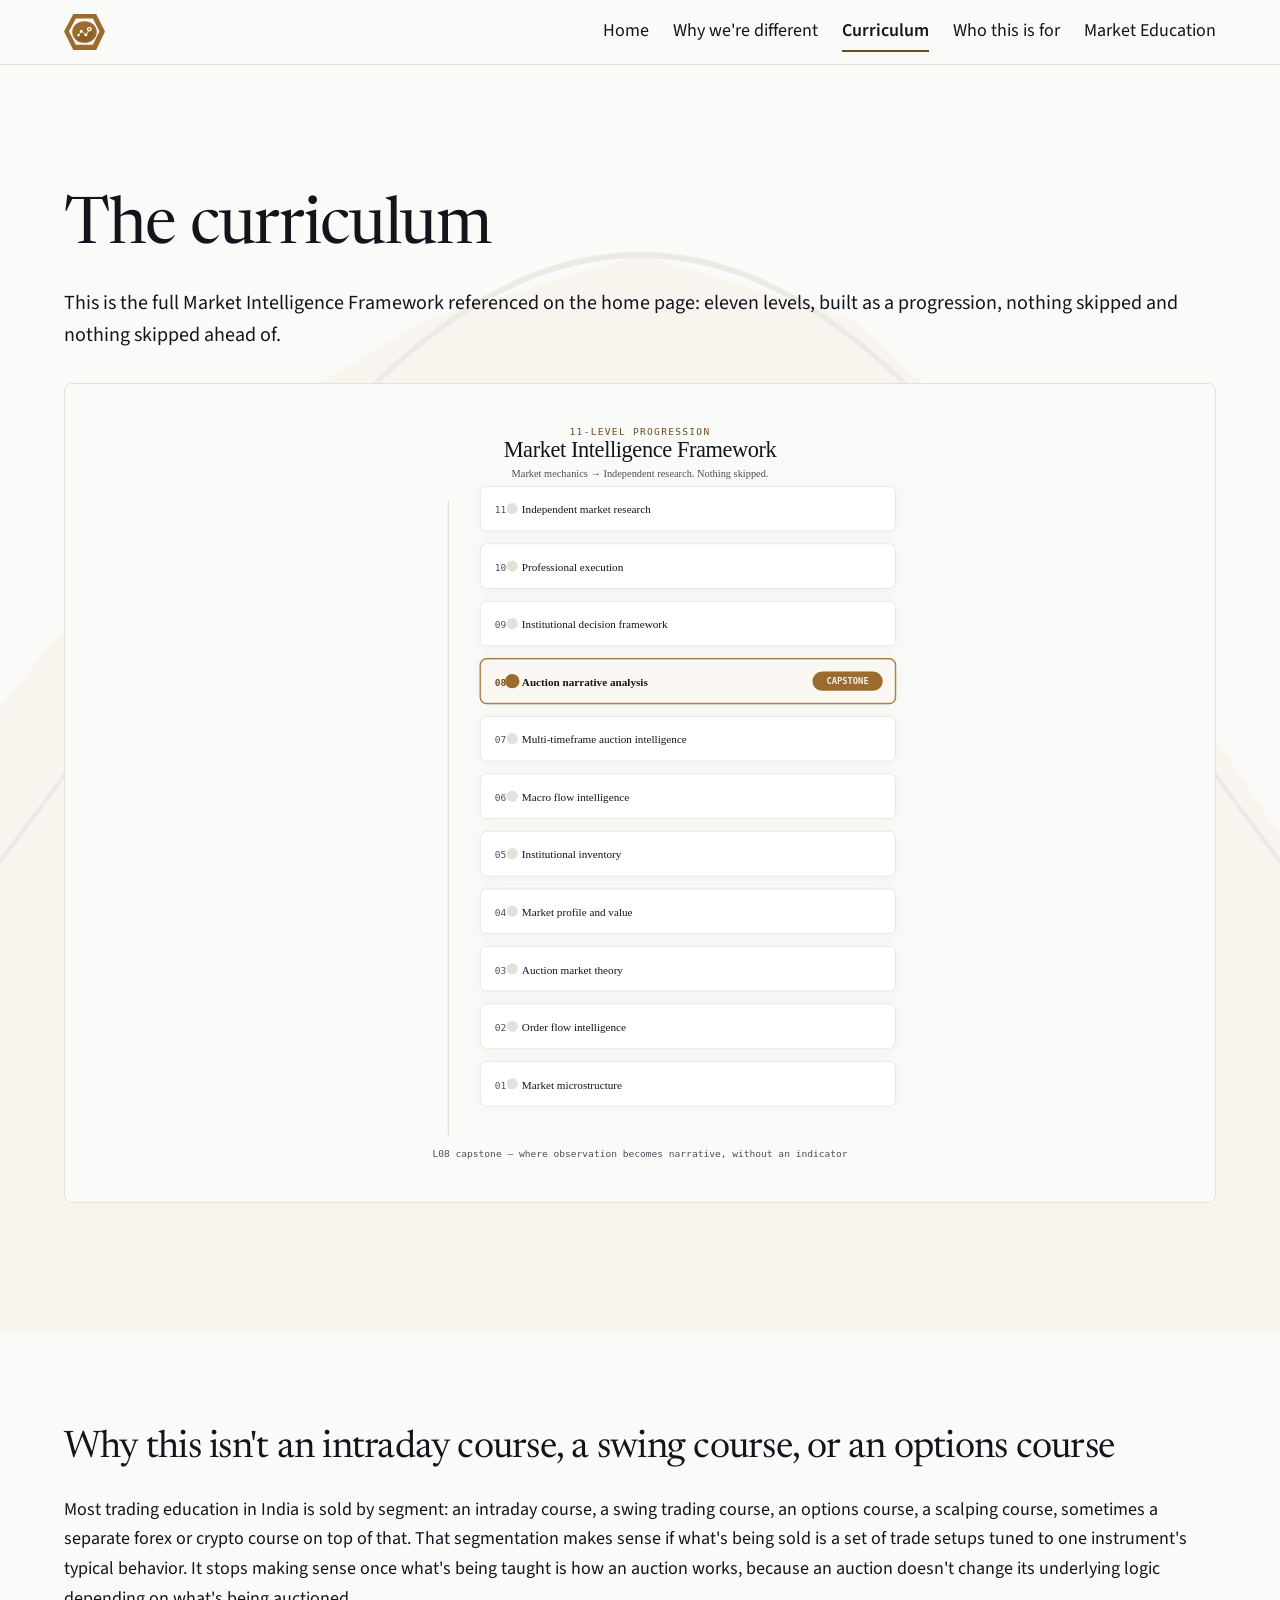
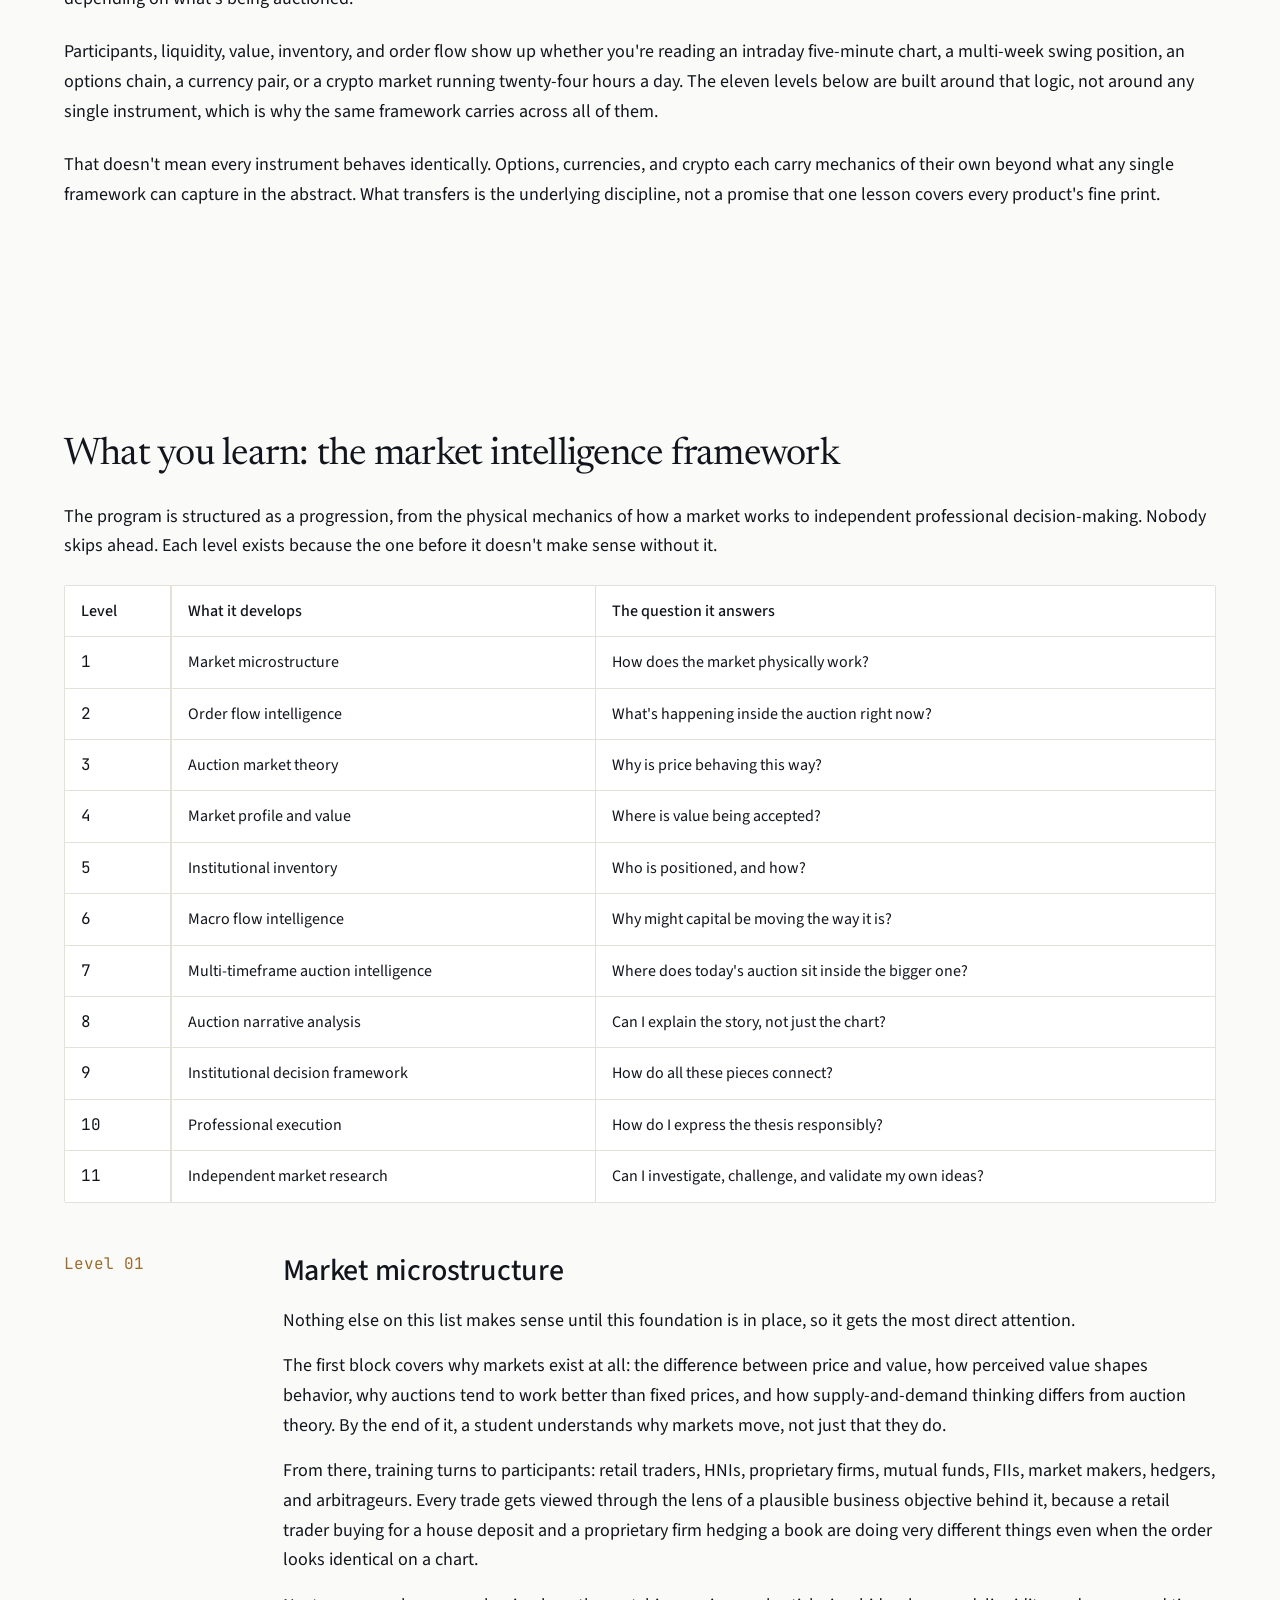
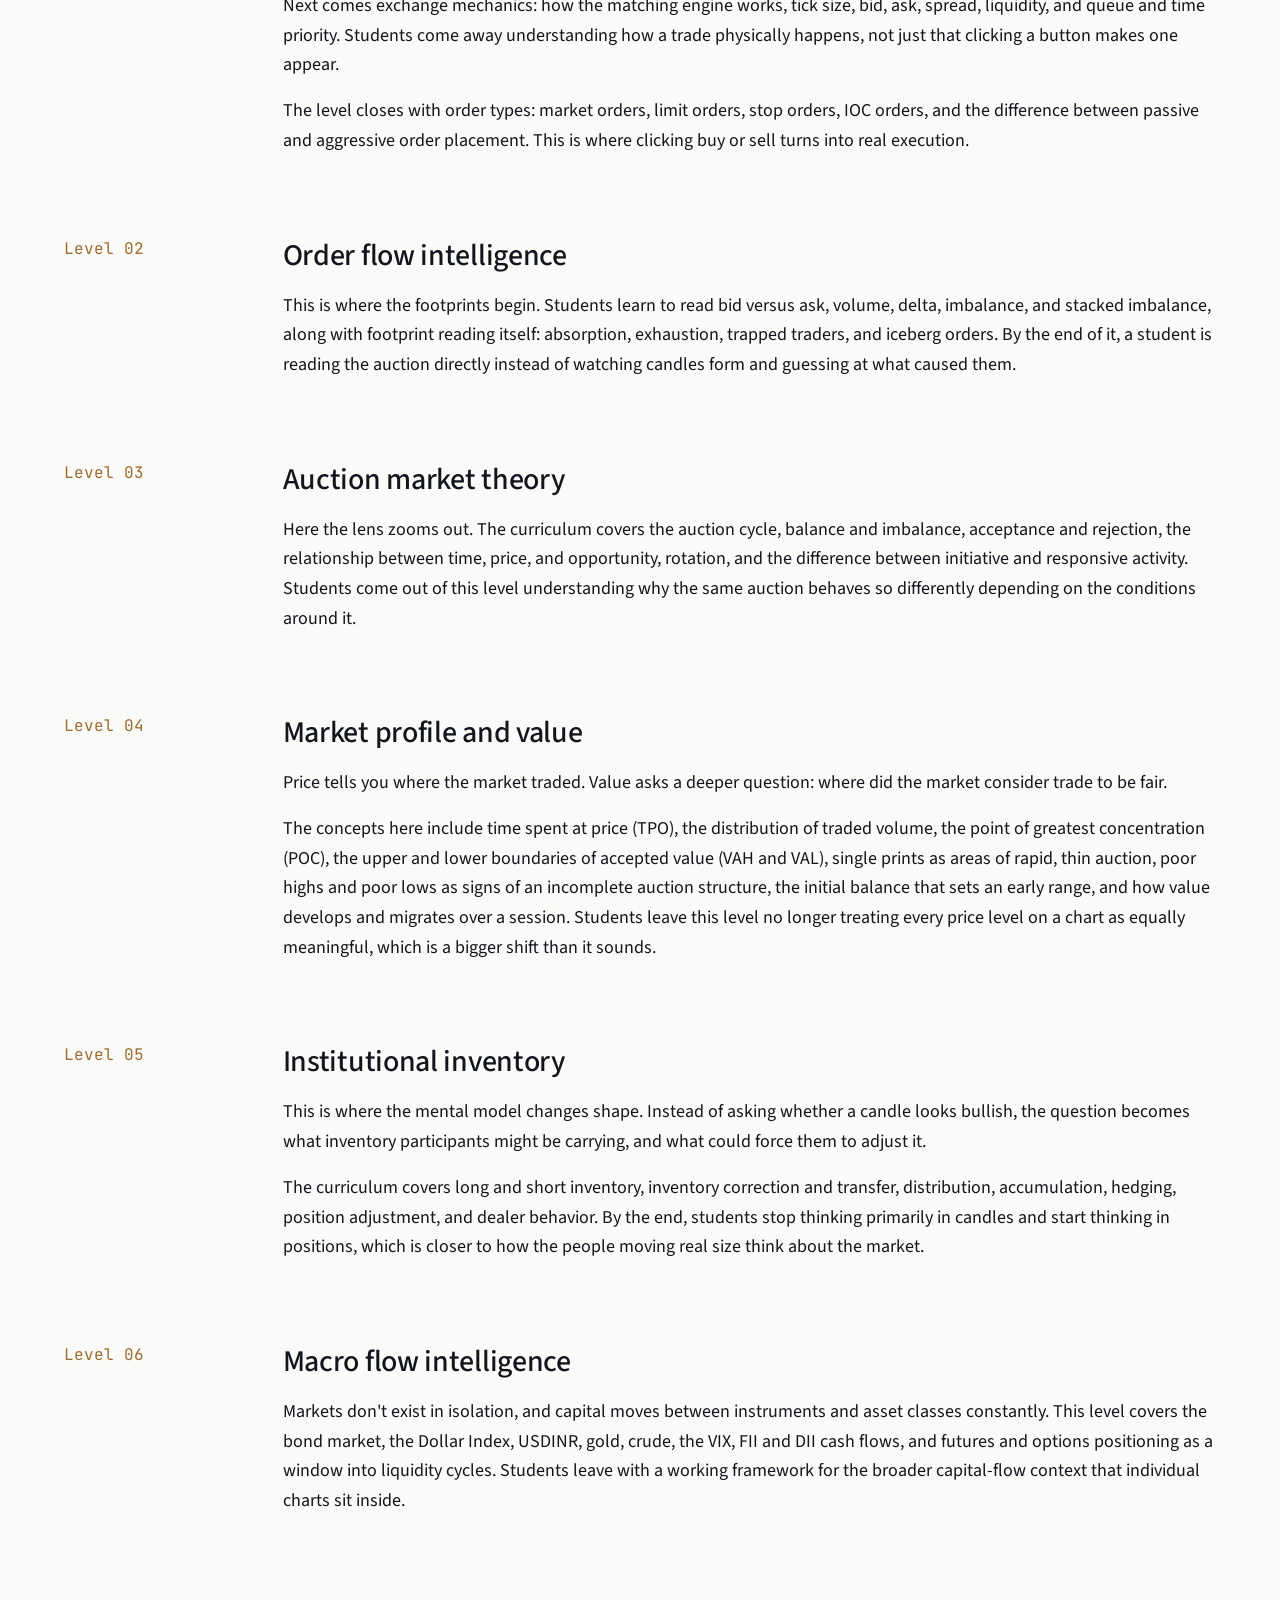
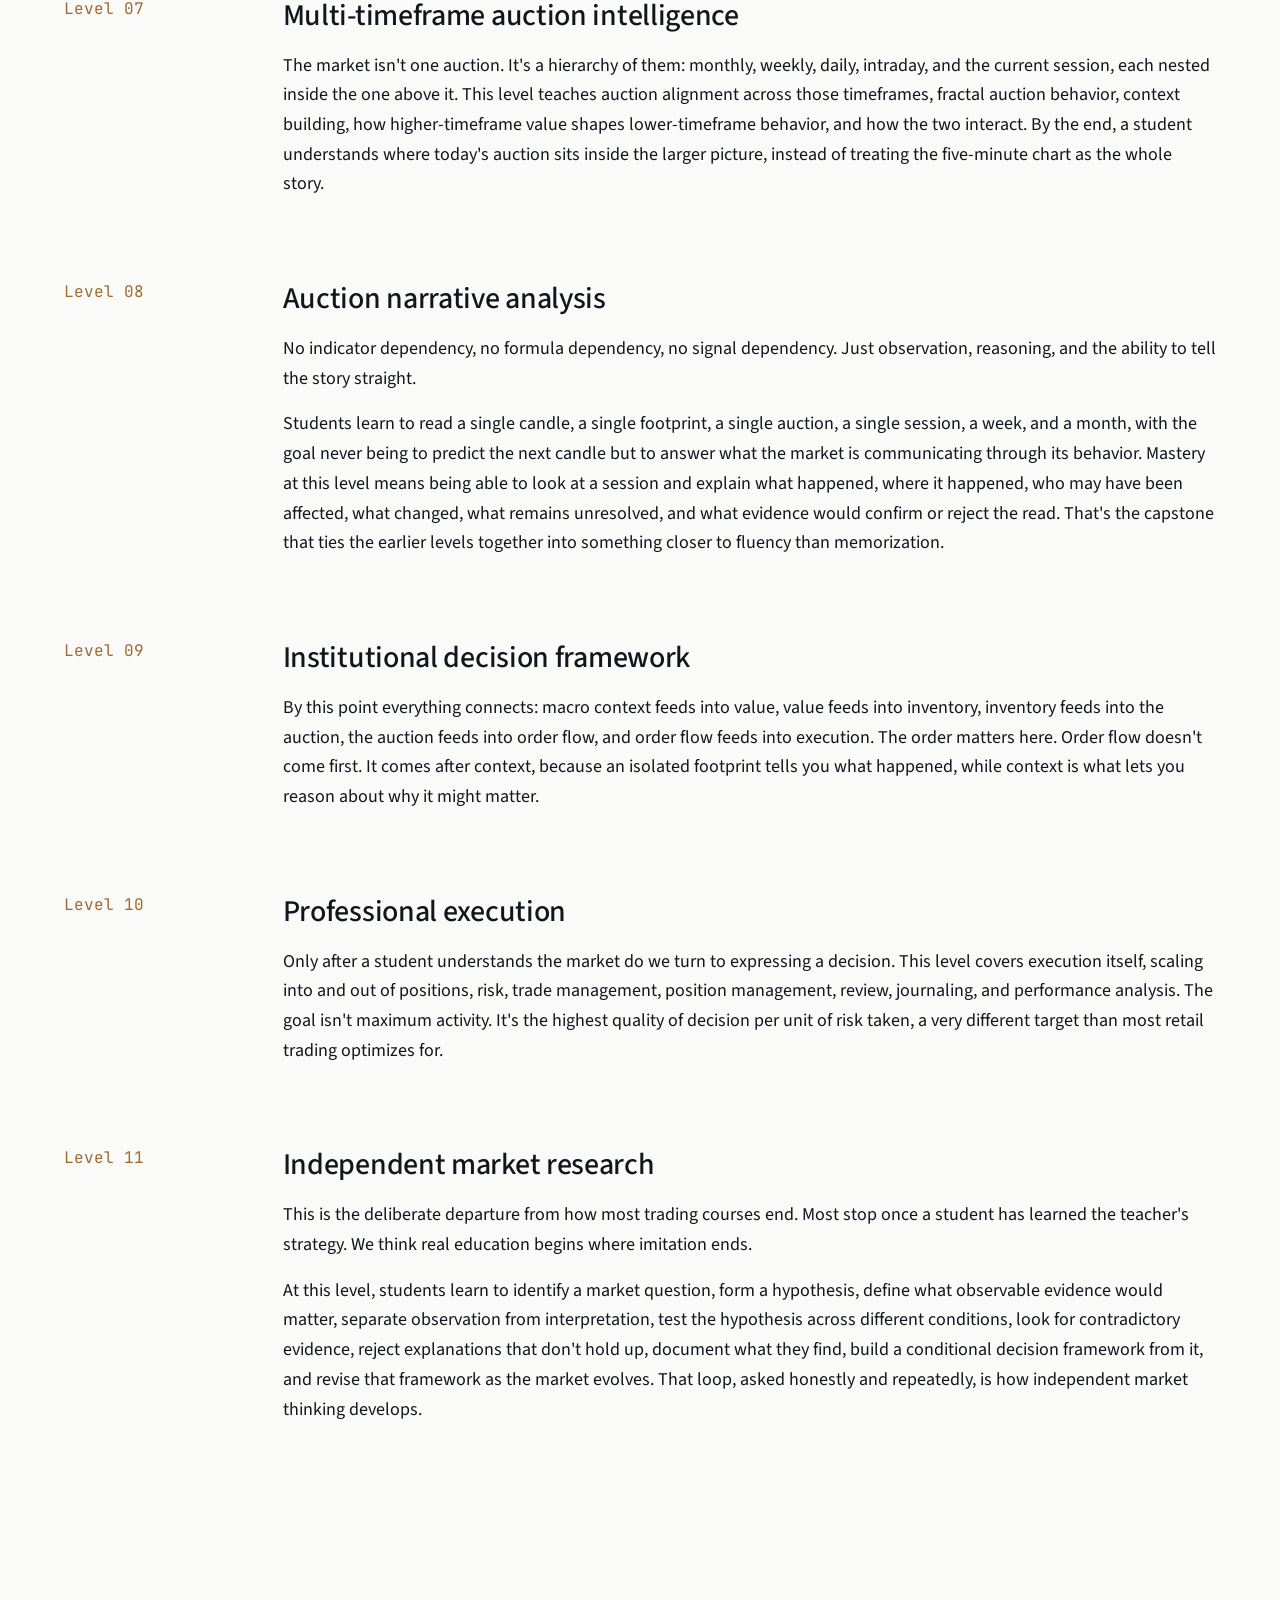
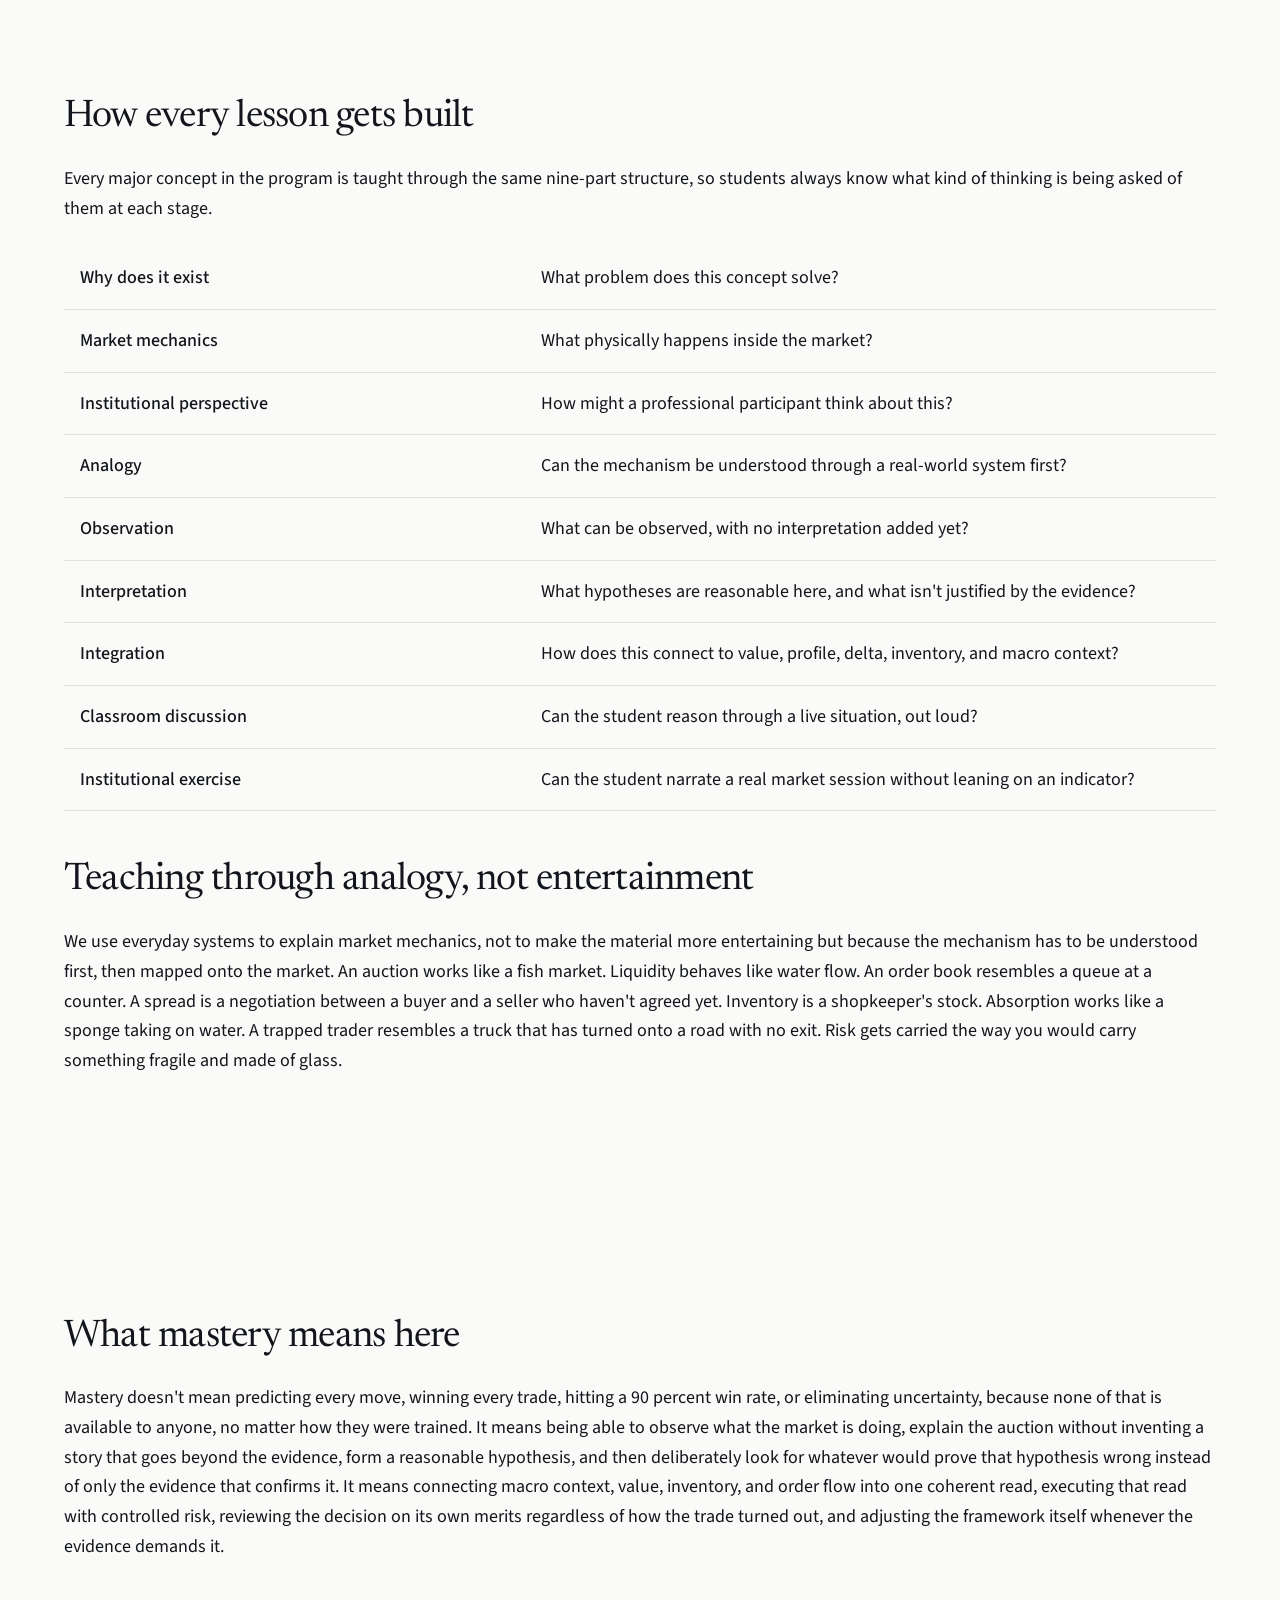
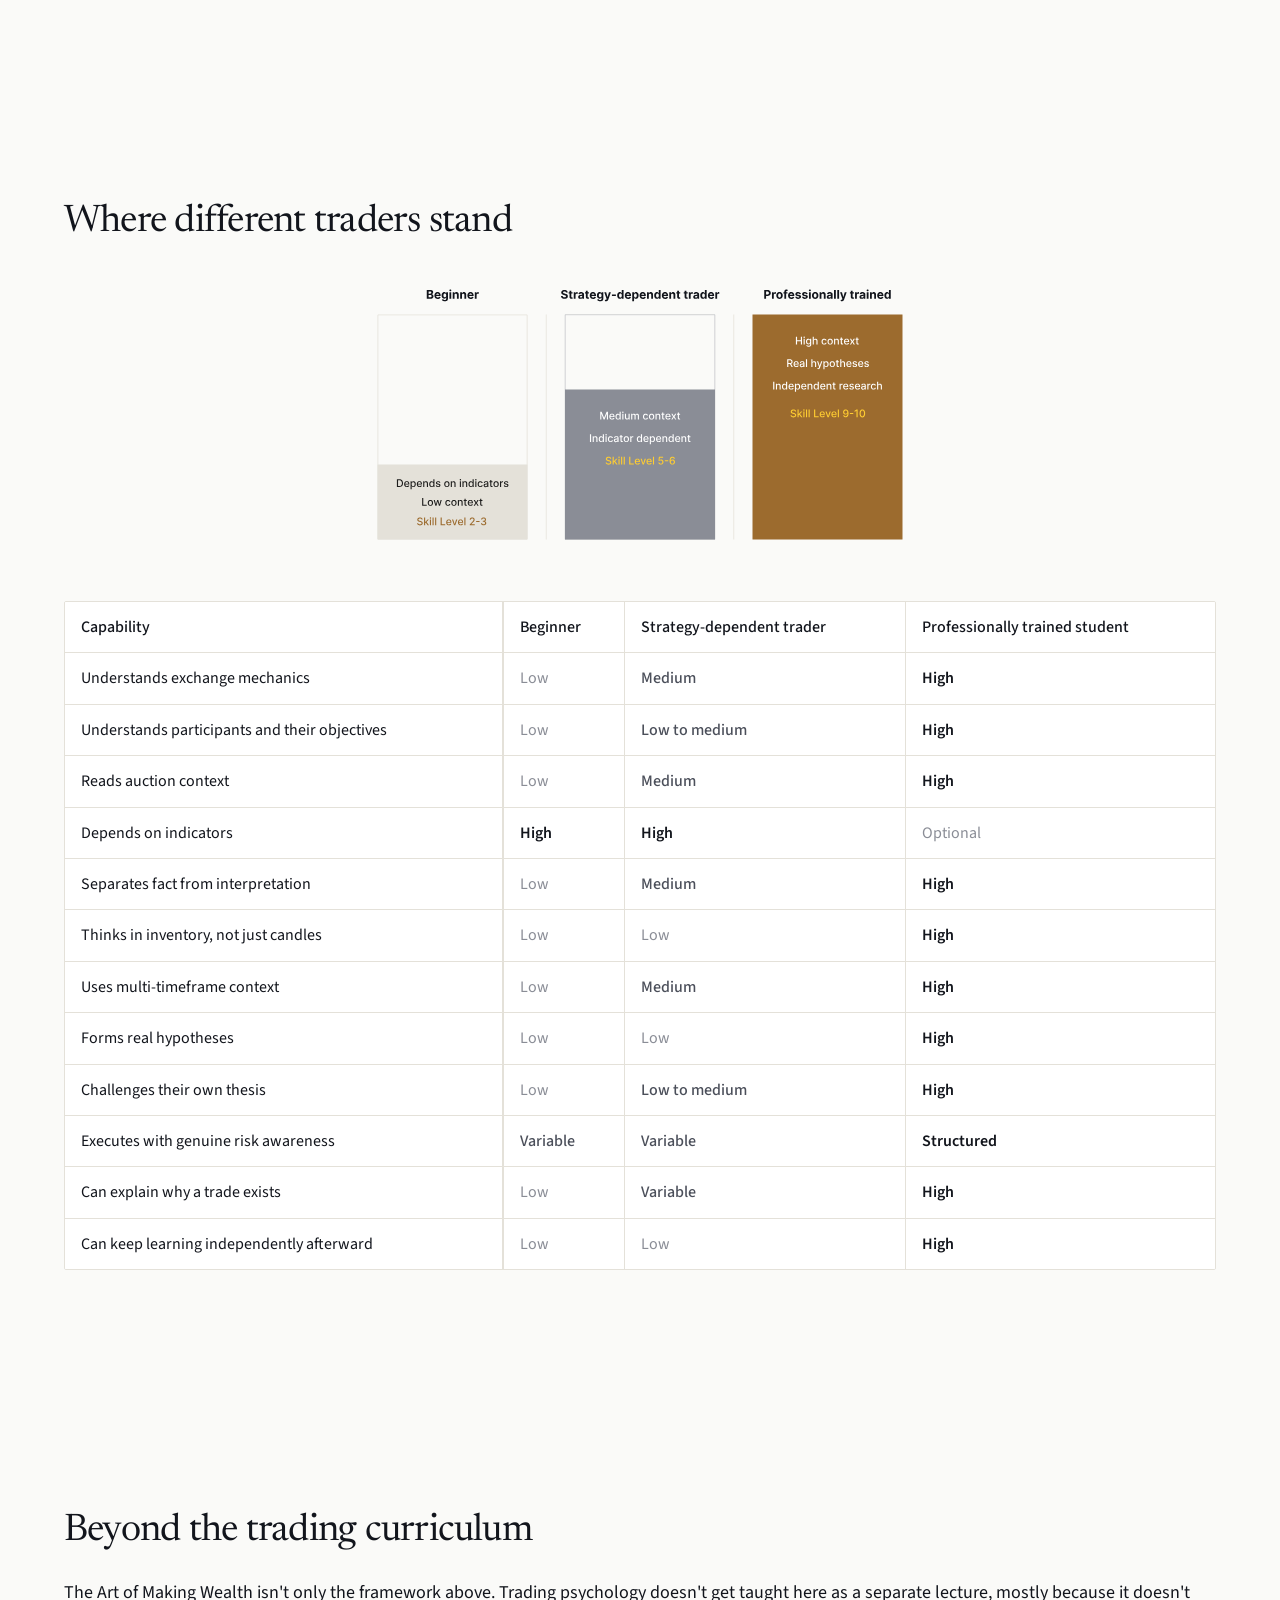
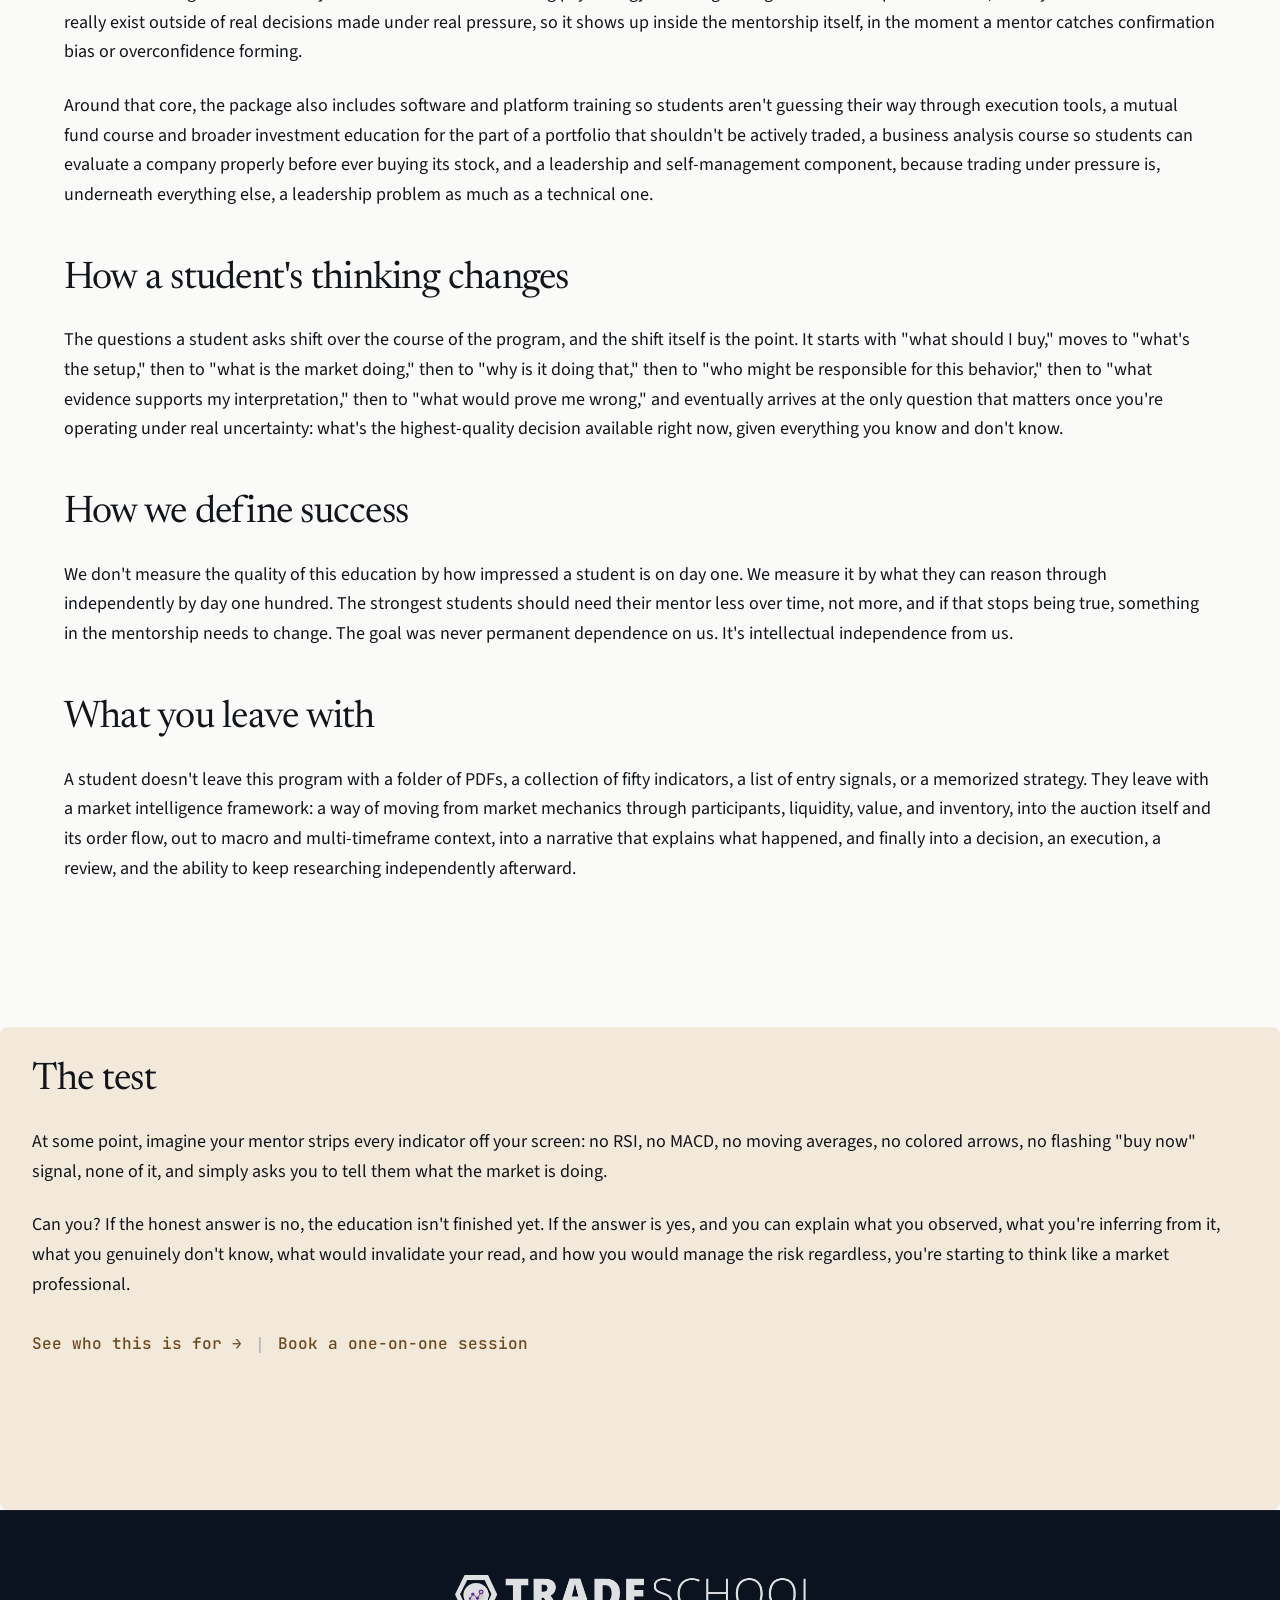
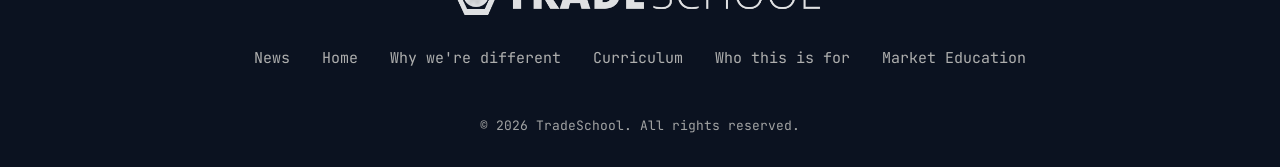
==== curriculum.html @ 6f9a5b18 "Version.1" ====
<!DOCTYPE html>
<html lang="en">
<head>
  <meta charset="UTF-8">
  <meta name="viewport" content="width=device-width, initial-scale=1.0">
  <title>The Curriculum | TradeSchool</title>
  <meta name="description" content="The Market Intelligence Framework: an eleven-level curriculum from how a market physically works to independent professional research.">
  <link rel="icon" href="data:image/svg+xml,%3Csvg xmlns='http://www.w3.org/2000/svg' viewBox='0 0 64 64'%3E%3Crect width='64' height='64' rx='12' fill='%239C6B2E'/%3E%3Ctext x='32' y='44' font-family='Georgia,serif' font-size='36' fill='%23FAFAF8' text-anchor='middle'%3ET%3C/text%3E%3C/svg%3E">
  <link rel="preconnect" href="https://fonts.googleapis.com">
  <link rel="preconnect" href="https://fonts.gstatic.com" crossorigin>
  <link rel="stylesheet" href="css/styles.css">
  <link rel="stylesheet"
    href="https://fonts.googleapis.com/css2?family=Source+Sans+3:wght@400;500;600&family=Inter:wght@400;500;600&family=JetBrains+Mono:wght@400;500&family=Newsreader:ital,opsz,wght@0,6..72,400;0,6..72,500;1,6..72,400;1,6..72,500&display=swap">
</head>
<body>

  <!-- Navigation -->
  <header class="site-header">
    <div class="container nav-container">
      <a href="index.html" class="logo"><img src="assets/logo-header.svg" alt="TradeSchool" class="logo-header-img"></a>
      
      <nav class="desktop-nav">
        <a href="index.html">Home</a>
        <a href="why-were-different.html">Why we're different</a>
        <a href="curriculum.html" class="active">Curriculum</a>
        <a href="who-its-for.html">Who this is for</a>
        <a href="market-education.html">Market Education</a>
      </nav>

      <button id="mobile-menu-btn" class="mobile-menu-btn" aria-label="Open menu" aria-expanded="false">
        <svg width="24" height="24" viewBox="0 0 24 24" fill="none" xmlns="http://www.w3.org/2000/svg">
          <path d="M3 12H21M3 6H21M3 18H21" stroke-linecap="round" stroke-linejoin="round"/>
        </svg>
      </button>
    </div>
  </header>

  <!-- Mobile Nav Overlay -->
  <nav id="mobile-nav-overlay" class="mobile-nav-overlay" aria-label="Mobile menu">
    <button id="mobile-close-btn" class="close-btn" aria-label="Close menu">
      <svg width="24" height="24" viewBox="0 0 24 24" fill="none" xmlns="http://www.w3.org/2000/svg">
        <path d="M18 6L6 18M6 6L18 18" stroke-linecap="round" stroke-linejoin="round"/>
      </svg>
    </button>
    <a href="index.html">Home</a>
    <a href="why-were-different.html">Why we're different</a>
    <a href="curriculum.html" class="active">Curriculum</a>
    <a href="who-its-for.html">Who this is for</a>
    <a href="market-education.html">Market Education</a>
  </nav>

  <main>
    <!-- Hero -->
    <section id="hero" class="section section-hero container hero">
      <div class="hero-bg-overlay">
        <img src="assets/bg-auction-curve.svg" alt="" class="hero-bg-img">
      </div>
      <h1 class="text-4xl mb-6">The curriculum</h1>
      <p class="text-lg text-ink mb-8">This is the full Market Intelligence Framework referenced on the home page: eleven levels, built as a progression, nothing skipped and nothing skipped ahead of.</p>
      
      <figure class="hero-img">
        <img src="assets/hero-curriculum-stepped.svg" alt="Eleven-step vertical progression graphic" fetchpriority="high">
      </figure>
    </section>

    <!-- Sticky Mobile CTA Bar -->
    <div id="sticky-cta-bar" class="sticky-cta-bar">
      <a href="https://wa.me/919481369078" target="_blank" rel="noopener noreferrer" class="btn-primary">Book a one-on-one session</a>
    </div>

    <!-- Why this isn't an intraday course, a swing course, or an options course -->
    <section class="section section--md container">
      <h2 class="text-3xl mb-6">Why this isn't an intraday course, a swing course, or an options course</h2>
      <p class="text-base text-ink mb-6">Most trading education in India is sold by segment: an intraday course, a swing trading course, an options course, a scalping course, sometimes a separate forex or crypto course on top of that. That segmentation makes sense if what's being sold is a set of trade setups tuned to one instrument's typical behavior. It stops making sense once what's being taught is how an auction works, because an auction doesn't change its underlying logic depending on what's being auctioned.</p>
      <p class="text-base text-ink mb-6">Participants, liquidity, value, inventory, and order flow show up whether you're reading an intraday five-minute chart, a multi-week swing position, an options chain, a currency pair, or a crypto market running twenty-four hours a day. The eleven levels below are built around that logic, not around any single instrument, which is why the same framework carries across all of them.</p>
      <p class="text-base text-ink mb-8">That doesn't mean every instrument behaves identically. Options, currencies, and crypto each carry mechanics of their own beyond what any single framework can capture in the abstract. What transfers is the underlying discipline, not a promise that one lesson covers every product's fine print.</p>
    </section>

    <!-- What you learn -->
    <section class="section section--md container">
      <h2 class="text-3xl mb-6">What you learn: the market intelligence framework</h2>
      <p class="text-base text-ink mb-6">The program is structured as a progression, from the physical mechanics of how a market works to independent professional decision-making. Nobody skips ahead. Each level exists because the one before it doesn't make sense without it.</p>
      
      <div class="table-container mb-12">
        <div class="scroll-table-wrapper">
          <table class="scroll-table">
            <thead>
              <tr>
                <th>Level</th>
                <th>What it develops</th>
                <th>The question it answers</th>
              </tr>
            </thead>
            <tbody>
              <tr>
                <td class="font-mono">1</td>
                <td>Market microstructure</td>
                <td>How does the market physically work?</td>
              </tr>
              <tr>
                <td class="font-mono">2</td>
                <td>Order flow intelligence</td>
                <td>What's happening inside the auction right now?</td>
              </tr>
              <tr>
                <td class="font-mono">3</td>
                <td>Auction market theory</td>
                <td>Why is price behaving this way?</td>
              </tr>
              <tr>
                <td class="font-mono">4</td>
                <td>Market profile and value</td>
                <td>Where is value being accepted?</td>
              </tr>
              <tr>
                <td class="font-mono">5</td>
                <td>Institutional inventory</td>
                <td>Who is positioned, and how?</td>
              </tr>
              <tr>
                <td class="font-mono">6</td>
                <td>Macro flow intelligence</td>
                <td>Why might capital be moving the way it is?</td>
              </tr>
              <tr>
                <td class="font-mono">7</td>
                <td>Multi-timeframe auction intelligence</td>
                <td>Where does today's auction sit inside the bigger one?</td>
              </tr>
              <tr>
                <td class="font-mono">8</td>
                <td>Auction narrative analysis</td>
                <td>Can I explain the story, not just the chart?</td>
              </tr>
              <tr>
                <td class="font-mono">9</td>
                <td>Institutional decision framework</td>
                <td>How do all these pieces connect?</td>
              </tr>
              <tr>
                <td class="font-mono">10</td>
                <td>Professional execution</td>
                <td>How do I express the thesis responsibly?</td>
              </tr>
              <tr>
                <td class="font-mono">11</td>
                <td>Independent market research</td>
                <td>Can I investigate, challenge, and validate my own ideas?</td>
              </tr>
            </tbody>
          </table>
        </div>
        <span class="scroll-affordance">scroll for more &rarr;</span>
      </div>

      <!-- Level Details
       NOTE (not applied): the 11 levels below are an ordered progression and would
       be semantically ideal as <ol><li>. Kept as divs to avoid any list-style
       leakage / CSS risk to the existing .level-row layout. -->
      <div class="level-details mt-12">
        <div class="level-row">
          <div><span class="level-marker">Level 01</span></div>
          <div>
            <h3 class="text-2xl mb-4">Market microstructure</h3>
            <p class="text-base text-ink mb-4">Nothing else on this list makes sense until this foundation is in place, so it gets the most direct attention.</p>
            <p class="text-base text-ink mb-4">The first block covers why markets exist at all: the difference between price and value, how perceived value shapes behavior, why auctions tend to work better than fixed prices, and how supply-and-demand thinking differs from auction theory. By the end of it, a student understands why markets move, not just that they do.</p>
            <p class="text-base text-ink mb-4">From there, training turns to participants: retail traders, HNIs, proprietary firms, mutual funds, FIIs, market makers, hedgers, and arbitrageurs. Every trade gets viewed through the lens of a plausible business objective behind it, because a retail trader buying for a house deposit and a proprietary firm hedging a book are doing very different things even when the order looks identical on a chart.</p>
            <p class="text-base text-ink mb-4">Next comes exchange mechanics: how the matching engine works, tick size, bid, ask, spread, liquidity, and queue and time priority. Students come away understanding how a trade physically happens, not just that clicking a button makes one appear.</p>
            <p class="text-base text-ink mb-8">The level closes with order types: market orders, limit orders, stop orders, IOC orders, and the difference between passive and aggressive order placement. This is where clicking buy or sell turns into real execution.</p>
          </div>
        </div>

        <div class="level-row">
          <div><span class="level-marker">Level 02</span></div>
          <div>
            <h3 class="text-2xl mb-4">Order flow intelligence</h3>
            <p class="text-base text-ink mb-8">This is where the footprints begin. Students learn to read bid versus ask, volume, delta, imbalance, and stacked imbalance, along with footprint reading itself: absorption, exhaustion, trapped traders, and iceberg orders. By the end of it, a student is reading the auction directly instead of watching candles form and guessing at what caused them.</p>
          </div>
        </div>

        <div class="level-row">
          <div><span class="level-marker">Level 03</span></div>
          <div>
            <h3 class="text-2xl mb-4">Auction market theory</h3>
            <p class="text-base text-ink mb-8">Here the lens zooms out. The curriculum covers the auction cycle, balance and imbalance, acceptance and rejection, the relationship between time, price, and opportunity, rotation, and the difference between initiative and responsive activity. Students come out of this level understanding why the same auction behaves so differently depending on the conditions around it.</p>
          </div>
        </div>

        <div class="level-row">
          <div><span class="level-marker">Level 04</span></div>
          <div>
            <h3 class="text-2xl mb-4">Market profile and value</h3>
            <p class="text-base text-ink mb-4">Price tells you where the market traded. Value asks a deeper question: where did the market consider trade to be fair.</p>
            <p class="text-base text-ink mb-8">The concepts here include time spent at price (TPO), the distribution of traded volume, the point of greatest concentration (POC), the upper and lower boundaries of accepted value (VAH and VAL), single prints as areas of rapid, thin auction, poor highs and poor lows as signs of an incomplete auction structure, the initial balance that sets an early range, and how value develops and migrates over a session. Students leave this level no longer treating every price level on a chart as equally meaningful, which is a bigger shift than it sounds.</p>
          </div>
        </div>

        <div class="level-row">
          <div><span class="level-marker">Level 05</span></div>
          <div>
            <h3 class="text-2xl mb-4">Institutional inventory</h3>
            <p class="text-base text-ink mb-4">This is where the mental model changes shape. Instead of asking whether a candle looks bullish, the question becomes what inventory participants might be carrying, and what could force them to adjust it.</p>
            <p class="text-base text-ink mb-8">The curriculum covers long and short inventory, inventory correction and transfer, distribution, accumulation, hedging, position adjustment, and dealer behavior. By the end, students stop thinking primarily in candles and start thinking in positions, which is closer to how the people moving real size think about the market.</p>
          </div>
        </div>

        <div class="level-row">
          <div><span class="level-marker">Level 06</span></div>
          <div>
            <h3 class="text-2xl mb-4">Macro flow intelligence</h3>
            <p class="text-base text-ink mb-8">Markets don't exist in isolation, and capital moves between instruments and asset classes constantly. This level covers the bond market, the Dollar Index, USDINR, gold, crude, the VIX, FII and DII cash flows, and futures and options positioning as a window into liquidity cycles. Students leave with a working framework for the broader capital-flow context that individual charts sit inside.</p>
          </div>
        </div>

        <div class="level-row">
          <div><span class="level-marker">Level 07</span></div>
          <div>
            <h3 class="text-2xl mb-4">Multi-timeframe auction intelligence</h3>
            <p class="text-base text-ink mb-8">The market isn't one auction. It's a hierarchy of them: monthly, weekly, daily, intraday, and the current session, each nested inside the one above it. This level teaches auction alignment across those timeframes, fractal auction behavior, context building, how higher-timeframe value shapes lower-timeframe behavior, and how the two interact. By the end, a student understands where today's auction sits inside the larger picture, instead of treating the five-minute chart as the whole story.</p>
          </div>
        </div>

        <div class="level-row">
          <div><span class="level-marker">Level 08</span></div>
          <div>
            <h3 class="text-2xl mb-4">Auction narrative analysis</h3>
            <p class="text-base text-ink mb-4">No indicator dependency, no formula dependency, no signal dependency. Just observation, reasoning, and the ability to tell the story straight.</p>
            <p class="text-base text-ink mb-8">Students learn to read a single candle, a single footprint, a single auction, a single session, a week, and a month, with the goal never being to predict the next candle but to answer what the market is communicating through its behavior. Mastery at this level means being able to look at a session and explain what happened, where it happened, who may have been affected, what changed, what remains unresolved, and what evidence would confirm or reject the read. That's the capstone that ties the earlier levels together into something closer to fluency than memorization.</p>
          </div>
        </div>

        <div class="level-row">
          <div><span class="level-marker">Level 09</span></div>
          <div>
            <h3 class="text-2xl mb-4">Institutional decision framework</h3>
            <p class="text-base text-ink mb-8">By this point everything connects: macro context feeds into value, value feeds into inventory, inventory feeds into the auction, the auction feeds into order flow, and order flow feeds into execution. The order matters here. Order flow doesn't come first. It comes after context, because an isolated footprint tells you what happened, while context is what lets you reason about why it might matter.</p>
          </div>
        </div>

        <div class="level-row">
          <div><span class="level-marker">Level 10</span></div>
          <div>
            <h3 class="text-2xl mb-4">Professional execution</h3>
            <p class="text-base text-ink mb-8">Only after a student understands the market do we turn to expressing a decision. This level covers execution itself, scaling into and out of positions, risk, trade management, position management, review, journaling, and performance analysis. The goal isn't maximum activity. It's the highest quality of decision per unit of risk taken, a very different target than most retail trading optimizes for.</p>
          </div>
        </div>

        <div class="level-row">
          <div><span class="level-marker">Level 11</span></div>
          <div>
            <h3 class="text-2xl mb-4">Independent market research</h3>
            <p class="text-base text-ink mb-4">This is the deliberate departure from how most trading courses end. Most stop once a student has learned the teacher's strategy. We think real education begins where imitation ends.</p>
            <p class="text-base text-ink mb-8">At this level, students learn to identify a market question, form a hypothesis, define what observable evidence would matter, separate observation from interpretation, test the hypothesis across different conditions, look for contradictory evidence, reject explanations that don't hold up, document what they find, build a conditional decision framework from it, and revise that framework as the market evolves. That loop, asked honestly and repeatedly, is how independent market thinking develops.</p>
          </div>
        </div>
      </div>
    </section>

    <!-- How every lesson gets built -->
    <section class="section section--md container">
      <h2 class="text-3xl mb-6">How every lesson gets built</h2>
      <p class="text-base text-ink mb-6">Every major concept in the program is taught through the same nine-part structure, so students always know what kind of thinking is being asked of them at each stage.</p>
      
      <!-- NOTE (not applied): this label/value table maps naturally to <dl>/<dt>/<dd>;
     kept as a table because the mobile stack layout depends on the
     .stack-table-mobile .tr/.td-label/.td-value CSS rules. -->
      <div class="table-container mb-12">
        <table class="stack-table-mobile">
          <tbody class="tbody">
            <tr class="tr">
              <td class="td-label">Why does it exist</td>
              <td class="td-value">What problem does this concept solve?</td>
            </tr>
            <tr class="tr">
              <td class="td-label">Market mechanics</td>
              <td class="td-value">What physically happens inside the market?</td>
            </tr>
            <tr class="tr">
              <td class="td-label">Institutional perspective</td>
              <td class="td-value">How might a professional participant think about this?</td>
            </tr>
            <tr class="tr">
              <td class="td-label">Analogy</td>
              <td class="td-value">Can the mechanism be understood through a real-world system first?</td>
            </tr>
            <tr class="tr">
              <td class="td-label">Observation</td>
              <td class="td-value">What can be observed, with no interpretation added yet?</td>
            </tr>
            <tr class="tr">
              <td class="td-label">Interpretation</td>
              <td class="td-value">What hypotheses are reasonable here, and what isn't justified by the evidence?</td>
            </tr>
            <tr class="tr">
              <td class="td-label">Integration</td>
              <td class="td-value">How does this connect to value, profile, delta, inventory, and macro context?</td>
            </tr>
            <tr class="tr">
              <td class="td-label">Classroom discussion</td>
              <td class="td-value">Can the student reason through a live situation, out loud?</td>
            </tr>
            <tr class="tr">
              <td class="td-label">Institutional exercise</td>
              <td class="td-value">Can the student narrate a real market session without leaning on an indicator?</td>
            </tr>
          </tbody>
        </table>
      </div>

      <h2 class="text-3xl mb-6">Teaching through analogy, not entertainment</h2>
      <p class="text-base text-ink mb-12">We use everyday systems to explain market mechanics, not to make the material more entertaining but because the mechanism has to be understood first, then mapped onto the market. An auction works like a fish market. Liquidity behaves like water flow. An order book resembles a queue at a counter. A spread is a negotiation between a buyer and a seller who haven't agreed yet. Inventory is a shopkeeper's stock. Absorption works like a sponge taking on water. A trapped trader resembles a truck that has turned onto a road with no exit. Risk gets carried the way you would carry something fragile and made of glass.</p>
    </section>

    <!-- What mastery means here -->
    <section class="section section--md container">
      <h2 class="text-3xl mb-6">What mastery means here</h2>
      <p class="text-base text-ink mb-12">Mastery doesn't mean predicting every move, winning every trade, hitting a 90 percent win rate, or eliminating uncertainty, because none of that is available to anyone, no matter how they were trained. It means being able to observe what the market is doing, explain the auction without inventing a story that goes beyond the evidence, form a reasonable hypothesis, and then deliberately look for whatever would prove that hypothesis wrong instead of only the evidence that confirms it. It means connecting macro context, value, inventory, and order flow into one coherent read, executing that read with controlled risk, reviewing the decision on its own merits regardless of how the trade turned out, and adjusting the framework itself whenever the evidence demands it.</p>
    </section>

    <!-- Where different traders stand -->
    <section class="section section--md container">
      <h2 class="text-3xl mb-8">Where different traders stand</h2>
      
      <figure class="diagram-frame mb-8">
        <img src="assets/diagram-outcome-ladder.svg" alt="Outcome Matrix Ladder Graphic" loading="lazy" decoding="async">
      </figure>

      <div class="table-container mb-12">
        <div class="scroll-table-wrapper">
          <table class="scroll-table">
            <thead>
              <tr>
                <th>Capability</th>
                <th>Beginner</th>
                <th>Strategy-dependent trader</th>
                <th>Professionally trained student</th>
              </tr>
            </thead>
            <tbody>
              <tr>
                <td>Understands exchange mechanics</td>
                <td class="ladder-cell-low">Low</td>
                <td class="ladder-cell-medium">Medium</td>
                <td class="ladder-cell-high">High</td>
              </tr>
              <tr>
                <td>Understands participants and their objectives</td>
                <td class="ladder-cell-low">Low</td>
                <td class="ladder-cell-medium">Low to medium</td>
                <td class="ladder-cell-high">High</td>
              </tr>
              <tr>
                <td>Reads auction context</td>
                <td class="ladder-cell-low">Low</td>
                <td class="ladder-cell-medium">Medium</td>
                <td class="ladder-cell-high">High</td>
              </tr>
              <tr>
                <td>Depends on indicators</td>
                <td class="ladder-cell-high">High</td>
                <td class="ladder-cell-high">High</td>
                <td class="ladder-cell-low">Optional</td>
              </tr>
              <tr>
                <td>Separates fact from interpretation</td>
                <td class="ladder-cell-low">Low</td>
                <td class="ladder-cell-medium">Medium</td>
                <td class="ladder-cell-high">High</td>
              </tr>
              <tr>
                <td>Thinks in inventory, not just candles</td>
                <td class="ladder-cell-low">Low</td>
                <td class="ladder-cell-low">Low</td>
                <td class="ladder-cell-high">High</td>
              </tr>
              <tr>
                <td>Uses multi-timeframe context</td>
                <td class="ladder-cell-low">Low</td>
                <td class="ladder-cell-medium">Medium</td>
                <td class="ladder-cell-high">High</td>
              </tr>
              <tr>
                <td>Forms real hypotheses</td>
                <td class="ladder-cell-low">Low</td>
                <td class="ladder-cell-low">Low</td>
                <td class="ladder-cell-high">High</td>
              </tr>
              <tr>
                <td>Challenges their own thesis</td>
                <td class="ladder-cell-low">Low</td>
                <td class="ladder-cell-medium">Low to medium</td>
                <td class="ladder-cell-high">High</td>
              </tr>
              <tr>
                <td>Executes with genuine risk awareness</td>
                <td class="ladder-cell-medium">Variable</td>
                <td class="ladder-cell-medium">Variable</td>
                <td class="ladder-cell-high">Structured</td>
              </tr>
              <tr>
                <td>Can explain why a trade exists</td>
                <td class="ladder-cell-low">Low</td>
                <td class="ladder-cell-medium">Variable</td>
                <td class="ladder-cell-high">High</td>
              </tr>
              <tr>
                <td>Can keep learning independently afterward</td>
                <td class="ladder-cell-low">Low</td>
                <td class="ladder-cell-low">Low</td>
                <td class="ladder-cell-high">High</td>
              </tr>
            </tbody>
          </table>
        </div>
        <span class="scroll-affordance">scroll for more &rarr;</span>
      </div>
    </section>

    <!-- Beyond the trading curriculum -->
    <section class="section section--md container">
      <h2 class="text-3xl mb-6">Beyond the trading curriculum</h2>
      <p class="text-base text-ink mb-6">The Art of Making Wealth isn't only the framework above. Trading psychology doesn't get taught here as a separate lecture, mostly because it doesn't really exist outside of real decisions made under real pressure, so it shows up inside the mentorship itself, in the moment a mentor catches confirmation bias or overconfidence forming.</p>
      <p class="text-base text-ink mb-12">Around that core, the package also includes software and platform training so students aren't guessing their way through execution tools, a mutual fund course and broader investment education for the part of a portfolio that shouldn't be actively traded, a business analysis course so students can evaluate a company properly before ever buying its stock, and a leadership and self-management component, because trading under pressure is, underneath everything else, a leadership problem as much as a technical one.</p>

      <h2 class="text-3xl mb-6">How a student's thinking changes</h2>
      <p class="text-base text-ink mb-12">The questions a student asks shift over the course of the program, and the shift itself is the point. It starts with "what should I buy," moves to "what's the setup," then to "what is the market doing," then to "why is it doing that," then to "who might be responsible for this behavior," then to "what evidence supports my interpretation," then to "what would prove me wrong," and eventually arrives at the only question that matters once you're operating under real uncertainty: what's the highest-quality decision available right now, given everything you know and don't know.</p>

      <h2 class="text-3xl mb-6">How we define success</h2>
      <p class="text-base text-ink mb-12">We don't measure the quality of this education by how impressed a student is on day one. We measure it by what they can reason through independently by day one hundred. The strongest students should need their mentor less over time, not more, and if that stops being true, something in the mentorship needs to change. The goal was never permanent dependence on us. It's intellectual independence from us.</p>

      <h2 class="text-3xl mb-6">What you leave with</h2>
      <p class="text-base text-ink mb-12">A student doesn't leave this program with a folder of PDFs, a collection of fifty indicators, a list of entry signals, or a memorized strategy. They leave with a market intelligence framework: a way of moving from market mechanics through participants, liquidity, value, and inventory, into the auction itself and its order flow, out to macro and multi-timeframe context, into a narrative that explains what happened, and finally into a decision, an execution, a review, and the ability to keep researching independently afterward.</p>
    </section>

    <!-- The test -->
    <section class="section container bg-accent-wash cta-panel">
      <h2 class="text-3xl mb-6">The test</h2>
      <p class="text-base text-ink mb-6">At some point, imagine your mentor strips every indicator off your screen: no RSI, no MACD, no moving averages, no colored arrows, no flashing "buy now" signal, none of it, and simply asks you to tell them what the market is doing.</p>
      <p class="text-base text-ink mb-8">Can you? If the honest answer is no, the education isn't finished yet. If the answer is yes, and you can explain what you observed, what you're inferring from it, what you genuinely don't know, what would invalidate your read, and how you would manage the risk regardless, you're starting to think like a market professional.</p>
      
      <div class="flex flex-wrap items-center gap-4 mt-8">
        <a href="who-its-for.html" class="no-underline font-mono-bold">See who this is for &rarr;</a>
        <span class="text-ink-faint">|</span>
        <a href="https://wa.me/919481369078" target="_blank" rel="noopener noreferrer" class="no-underline font-mono-bold">Book a one-on-one session</a>
      </div>
    </section>
  </main>

  <footer class="bg-anchor site-footer">
    <div class="container flex flex-col items-center">
      <a href="index.html" class="footer-logo mb-8">
        <img src="assets/logo.png" alt="TradeSchool Logo" class="footer-logo-img">
      </a>
      <nav class="flex items-center justify-center gap-8 mb-12 footer-nav">
        <a href="https://www.ft.com/news-feed" target="_blank" rel="noopener noreferrer" class="text-anchor no-underline text-sm font-mono footer-link">News</a>
        <a href="index.html" class="text-anchor no-underline text-sm font-mono footer-link">Home</a>
        <a href="why-were-different.html" class="text-anchor no-underline text-sm font-mono footer-link">Why we're different</a>
        <a href="curriculum.html" class="text-anchor no-underline text-sm font-mono footer-link">Curriculum</a>
        <a href="who-its-for.html" class="text-anchor no-underline text-sm font-mono footer-link">Who this is for</a>
        <a href="market-education.html" class="text-anchor no-underline text-sm font-mono footer-link">Market Education</a>
      </nav>
      <p class="text-xs font-mono footer-copyright">&copy; 2026 TradeSchool. All rights reserved.</p>
    </div>
  </footer>

  <script src="js/scripts.js"></script>
</body>
</html>
---- css/styles.css ----
:root {
  /* Color Tokens - Stripe/Editorial Fintech restraint */
  --color-canvas: #FAFAF8;
  --color-surface: #FFFFFF;
  --color-ink: #12151C;
  /* Deep navy ink */
  --color-ink-muted: #4B4F5A;
  --color-ink-faint: #8A8D96;
  --color-anchor: #0B1220;
  --color-anchor-text: #F3F1EA;
  --color-border: #E4E1D9;
  /* Hairline borders */
  --color-accent: #9C6B2E;
  /* One disciplined accent */
  --color-accent-deep: #6E4A1E;
  --color-accent-wash: #F3E9DB;

  /* Typography — 3-fonts: Newsreader (header) + Source Sans 3 (body + Inter fallback) + JetBrains Mono */
  --font-display: 'Newsreader', serif;
  --font-body: 'Source Sans 3', 'Inter', system-ui, sans-serif;
  --font-mono: 'JetBrains Mono', monospace;

  /* Spacing */
  --space-1: 4px;
  --space-2: 8px;
  --space-3: 12px;
  --space-4: 16px;
  --space-6: 24px;
  --space-8: 32px;
  --space-12: 48px;
  --space-16: 64px;
  --space-24: 96px;
  --space-32: 128px;
  --section-pad-block: 64px;
  --section-pad-block-lg: 128px;
  --section-pad-block-md: 96px;
  --section-pad-block-sm: 80px;

  /* Radii & Elevations - Linear precision */
  --radius-sm: 2px;
  --radius-md: 4px;
  --radius-lg: 8px;
  --shadow-sticky: 0 4px 16px rgba(18, 21, 28, 0.08);
  /* Refined shadow */

  /* Motion */
  --ease: cubic-bezier(0.16, 1, 0.3, 1);
}

/* Base Resets */
*,
*::before,
*::after {
  box-sizing: border-box;
  margin: 0;
  padding: 0;
}

html {
  scroll-behavior: smooth;
  /* Smooth scrolling for anchor links */
  overflow-x: clip;
}

[id] {
  scroll-margin-top: 80px;
}

body {
  background-color: var(--color-canvas);
  color: var(--color-ink);
  font-family: var(--font-body);
  font-size: 1rem;
  line-height: 1.65;
  overflow-x: clip;
  -webkit-font-smoothing: antialiased;
  -moz-osx-font-smoothing: grayscale;
  /* Extra crispness */
}

@media (prefers-reduced-motion: reduce) {

  *,
  *::before,
  *::after {
    animation-duration: 0.01ms !important;
    animation-iteration-count: 1 !important;
    transition-duration: 0.01ms !important;
    scroll-behavior: auto !important;
  }
}

/* Motion: restraint as expertise — no scroll-triggered animation. Hover/focus only at 150ms. */

/* Typography Scales */
.text-xs {
  font-size: 0.8125rem;
  line-height: 1.4;
}

.text-sm {
  font-size: 0.9375rem;
  line-height: 1.5;
}

.text-base {
  font-size: 1.125rem;
  line-height: 1.65;
}

.text-lg {
  font-size: 1.25rem;
  line-height: 1.6;
}

.text-2xl {
  font-size: clamp(1.75rem, 1.693rem + 0.284vw, 1.875rem);
  line-height: 1.3;
  font-weight: 500;
  letter-spacing: -0.01em;
}

.text-3xl {
  font-size: clamp(1.75rem, 1.466rem + 1.42vw, 2.375rem);
  line-height: 1.15;
  font-family: var(--font-display);
  font-weight: 400;
  letter-spacing: -0.02em;
}

.text-4xl {
  font-size: clamp(2.125rem, 1.244rem + 4.40vw, 4.0625rem);
  line-height: 1.08;
  font-family: var(--font-display);
  font-weight: 400;
  letter-spacing: -0.02em;
}



h1,
h2 {
  font-family: var(--font-display);
  font-weight: 400;
  text-wrap: balance;
}

h3,
h4 {
  font-family: var(--font-body);
  font-weight: 500;
  letter-spacing: -0.01em;
  overflow-wrap: break-word;
  text-wrap: pretty;
}

h1 em,
h2 em,
.pull-quote {
  font-weight: 500;
  font-style: italic;
}

.font-mono {
  font-family: var(--font-mono);
}

.font-mono-bold {
  font-family: var(--font-mono);
  font-weight: 500;
}

/* Eyebrow + rule — corporate hierarchy per spec §10 (optional, no colour change) */
.eyebrow {
  display: block;
  font-family: var(--font-mono);
  font-size: 0.75rem;
  font-weight: 500;
  letter-spacing: 0.14em;
  text-transform: uppercase;
  color: var(--color-accent-deep);
  margin-bottom: var(--space-3);
}

.section-rule {
  width: 32px;
  height: 2px;
  background-color: var(--color-accent);
  margin-bottom: var(--space-6);
}

.text-ink {
  color: var(--color-ink);
}

.text-ink-muted {
  color: var(--color-ink-muted);
}

.text-ink-faint {
  color: var(--color-ink-faint);
}

.text-accent {
  color: var(--color-accent);
}

.text-accent-deep {
  color: var(--color-accent-deep);
}

.text-anchor {
  color: var(--color-anchor-text);
}

/* Links — restraint: hover/focus only, 150ms ease-out per spec §8 */
a {
  color: var(--color-accent-deep);
  text-decoration: underline;
  text-decoration-color: var(--color-border);
  text-underline-offset: 4px;
  transition: color 150ms ease-out, text-decoration-color 150ms ease-out;
}

a:hover {
  text-decoration-color: var(--color-accent-deep);
  color: var(--color-accent);
}

a.no-underline {
  text-decoration: none;
}

a.no-underline:hover {
  text-decoration: underline;
  text-decoration-color: var(--color-accent-deep);
}

a:focus-visible,
button:focus-visible,
input:focus-visible,
select:focus-visible {
  outline: 2px solid var(--color-ink);
  outline-offset: 2px;
}

/* Layout Grid & Margins */
.container {
  width: 100%;
  padding-left: 20px;
  padding-right: 20px;
  margin: 0 auto;
}

@media (min-width: 640px) {
  .container {
    padding-left: 32px;
    padding-right: 32px;
  }
}

@media (min-width: 1024px) {
  .container {
    padding-left: 64px;
    padding-right: 64px;
    max-width: none;
  }
}

@media (min-width: 1440px) {
  .container {
    max-width: 1200px;
    padding-left: 0;
    padding-right: 0;
  }
}

.section {
  padding-top: var(--section-pad-block);
  padding-bottom: var(--section-pad-block);
}

@media (min-width: 1024px) {
  .section {
    padding-top: var(--section-pad-block-lg);
    padding-bottom: var(--section-pad-block-lg);
  }

  .section--md {
    padding-top: var(--section-pad-block-md);
    padding-bottom: var(--section-pad-block-md);
  }

  .section--sm {
    padding-top: var(--section-pad-block-sm);
    padding-bottom: var(--section-pad-block-sm);
  }
}

@media (max-width: 1023px) {
  .section--md {
    padding-top: var(--space-16);
    padding-bottom: var(--space-16);
  }

  .section--sm {
    padding-top: 48px;
    padding-bottom: 48px;
  }
}

.section-hero {
  padding-top: var(--space-16);
  padding-bottom: var(--space-16);
}

@media (min-width: 1024px) {
  .section-hero {
    padding-top: var(--space-32);
    padding-bottom: var(--space-32);
  }
}

.grid {
  display: grid;
  grid-template-columns: repeat(4, 1fr);
  gap: var(--space-4);
}

@media (min-width: 640px) {
  .grid {
    grid-template-columns: repeat(8, 1fr);
    gap: var(--space-6);
  }
}

@media (min-width: 1024px) {
  .grid {
    grid-template-columns: repeat(12, 1fr);
    gap: var(--space-8);
  }
}

/* Mobile & tablet: grid children stack full-width by default */
.grid>* {
  grid-column: 1 / -1;
}

/* Mobile & tablet: image above section text */
@media (max-width: 1023px) {
  .grid > .grid-media { order: -1; }
}

/* NOTE: .lg-col-start-8 is intentionally NOT defined */

/* NOTE: .lg-col-start-8 is intentionally NOT defined. Pages pair it with
   .lg-col-span-6 as the 2nd grid child; auto-placement already lands those
   items in columns 7-12 with an identical result. Defining it here would
   force columns 8-12 and change the current layout. Left undefined on purpose. */
@media (min-width: 1024px) {
  .lg-col-span-4 {
    grid-column: span 4;
  }

  .lg-col-span-6 {
    grid-column: span 6;
  }
}

/* Global Components */

/* Buttons — Tier-1 corporate: flat, no lift, 150ms per spec §8 */
.btn-primary {
  display: inline-flex;
  align-items: center;
  justify-content: center;
  background-color: var(--color-accent);
  color: var(--color-surface);
  font-weight: 500;
  font-family: var(--font-body);
  border-radius: var(--radius-md);
  min-height: 44px;
  min-width: 44px;
  padding: 0 var(--space-6);
  border: none;
  text-decoration: none;
  cursor: pointer;
  transition: background-color 150ms ease-out;
}

.btn-primary:hover {
  background-color: var(--color-accent-deep);
  color: var(--color-surface);
  text-decoration: none;
}

.btn-primary:active {
  background-color: var(--color-accent-deep);
}

/* Navigation — solid canvas per spec §8, no blur */
.site-header {
  position: sticky;
  top: 0;
  z-index: 50;
  background-color: var(--color-canvas);
  border-bottom: 1px solid var(--color-border);
}

.nav-container {
  display: flex;
  align-items: center;
  justify-content: space-between;
  min-height: 64px;
}

.logo {
  font-family: var(--font-display);
  font-size: 1.375rem;
  font-weight: 500;
  color: var(--color-ink);
  text-decoration: none;
  letter-spacing: -0.01em;
}

.logo:hover {
  text-decoration: none;
  color: var(--color-accent-deep);
}

.desktop-nav {
  display: none;
}

.desktop-nav a {
  margin-left: var(--space-6);
  color: var(--color-ink);
  text-decoration: none;
  font-size: 1.125rem;
  font-weight: 400;
  position: relative;
  padding-bottom: 2px;
}

.desktop-nav a::after {
  content: '';
  position: absolute;
  width: 100%;
  transform: scaleX(0);
  height: 2px;
  bottom: -4px;
  left: 0;
  background-color: var(--color-accent-deep);
  transform-origin: bottom right;
  transition: transform 150ms ease-out;
}

.desktop-nav a:hover,
.desktop-nav a.active {
  color: var(--color-ink);
  font-weight: 600;
}

.desktop-nav a:hover::after,
.desktop-nav a.active::after {
  transform: scaleX(1);
  transform-origin: bottom left;
}

.mobile-menu-btn {
  background: none;
  border: none;
  padding: var(--space-2);
  min-height: 44px;
  min-width: 44px;
  cursor: pointer;
  display: flex;
  align-items: center;
  justify-content: center;
  transition: opacity 150ms ease-out;
}

.mobile-menu-btn:hover {
  opacity: 0.7;
}

.mobile-menu-btn svg {
  stroke: var(--color-ink);
  stroke-width: 1.5;
}

@media (min-width: 1024px) {
  .mobile-menu-btn {
    display: none;
  }

  .desktop-nav {
    display: flex;
    align-items: center;
  }
}

/* Mobile Nav Overlay */
.mobile-nav-overlay {
  position: fixed;
  inset: 0;
  background-color: var(--color-anchor);
  z-index: 100;
  display: flex;
  flex-direction: column;
  padding: var(--space-6) var(--space-4);
  transform: translateX(100%);
  transition: transform 400ms var(--ease);
}

.mobile-nav-overlay.is-open {
  transform: translateX(0);
}

.mobile-nav-overlay .close-btn {
  align-self: flex-end;
  background: none;
  border: none;
  padding: var(--space-2);
  min-height: 44px;
  min-width: 44px;
  cursor: pointer;
  margin-bottom: var(--space-8);
  transition: opacity 150ms ease-out;
}

.mobile-nav-overlay .close-btn:hover {
  opacity: 0.7;
}

.mobile-nav-overlay .close-btn svg {
  stroke: var(--color-anchor-text);
  stroke-width: 1.5;
}

.mobile-nav-overlay a {
  color: var(--color-anchor-text);
  font-size: var(--text-2xl);
  text-decoration: none;
  padding: var(--space-4) 0;
  font-weight: 400;
  border-bottom: 1px solid rgba(255, 255, 255, 0.1);
  transition: color 150ms ease-out;
}

.mobile-nav-overlay a:hover,
.mobile-nav-overlay a.active {
  color: var(--color-accent);
  font-weight: 500;
}

/* Sticky Mobile CTA Bar — solid surface per spec §8, no blur */
.sticky-cta-bar {
  position: fixed;
  bottom: 0;
  left: 0;
  right: 0;
  background-color: var(--color-surface);
  border-top: 1px solid var(--color-border);
  box-shadow: var(--shadow-sticky);
  padding: var(--space-3) 20px calc(var(--space-3) + env(safe-area-inset-bottom));
  z-index: 40;
  transform: translateY(100%);
  transition: transform 300ms var(--ease);
}

.sticky-cta-bar.is-visible {
  transform: translateY(0);
}

.sticky-cta-bar .btn-primary {
  width: 100%;
}

@media (min-width: 640px) {
  .sticky-cta-bar {
    display: none !important;
  }
}

/* Cards — hairline only per spec §4, no shadow, 150ms border */
.card {
  background-color: var(--color-surface);
  border: 1px solid var(--color-border);
  border-radius: var(--radius-lg);
  padding: var(--space-6);
  transition: border-color 150ms ease-out;
}

/* Stat Callout Block */
.stat-block {
  background-color: var(--color-anchor);
  color: var(--color-anchor-text);
  padding-top: var(--space-16);
  padding-bottom: var(--space-16);
}

@media (min-width: 1024px) {
  .stat-block {
    padding-top: var(--space-32);
    padding-bottom: var(--space-32);
  }
}

.stat-figure {
  font-family: var(--font-mono);
  font-size: clamp(3.5rem, 8vw + 1rem, 6.5rem);
  line-height: 1;
  letter-spacing: -0.04em;
  margin-bottom: var(--space-4);
  color: var(--color-surface);
  display: block;
  white-space: nowrap;
}

@media (min-width: 1024px) {
  .stat-figure {
    font-size: 6.5rem;
  }
}

.stat-figure .percent {
  color: var(--color-accent);
  font-size: 0.8em;
}

.stat-figure .text-accent {
  font-size: 0.8em;
  vertical-align: middle;
  padding: 0 2px;
}

.stat-item {
  border-top: 1px solid rgba(255, 255, 255, 0.1);
  padding-top: var(--space-6);
}

@media (min-width: 1024px) {
  .stat-item {
    border-top: none;
    border-left: 1px solid rgba(255, 255, 255, 0.1);
    padding-top: 0;
    padding-left: var(--space-6);
  }

  .stat-item:first-child {
    border-left: none;
    padding-left: 0;
  }
}

@media (min-width: 640px) and (max-width: 1023px) {
  .stat-item {
    grid-column: span 3;
    border-top: none;
    border-left: 1px solid rgba(255, 255, 255, 0.1);
    padding-top: 0;
    padding-left: var(--space-6);
  }

  .stat-item:first-child {
    border-left: none;
    padding-left: 0;
  }

  .stat-item:last-child {
    grid-column: span 2;
  }
}

/* Tables Strategy - Linear Precision */
.table-container {
  margin-top: var(--space-6);
  margin-bottom: var(--space-6);
}

/* 2-column stacked card tables */
.stack-table-mobile {
  width: 100%;
  border-collapse: collapse;
}

.stack-table-mobile .tr {
  background-color: var(--color-surface);
  border: 1px solid var(--color-border);
  border-radius: var(--radius-sm);
  padding: var(--space-4);
  margin-bottom: var(--space-4);
  display: block;
  transition: background-color 150ms ease-out, border-color 150ms ease-out;
}

@media (min-width: 1024px) {
  .stack-table-mobile .tr:hover {
    background-color: var(--color-accent-wash);
  }
}

.stack-table-mobile .td-label {
  font-weight: 500;
  font-size: 1.125rem;
  margin-bottom: var(--space-1);
  color: var(--color-ink);
  display: block;
}

.stack-table-mobile .td-value {
  font-size: 1.125rem;
  display: block;
}

@media (min-width: 640px) {
  .stack-table-mobile .tr {
    display: table-row;
    border: none;
    border-bottom: 1px solid var(--color-border);
    border-radius: 0;
    padding: 0;
    margin: 0;
    background: transparent;
    transform: none;
  }

  .stack-table-mobile .tr:hover {
    transform: none;
  }

  .stack-table-mobile .td-label,
  .stack-table-mobile .td-value {
    display: table-cell;
    padding: var(--space-4) var(--space-4);
    vertical-align: top;
  }

  .stack-table-mobile .td-label {
    width: 40%;
  }
}

/* 3/4-column scrollable tables */
.scroll-table-wrapper {
  position: relative;
  width: 100%;
  overflow-x: auto;
  -webkit-overflow-scrolling: touch;
  border: 1px solid var(--color-border);
  border-radius: var(--radius-sm);
  background-color: var(--color-surface);
}

.scroll-table {
  width: 100%;
  border-collapse: collapse;
  min-width: 600px;
}

.scroll-table th,
.scroll-table td {
  padding: var(--space-3) var(--space-4);
  border-bottom: 1px solid var(--color-border);
  border-right: 1px solid var(--color-border);
  font-size: var(--text-sm);
  text-align: left;
  vertical-align: top;
  background-color: var(--color-surface);
  transition: background-color 150ms ease-out;
}

.scroll-table th {
  font-weight: 500;
}

.scroll-table tr:last-child td {
  border-bottom: none;
}

.scroll-table td:last-child,
.scroll-table th:last-child {
  border-right: none;
}

.scroll-table th:first-child,
.scroll-table td:first-child {
  position: sticky;
  left: 0;
  z-index: 10;
  border-right: 2px solid var(--color-border);
}

@media (min-width: 1024px) {
  .scroll-table tbody tr:hover td {
    background-color: var(--color-accent-wash);
  }

  .scroll-table tbody tr:hover td:first-child {
    background-color: var(--color-accent-wash);
  }
}

.scroll-affordance {
  font-size: var(--text-xs);
  color: var(--color-ink-muted);
  text-align: right;
  margin-top: var(--space-2);
  display: block;
}

@media (min-width: 768px) {
  .scroll-affordance {
    display: none;
  }

  .scroll-table {
    min-width: auto;
  }
}

/* Outcome Matrix Ladder */
.ladder-cell-low {
  color: var(--color-ink-faint);
}

.ladder-cell-medium {
  color: var(--color-ink-muted);
  font-weight: 500;
}

.ladder-cell-high {
  color: var(--color-ink);
  font-weight: 600;
}

/* Utilities */
.mb-2 {
  margin-bottom: var(--space-2);
}

.mb-4 {
  margin-bottom: var(--space-4);
}

.mb-6 {
  margin-bottom: var(--space-6);
}

.mb-8 {
  margin-bottom: var(--space-8);
}

.mb-12 {
  margin-bottom: var(--space-12);
}

.mb-16 {
  margin-bottom: var(--space-16);
}

.mt-4 {
  margin-top: var(--space-4);
}

.mt-8 {
  margin-top: var(--space-8);
}

.mt-12 {
  margin-top: var(--space-12);
}

.flex {
  display: flex;
}

.flex-col {
  flex-direction: column;
}

.items-center {
  align-items: center;
}

.justify-center {
  justify-content: center;
}

.gap-4 {
  gap: var(--space-4);
}

.gap-8 {
  gap: var(--space-8);
}

.flex-wrap {
  flex-wrap: wrap;
}

.text-center {
  text-align: center;
}

.border-l {
  border-left: 1px solid var(--color-border);
  padding-left: var(--space-4);
}

/* Visually hidden but available to assistive technology */
.sr-only {
  position: absolute;
  width: 1px;
  height: 1px;
  padding: 0;
  margin: -1px;
  overflow: hidden;
  clip: rect(0, 0, 0, 0);
  white-space: nowrap;
  border: 0;
}

.bg-canvas {
  background-color: var(--color-canvas);
}

.bg-accent-wash {
  background-color: var(--color-accent-wash);
}

.bg-anchor {
  background-color: var(--color-anchor);
}

.rounded-lg {
  border-radius: var(--radius-lg);
}

/* Full bleed sections — no 100vw hack per spec §5: use box-shadow bleed to avoid overflow */
.full-bleed-section {
  position: relative;
  background-color: var(--color-anchor);
  box-shadow: 0 0 0 100vmax var(--color-anchor);
  clip-path: inset(0 -100vmax);
}

.full-bleed-content {
  max-width: 1200px;
  margin: 0 auto;
  padding-left: 20px;
  padding-right: 20px;
}

@media (min-width: 640px) {
  .full-bleed-content {
    padding-left: 32px;
    padding-right: 32px;
  }
}

@media (min-width: 1024px) {
  .full-bleed-content {
    padding-left: 64px;
    padding-right: 64px;
  }
}

/* Image styles */
img {
  max-width: 100%;
  height: auto;
  display: block;
}

.hero-img {
  width: 100%;
  max-width: 1200px;
  margin: var(--space-8) auto 0;
  border: 1px solid var(--color-border);
  border-radius: var(--radius-lg);
  background-color: var(--color-surface);
  overflow: hidden;
}

.hero-img img {
  width: 100%;
  height: 100%;
  object-fit: cover;
  border-radius: inherit;
}

/* Curriculum Specific */
.level-marker {
  font-family: var(--font-mono);
  color: var(--color-accent);
  font-size: var(--text-sm);
  margin-bottom: var(--space-2);
  display: block;
}

@media (min-width: 1024px) {
  .level-row {
    display: grid;
    grid-template-columns: 2fr 10fr;
    gap: var(--space-8);
    margin-bottom: var(--space-12);
  }
}

/* Market Education page: register break */
.me-prose p {
  max-width: 65ch;
  line-height: 1.75;
}

/* Program cards (Who it's for: Beyond this program) */
.program-card h3 {
  font-weight: 600;
}

.program-card {
  position: relative;
  display: flex;
  flex-direction: column;
  padding: var(--space-4);
}

.program-card-icon {
  width: 44px;
  height: 44px;
  display: flex;
  align-items: center;
  justify-content: center;
  border: 1px solid var(--color-border);
  border-radius: var(--radius-lg);
  background-color: var(--color-canvas);
  color: var(--color-accent);
  margin-bottom: var(--space-6);
  transition: background-color 150ms ease-out, border-color 150ms ease-out;
}

.program-card-icon-img {
  width: 22px;
  height: 22px;
  display: block;
}

/* Section icons — 44×44 hairline, mono, no shadow (spec §9) */
.section-icon {
  width: 44px;
  height: 44px;
  display: flex;
  align-items: center;
  justify-content: center;
  border: 1px solid var(--color-border);
  border-radius: var(--radius-lg);
  background-color: var(--color-surface);
  color: var(--color-ink);
}

.section-icon-img {
  width: 20px;
  height: 20px;
  display: block;
}

.program-card-index {
  position: absolute;
  top: var(--space-6);
  right: var(--space-6);
  font-family: var(--font-mono);
  font-size: var(--text-sm);
  color: var(--color-ink-faint);
}

.program-card-eyebrow {
  display: block;
  font-size: var(--text-xs);
  font-weight: 600;
  letter-spacing: 0.12em;
  text-transform: uppercase;
  color: var(--color-accent-deep);
  margin-bottom: var(--space-2);
}

.program-card--featured {
  flex-direction: row;
  align-items: flex-start;
  gap: var(--space-6);
  padding: var(--space-4);
  background-color: var(--color-accent-wash);
  border-color: var(--color-accent);
}

.program-card--featured:hover {
  border-color: var(--color-accent-deep);
}

.card.program-card:hover .program-card-icon {
  background-color: var(--color-accent-wash);
  border-color: var(--color-accent);
  color: var(--color-accent-deep);
}

.program-card-badge {
  width: 95px;
  height: 95px;
  flex-shrink: 0;
  align-self: center;
  margin-left: auto;
  object-fit: contain;
}

.card.program-card:hover {
  transform: none;
}

/* Component classes extracted from inline styles (value-identical) */
.hero {
  position: relative;
  overflow: hidden;
}

.hero-bg-overlay {
  position: absolute;
  inset: 0;
  z-index: -1;
  pointer-events: none;
}

.hero-bg-img {
  width: 100%;
  height: 100%;
  object-fit: cover;
  opacity: 0.6;
}

.logo-header-img {
  height: 36px;
  width: auto;
  display: block;
}

.site-footer {
  padding: var(--space-16) 0 var(--space-8);
  border-top: 1px solid rgba(255, 255, 255, 0.05);
}

.footer-logo {
  display: block;
}

.footer-logo-img {
  height: 40px;
  width: auto;
  object-fit: contain;
}

.footer-nav {
  flex-wrap: wrap;
}

.footer-link {
  opacity: 0.7;
  transition: opacity 150ms ease-out;
}

.footer-link:hover {
  opacity: 1;
}

.footer-copyright {
  color: rgba(243, 241, 234, 0.65);
}

.stat-wrap {
  max-width: 800px;
}

.stat-lead {
  color: rgba(243, 241, 234, 0.9);
}

.stat-label {
  color: rgba(243, 241, 234, 0.8);
}

.stat-sources {
  color: rgba(243, 241, 234, 0.65);
}

.diagram-frame {
  max-width: 600px;
  margin: 0 auto;
}

.cta-panel {
  border-radius: var(--radius-lg);
  padding: var(--space-8);
}

.diagram-img {
  max-width: 720px;
  width: 100%;
}

.diagram-figure {
  height: 100%;
  border-left: 1px solid var(--color-border);
}

.diagram-figure-fit {
  position: relative;
}

@media (min-width: 1024px) {
  .diagram-figure-fit img {
    position: absolute;
    inset: 0;
    width: 100%;
    height: 100%;
    object-fit: contain;
    object-position: center;
  }
}

.who-table {
  border-collapse: collapse;
  width: 100%;
}

.pull-quote-soft {
  opacity: 0.8;
}

/* Focus-not-obscured guard for sticky CTA (WCAG 2.4.11) */
main > section:last-of-type {
  padding-bottom: calc(var(--section-pad-block-lg) + 24px);
}

@media (max-width: 639px) {
  footer {
    padding-bottom: calc(var(--space-16) + 64px + env(safe-area-inset-bottom)) !important;
  }

  .hero-img {
    border-radius: var(--radius-lg);
    overflow: hidden;
  }

  .program-card--featured {
    flex-direction: column;
  }

  .program-card-badge {
    order: -1;
    width: 44px;
    height: 44px;
    padding: 8px;
    border: 1px solid var(--color-border);
    border-radius: var(--radius-lg);
    background-color: var(--color-canvas);
    align-self: flex-start;
    margin: 0 0 var(--space-6);
    flex-shrink: 0;
  }
}
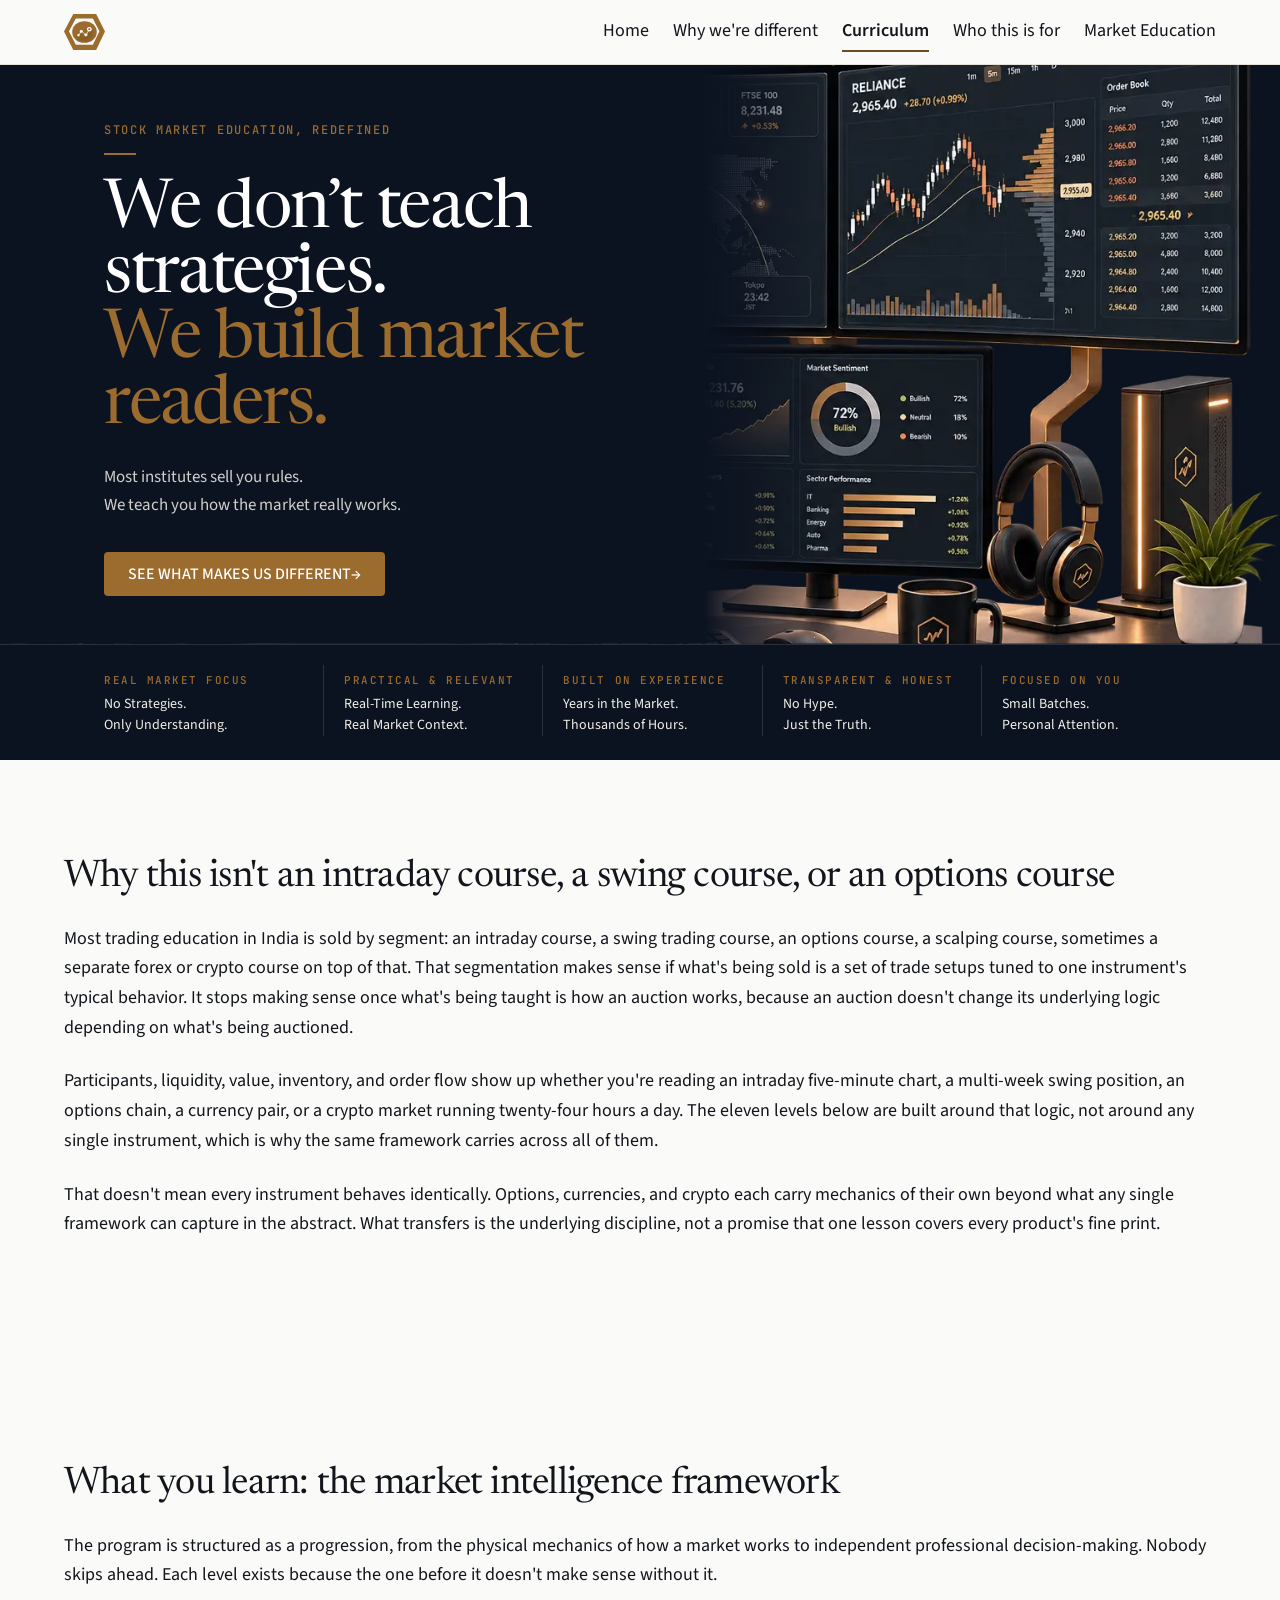
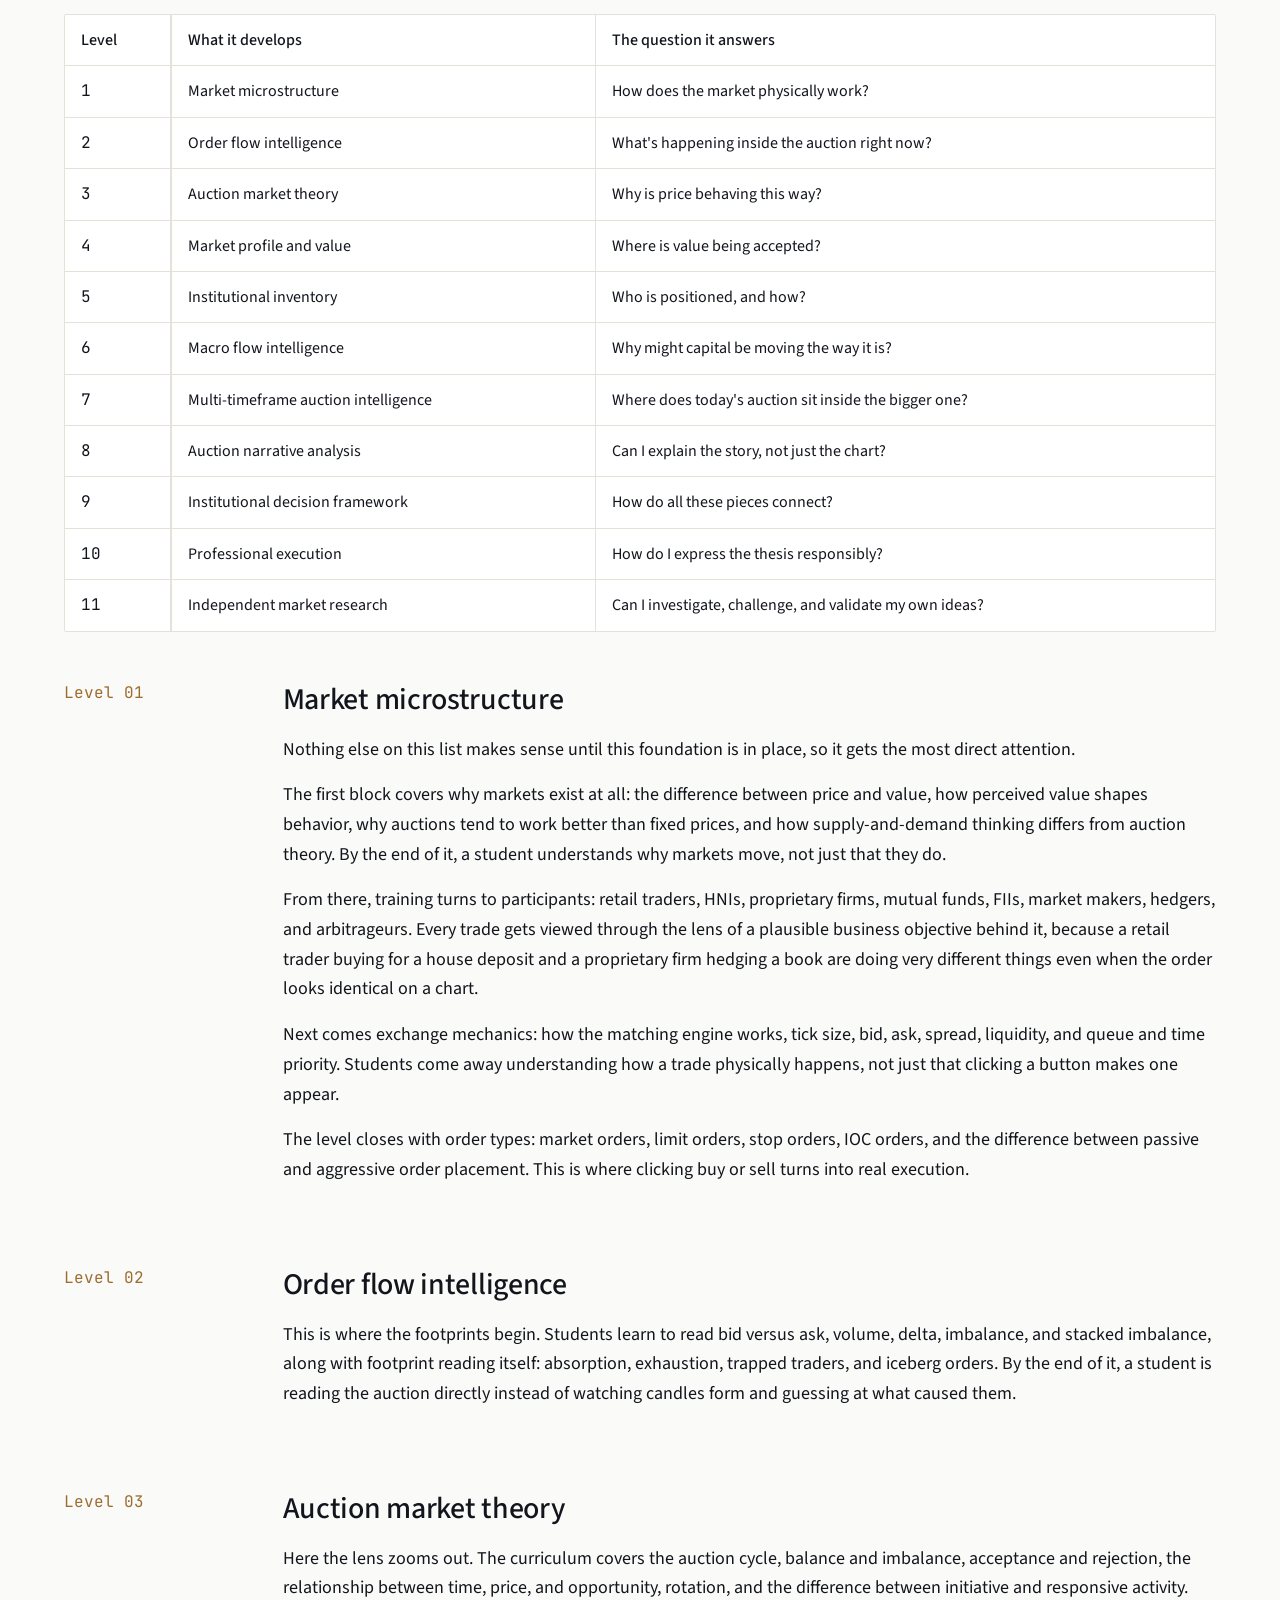
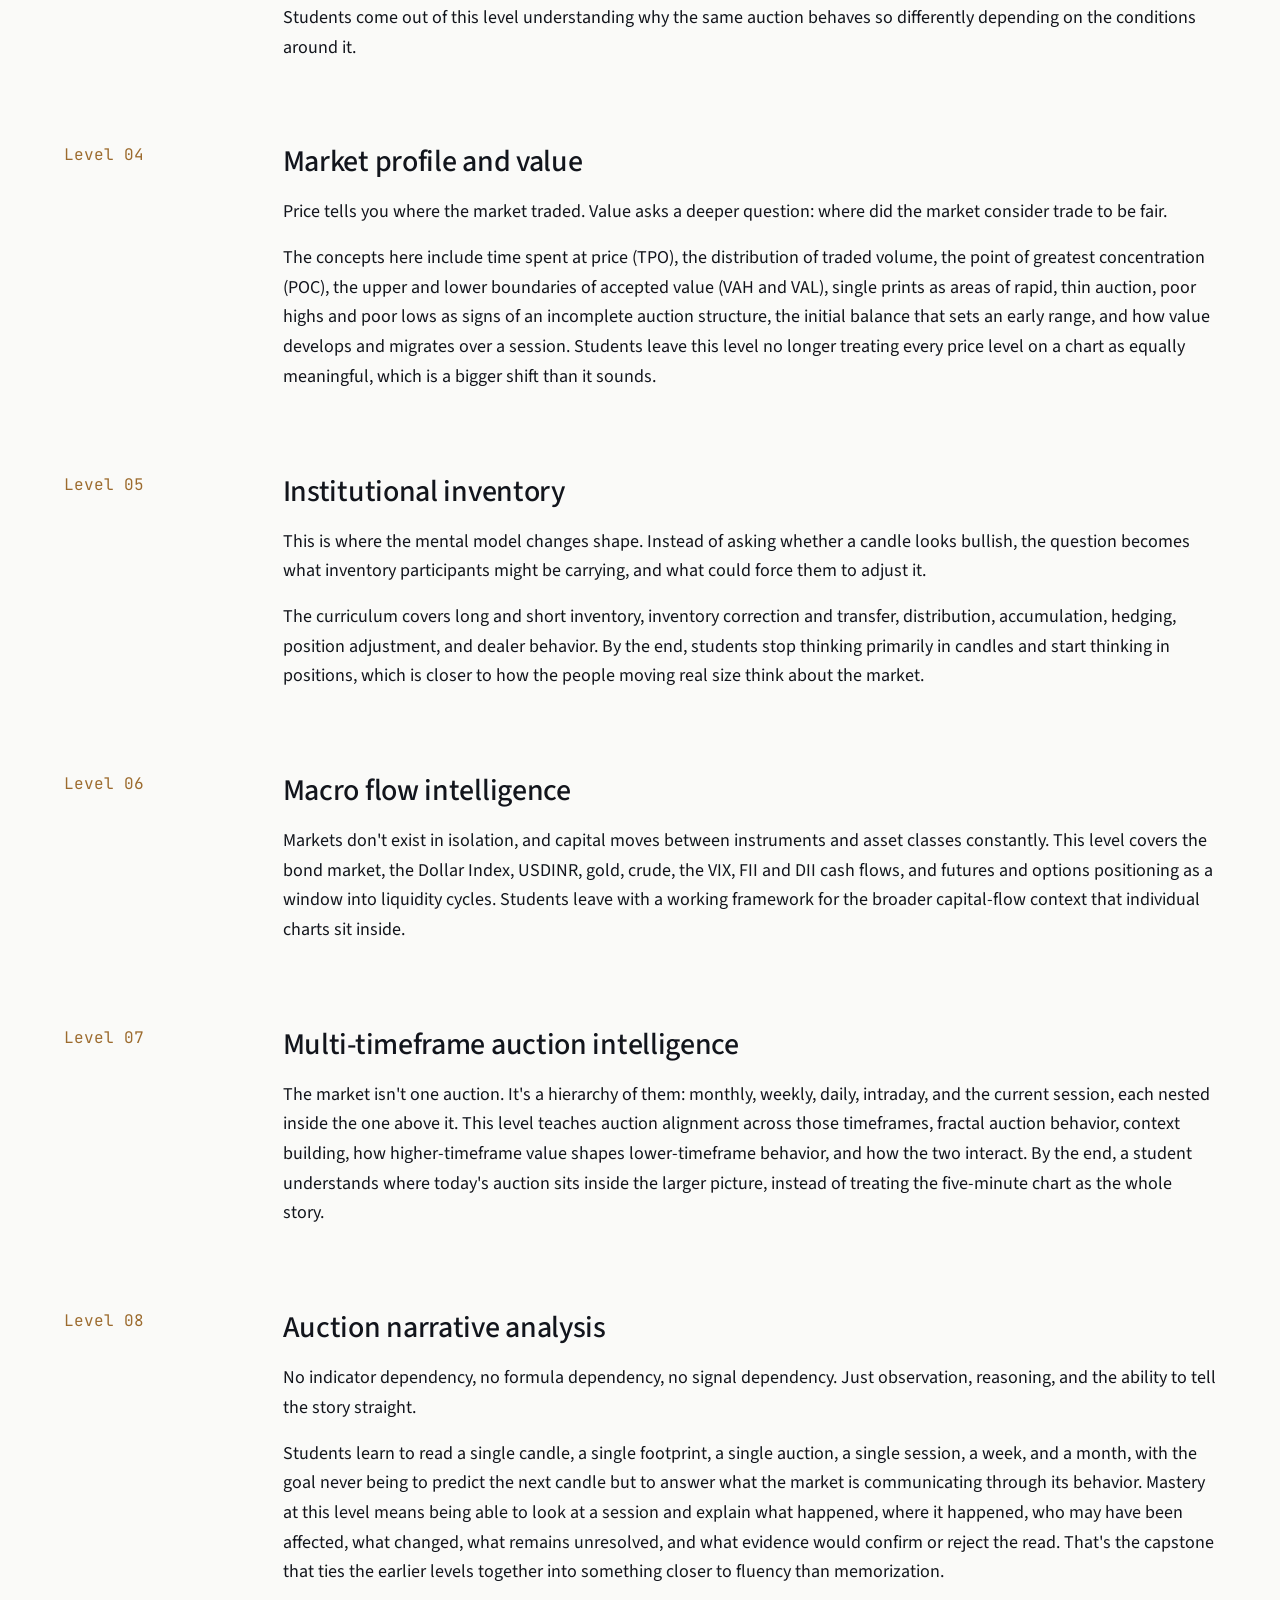
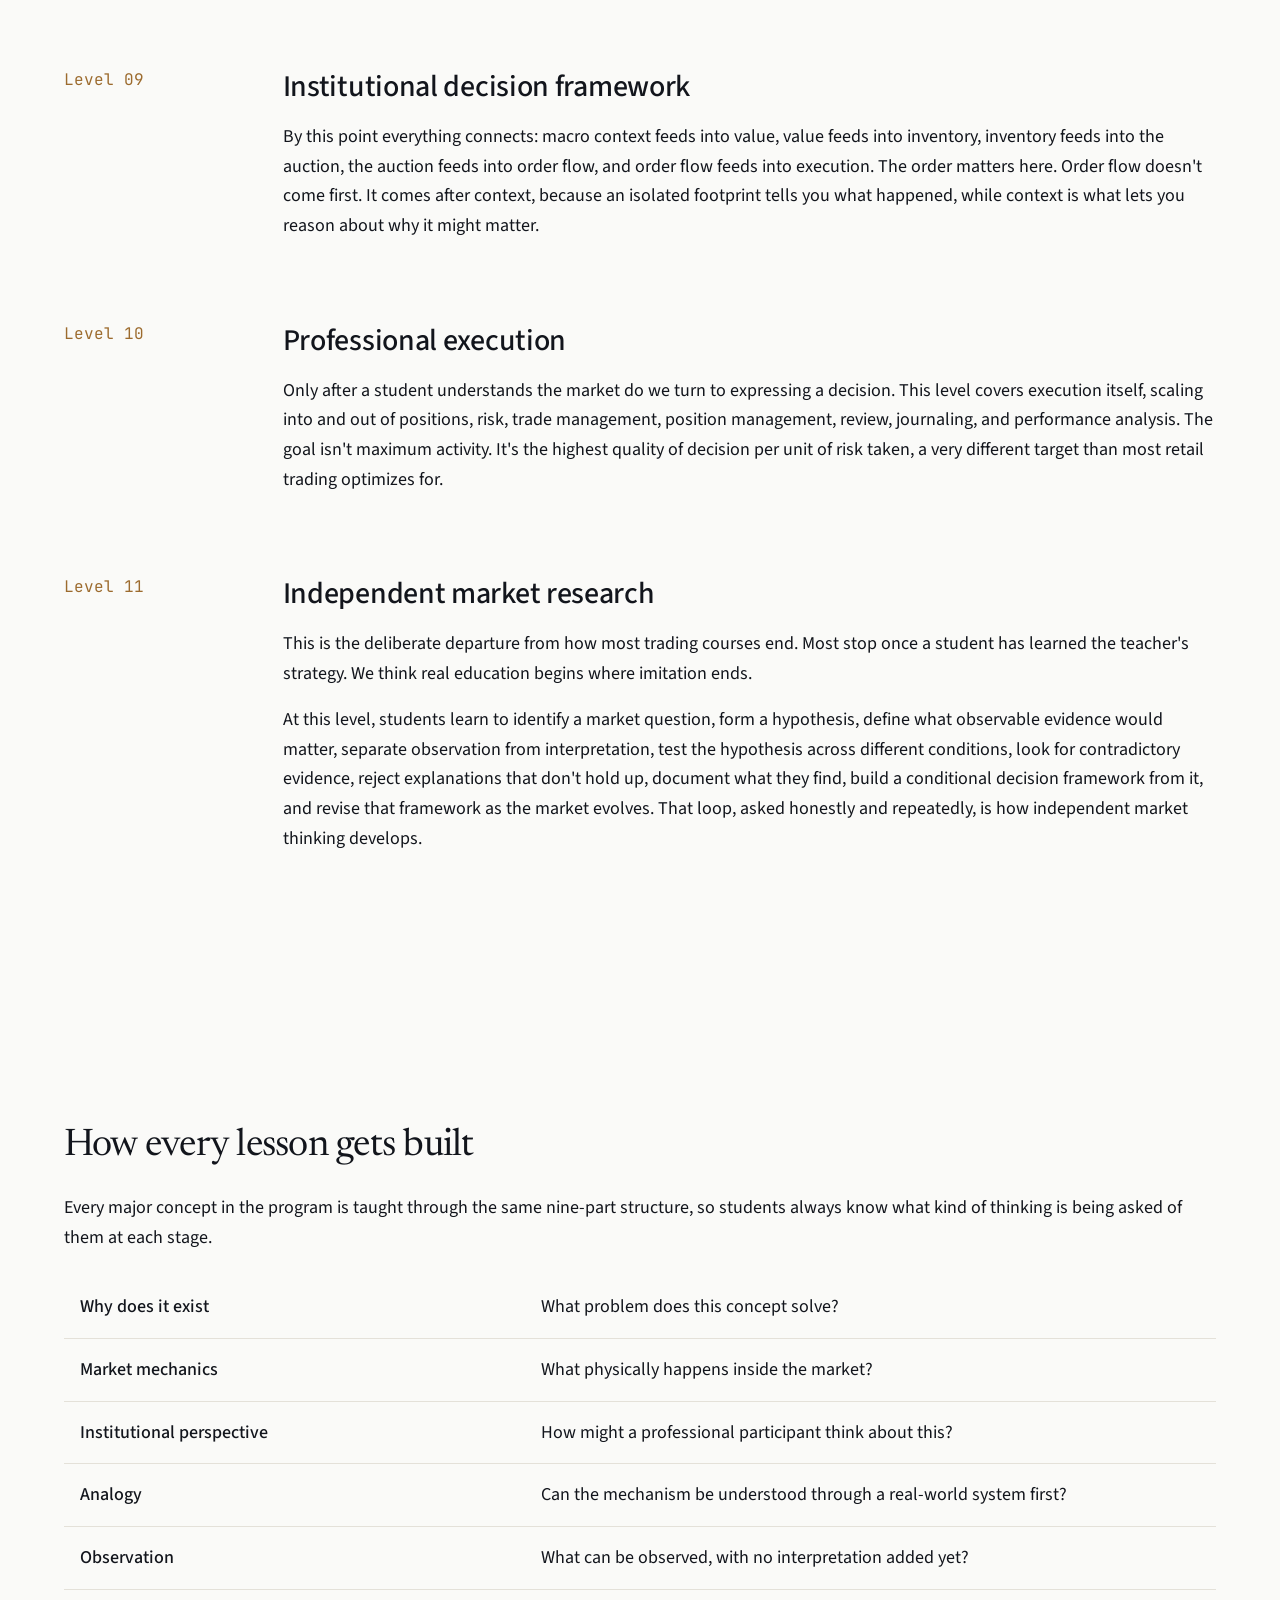
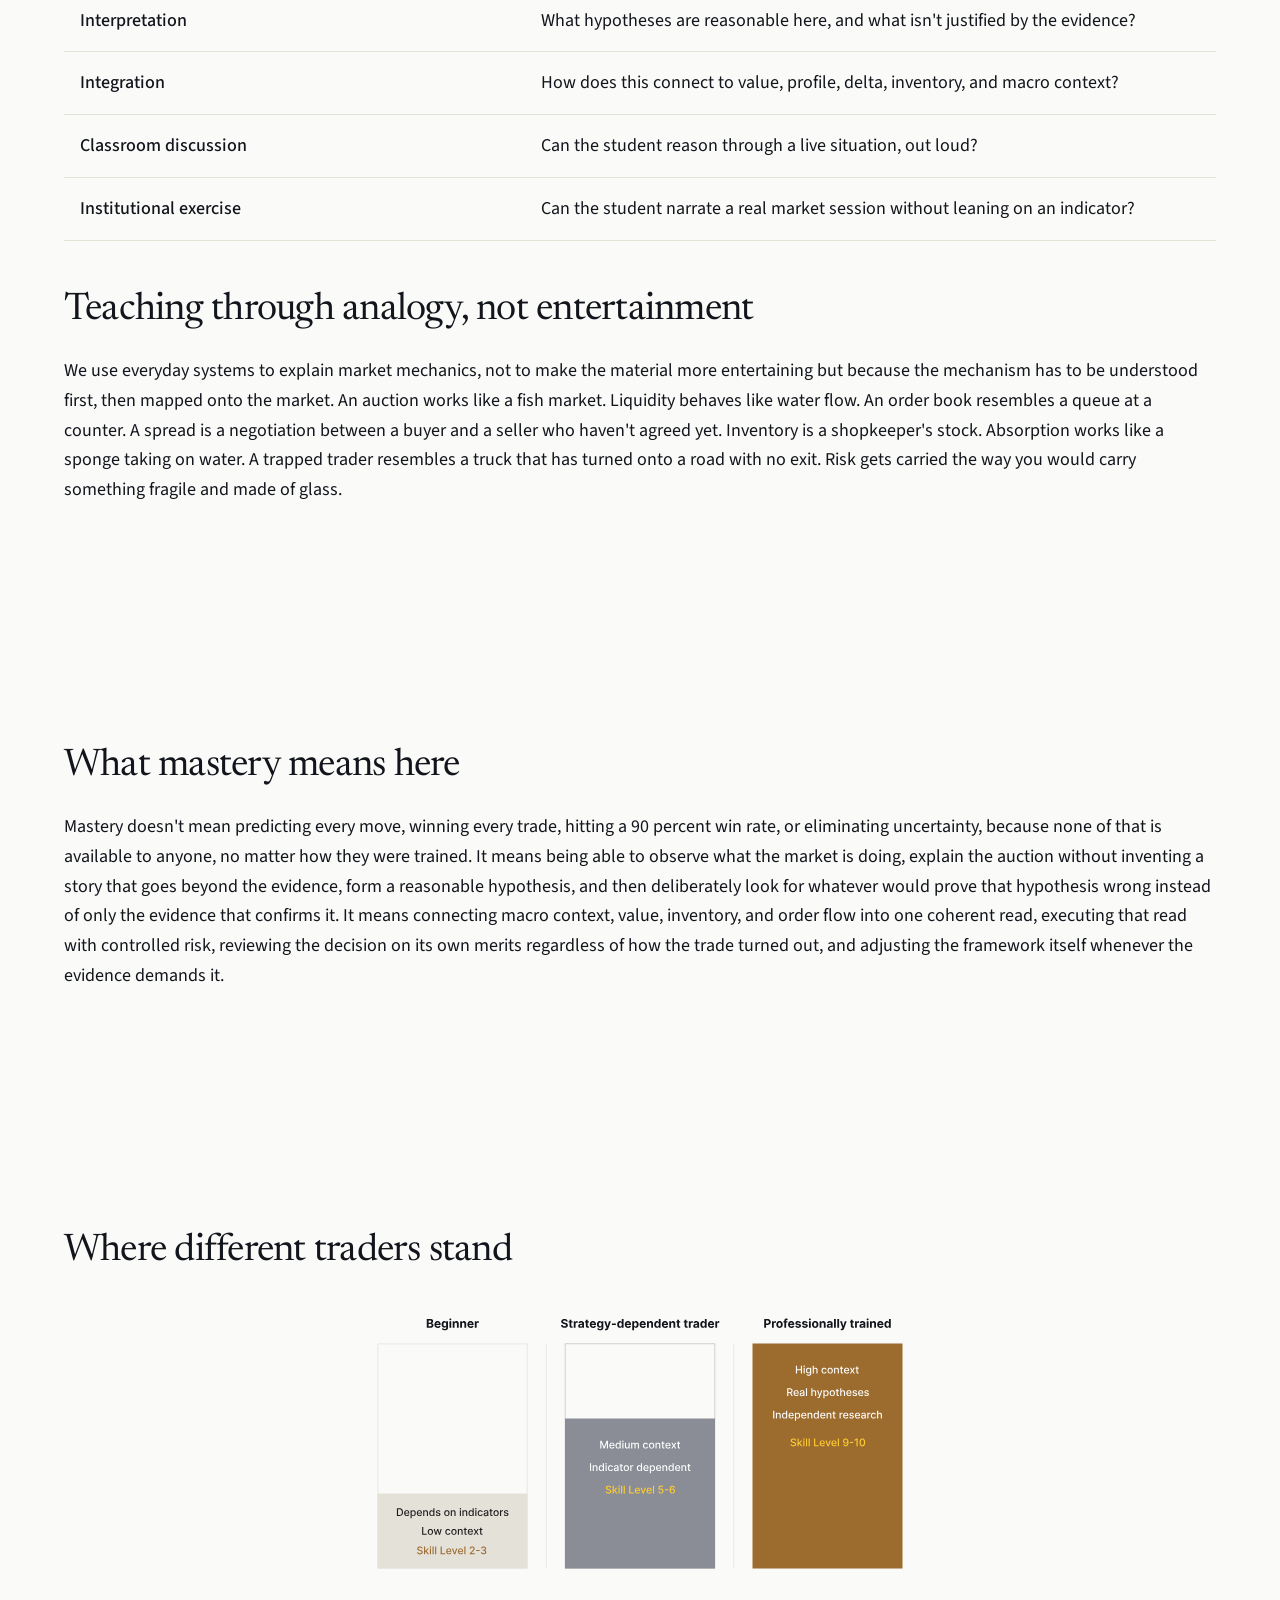
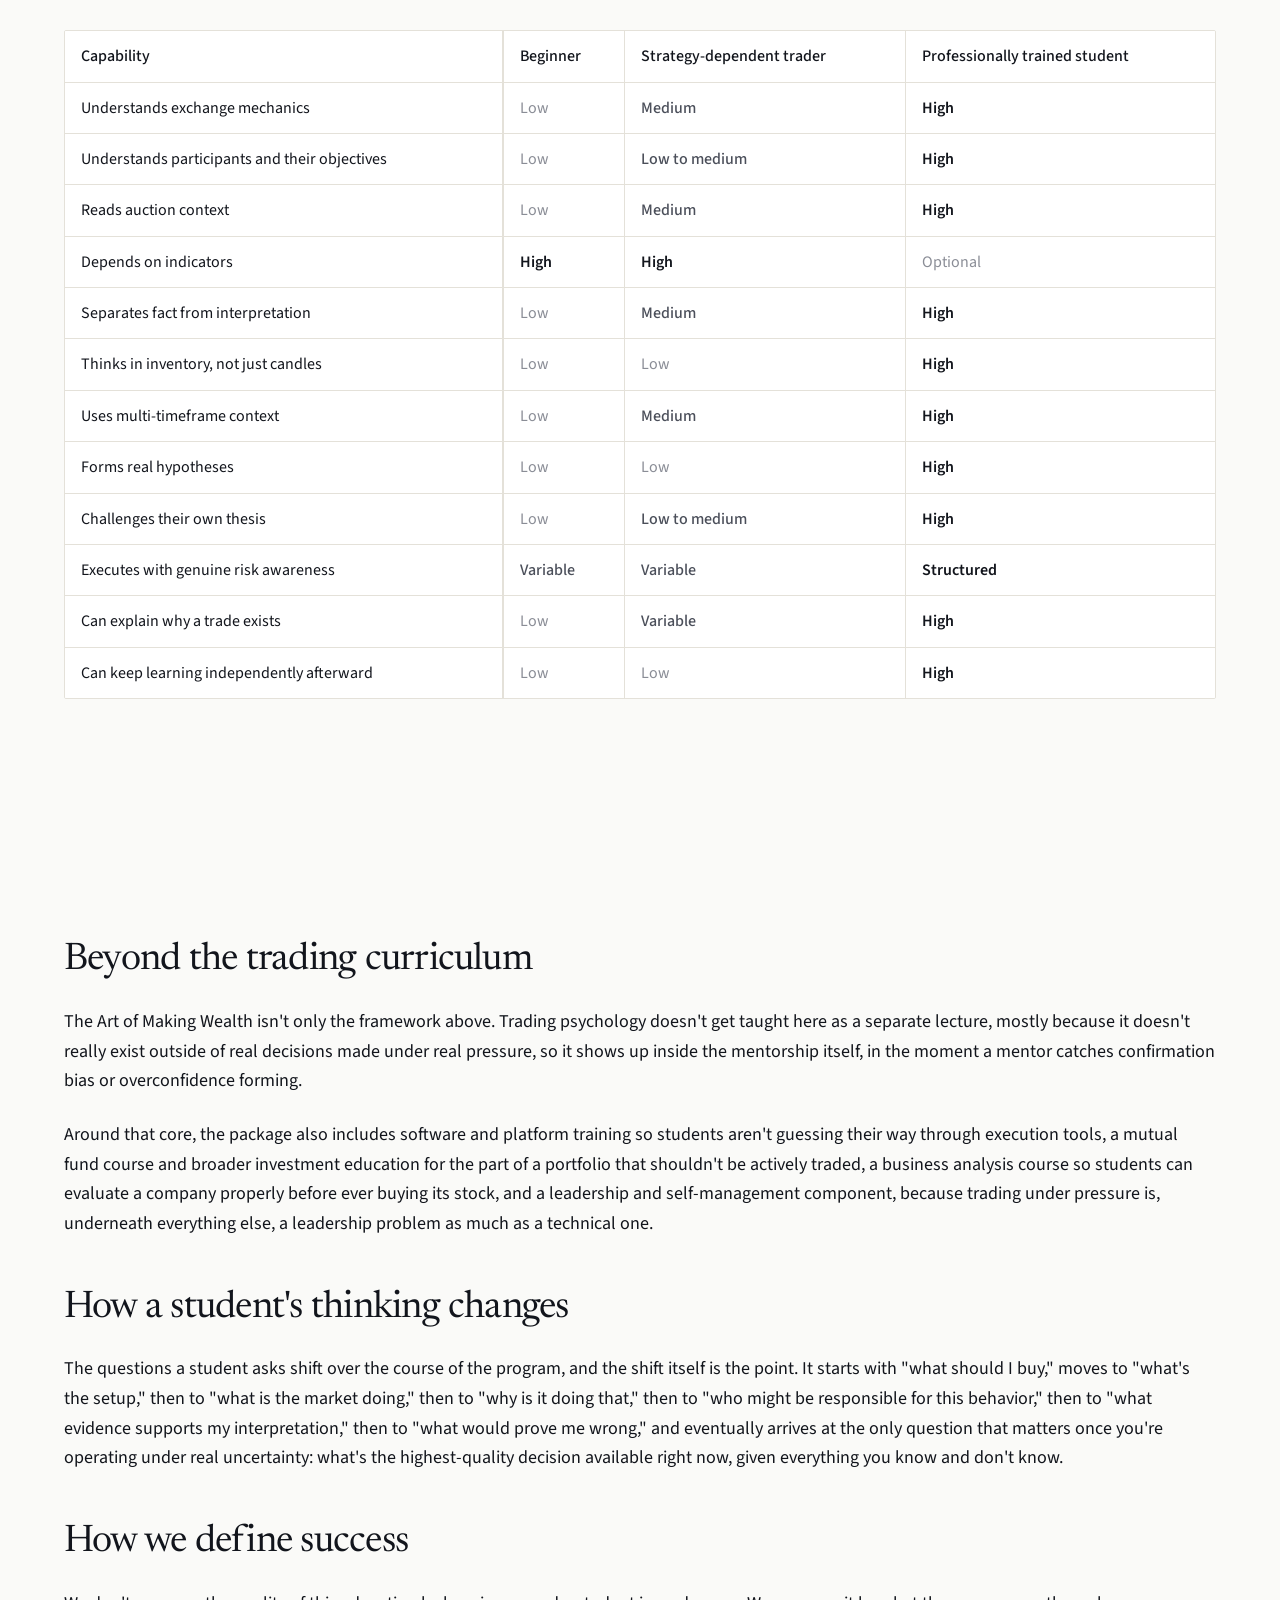
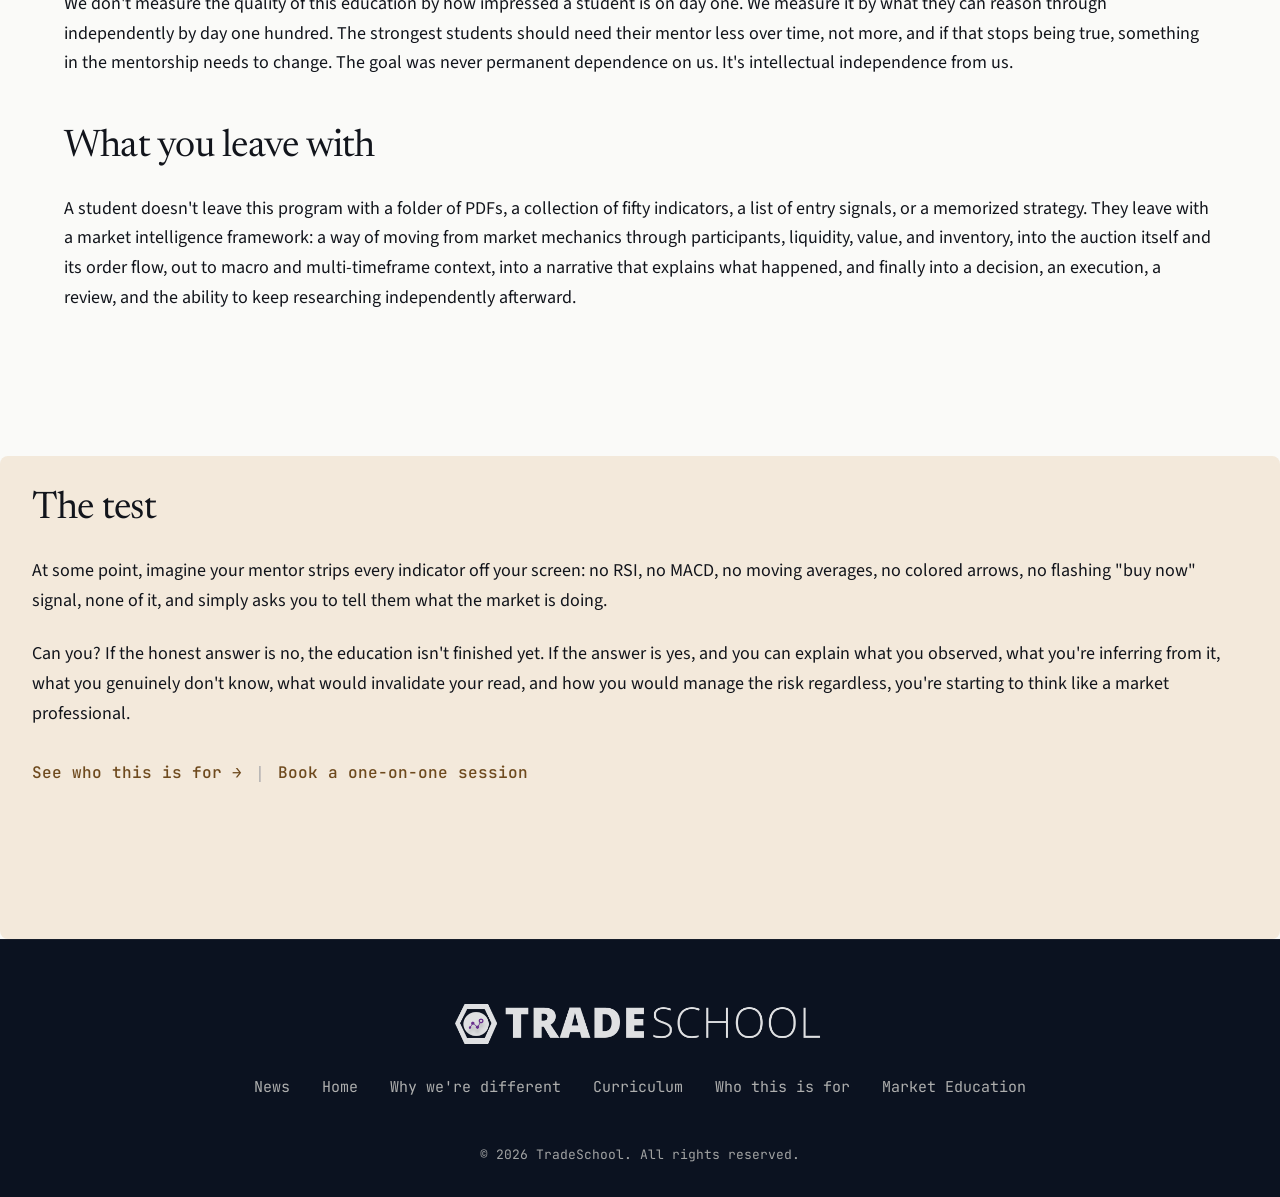
==== commit 4f997f6f: "Added hero session Description Hero session redesign in all pages" ====
--- a/curriculum.html
+++ b/curriculum.html
@@ -1,24 +1,28 @@
 <!DOCTYPE html>
 <html lang="en">
+
 <head>
   <meta charset="UTF-8">
   <meta name="viewport" content="width=device-width, initial-scale=1.0">
   <title>The Curriculum | TradeSchool</title>
-  <meta name="description" content="The Market Intelligence Framework: an eleven-level curriculum from how a market physically works to independent professional research.">
-  <link rel="icon" href="data:image/svg+xml,%3Csvg xmlns='http://www.w3.org/2000/svg' viewBox='0 0 64 64'%3E%3Crect width='64' height='64' rx='12' fill='%239C6B2E'/%3E%3Ctext x='32' y='44' font-family='Georgia,serif' font-size='36' fill='%23FAFAF8' text-anchor='middle'%3ET%3C/text%3E%3C/svg%3E">
+  <meta name="description"
+    content="The Market Intelligence Framework: an eleven-level curriculum from how a market physically works to independent professional research.">
+  <link rel="icon"
+    href="data:image/svg+xml,%3Csvg xmlns='http://www.w3.org/2000/svg' viewBox='0 0 64 64'%3E%3Crect width='64' height='64' rx='12' fill='%239C6B2E'/%3E%3Ctext x='32' y='44' font-family='Georgia,serif' font-size='36' fill='%23FAFAF8' text-anchor='middle'%3ET%3C/text%3E%3C/svg%3E">
   <link rel="preconnect" href="https://fonts.googleapis.com">
   <link rel="preconnect" href="https://fonts.gstatic.com" crossorigin>
   <link rel="stylesheet" href="css/styles.css">
   <link rel="stylesheet"
     href="https://fonts.googleapis.com/css2?family=Source+Sans+3:wght@400;500;600&family=Inter:wght@400;500;600&family=JetBrains+Mono:wght@400;500&family=Newsreader:ital,opsz,wght@0,6..72,400;0,6..72,500;1,6..72,400;1,6..72,500&display=swap">
 </head>
+
 <body>
 
   <!-- Navigation -->
   <header class="site-header">
     <div class="container nav-container">
       <a href="index.html" class="logo"><img src="assets/logo-header.svg" alt="TradeSchool" class="logo-header-img"></a>
-      
+
       <nav class="desktop-nav">
         <a href="index.html">Home</a>
         <a href="why-were-different.html">Why we're different</a>
@@ -29,7 +33,7 @@
 
       <button id="mobile-menu-btn" class="mobile-menu-btn" aria-label="Open menu" aria-expanded="false">
         <svg width="24" height="24" viewBox="0 0 24 24" fill="none" xmlns="http://www.w3.org/2000/svg">
-          <path d="M3 12H21M3 6H21M3 18H21" stroke-linecap="round" stroke-linejoin="round"/>
+          <path d="M3 12H21M3 6H21M3 18H21" stroke-linecap="round" stroke-linejoin="round" />
         </svg>
       </button>
     </div>
@@ -39,7 +43,7 @@
   <nav id="mobile-nav-overlay" class="mobile-nav-overlay" aria-label="Mobile menu">
     <button id="mobile-close-btn" class="close-btn" aria-label="Close menu">
       <svg width="24" height="24" viewBox="0 0 24 24" fill="none" xmlns="http://www.w3.org/2000/svg">
-        <path d="M18 6L6 18M6 6L18 18" stroke-linecap="round" stroke-linejoin="round"/>
+        <path d="M18 6L6 18M6 6L18 18" stroke-linecap="round" stroke-linejoin="round" />
       </svg>
     </button>
     <a href="index.html">Home</a>
@@ -50,37 +54,67 @@
   </nav>
 
   <main>
-    <!-- Hero -->
-    <section id="hero" class="section section-hero container hero">
-      <div class="hero-bg-overlay">
-        <img src="assets/bg-auction-curve.svg" alt="" class="hero-bg-img">
+    <!-- Hero — Shared reusable clone (isolated per page) -->
+    <section id="hero" class="hero-shared full-bleed-section hero-shared--curriculum">
+      <div class="hero-shared__inner full-bleed-content">
+        <div class="hero-shared__grid">
+          <div class="hero-shared__content">
+            <span class="hero-shared__eyebrow eyebrow">STOCK MARKET EDUCATION, REDEFINED</span>
+            <div class="section-rule hero-shared__rule"></div>
+            <h1 class="hero-shared__title">
+              <span class="hero-shared__title--white">We don’t teach</span><br>
+              <span class="hero-shared__title--white">strategies.</span><br>
+              <span class="hero-shared__title--accent">We build market</span><br>
+              <span class="hero-shared__title--accent">readers.</span>
+            </h1>
+            <p class="hero-shared__desc">Most institutes sell you rules.<br>We teach you how the market really works.</p>
+            <a href="https://wa.me/919481369078" target="_blank" rel="noopener noreferrer" class="btn-primary hero-shared__cta">SEE WHAT MAKES US DIFFERENT <span aria-hidden="true">→</span></a>
+          </div>
+        </div>
       </div>
-      <h1 class="text-4xl mb-6">The curriculum</h1>
-      <p class="text-lg text-ink mb-8">This is the full Market Intelligence Framework referenced on the home page: eleven levels, built as a progression, nothing skipped and nothing skipped ahead of.</p>
-      
-      <figure class="hero-img">
-        <img src="assets/hero-curriculum-stepped.svg" alt="Eleven-step vertical progression graphic" fetchpriority="high">
-      </figure>
+    </section>
+    <section class="hero-features-bar full-bleed-section" aria-label="Key differentiators">
+      <div class="hero-features-bar__inner full-bleed-content">
+        <div class="hero-shared__features" role="list">
+          <div class="hero-shared__feat" role="listitem"><span class="hero-shared__feat-kicker">REAL MARKET FOCUS</span><span class="hero-shared__feat-value">No Strategies.<br>Only Understanding.</span></div>
+          <div class="hero-shared__feat" role="listitem"><span class="hero-shared__feat-kicker">PRACTICAL &amp; RELEVANT</span><span class="hero-shared__feat-value">Real-Time Learning.<br>Real Market Context.</span></div>
+          <div class="hero-shared__feat" role="listitem"><span class="hero-shared__feat-kicker">BUILT ON EXPERIENCE</span><span class="hero-shared__feat-value">Years in the Market.<br>Thousands of Hours.</span></div>
+          <div class="hero-shared__feat" role="listitem"><span class="hero-shared__feat-kicker">TRANSPARENT &amp; HONEST</span><span class="hero-shared__feat-value">No Hype.<br>Just the Truth.</span></div>
+          <div class="hero-shared__feat" role="listitem"><span class="hero-shared__feat-kicker">FOCUSED ON YOU</span><span class="hero-shared__feat-value">Small Batches.<br>Personal Attention.</span></div>
+        </div>
+      </div>
     </section>
 
     <!-- Sticky Mobile CTA Bar -->
     <div id="sticky-cta-bar" class="sticky-cta-bar">
-      <a href="https://wa.me/919481369078" target="_blank" rel="noopener noreferrer" class="btn-primary">Book a one-on-one session</a>
+      <a href="https://wa.me/919481369078" target="_blank" rel="noopener noreferrer" class="btn-primary">Book a
+        one-on-one session</a>
     </div>
 
     <!-- Why this isn't an intraday course, a swing course, or an options course -->
     <section class="section section--md container">
       <h2 class="text-3xl mb-6">Why this isn't an intraday course, a swing course, or an options course</h2>
-      <p class="text-base text-ink mb-6">Most trading education in India is sold by segment: an intraday course, a swing trading course, an options course, a scalping course, sometimes a separate forex or crypto course on top of that. That segmentation makes sense if what's being sold is a set of trade setups tuned to one instrument's typical behavior. It stops making sense once what's being taught is how an auction works, because an auction doesn't change its underlying logic depending on what's being auctioned.</p>
-      <p class="text-base text-ink mb-6">Participants, liquidity, value, inventory, and order flow show up whether you're reading an intraday five-minute chart, a multi-week swing position, an options chain, a currency pair, or a crypto market running twenty-four hours a day. The eleven levels below are built around that logic, not around any single instrument, which is why the same framework carries across all of them.</p>
-      <p class="text-base text-ink mb-8">That doesn't mean every instrument behaves identically. Options, currencies, and crypto each carry mechanics of their own beyond what any single framework can capture in the abstract. What transfers is the underlying discipline, not a promise that one lesson covers every product's fine print.</p>
+      <p class="text-base text-ink mb-6">Most trading education in India is sold by segment: an intraday course, a swing
+        trading course, an options course, a scalping course, sometimes a separate forex or crypto course on top of
+        that. That segmentation makes sense if what's being sold is a set of trade setups tuned to one instrument's
+        typical behavior. It stops making sense once what's being taught is how an auction works, because an auction
+        doesn't change its underlying logic depending on what's being auctioned.</p>
+      <p class="text-base text-ink mb-6">Participants, liquidity, value, inventory, and order flow show up whether
+        you're reading an intraday five-minute chart, a multi-week swing position, an options chain, a currency pair, or
+        a crypto market running twenty-four hours a day. The eleven levels below are built around that logic, not around
+        any single instrument, which is why the same framework carries across all of them.</p>
+      <p class="text-base text-ink mb-8">That doesn't mean every instrument behaves identically. Options, currencies,
+        and crypto each carry mechanics of their own beyond what any single framework can capture in the abstract. What
+        transfers is the underlying discipline, not a promise that one lesson covers every product's fine print.</p>
     </section>
 
     <!-- What you learn -->
     <section class="section section--md container">
       <h2 class="text-3xl mb-6">What you learn: the market intelligence framework</h2>
-      <p class="text-base text-ink mb-6">The program is structured as a progression, from the physical mechanics of how a market works to independent professional decision-making. Nobody skips ahead. Each level exists because the one before it doesn't make sense without it.</p>
-      
+      <p class="text-base text-ink mb-6">The program is structured as a progression, from the physical mechanics of how
+        a market works to independent professional decision-making. Nobody skips ahead. Each level exists because the
+        one before it doesn't make sense without it.</p>
+
       <div class="table-container mb-12">
         <div class="scroll-table-wrapper">
           <table class="scroll-table">
@@ -162,11 +196,23 @@
           <div><span class="level-marker">Level 01</span></div>
           <div>
             <h3 class="text-2xl mb-4">Market microstructure</h3>
-            <p class="text-base text-ink mb-4">Nothing else on this list makes sense until this foundation is in place, so it gets the most direct attention.</p>
-            <p class="text-base text-ink mb-4">The first block covers why markets exist at all: the difference between price and value, how perceived value shapes behavior, why auctions tend to work better than fixed prices, and how supply-and-demand thinking differs from auction theory. By the end of it, a student understands why markets move, not just that they do.</p>
-            <p class="text-base text-ink mb-4">From there, training turns to participants: retail traders, HNIs, proprietary firms, mutual funds, FIIs, market makers, hedgers, and arbitrageurs. Every trade gets viewed through the lens of a plausible business objective behind it, because a retail trader buying for a house deposit and a proprietary firm hedging a book are doing very different things even when the order looks identical on a chart.</p>
-            <p class="text-base text-ink mb-4">Next comes exchange mechanics: how the matching engine works, tick size, bid, ask, spread, liquidity, and queue and time priority. Students come away understanding how a trade physically happens, not just that clicking a button makes one appear.</p>
-            <p class="text-base text-ink mb-8">The level closes with order types: market orders, limit orders, stop orders, IOC orders, and the difference between passive and aggressive order placement. This is where clicking buy or sell turns into real execution.</p>
+            <p class="text-base text-ink mb-4">Nothing else on this list makes sense until this foundation is in place,
+              so it gets the most direct attention.</p>
+            <p class="text-base text-ink mb-4">The first block covers why markets exist at all: the difference between
+              price and value, how perceived value shapes behavior, why auctions tend to work better than fixed prices,
+              and how supply-and-demand thinking differs from auction theory. By the end of it, a student understands
+              why markets move, not just that they do.</p>
+            <p class="text-base text-ink mb-4">From there, training turns to participants: retail traders, HNIs,
+              proprietary firms, mutual funds, FIIs, market makers, hedgers, and arbitrageurs. Every trade gets viewed
+              through the lens of a plausible business objective behind it, because a retail trader buying for a house
+              deposit and a proprietary firm hedging a book are doing very different things even when the order looks
+              identical on a chart.</p>
+            <p class="text-base text-ink mb-4">Next comes exchange mechanics: how the matching engine works, tick size,
+              bid, ask, spread, liquidity, and queue and time priority. Students come away understanding how a trade
+              physically happens, not just that clicking a button makes one appear.</p>
+            <p class="text-base text-ink mb-8">The level closes with order types: market orders, limit orders, stop
+              orders, IOC orders, and the difference between passive and aggressive order placement. This is where
+              clicking buy or sell turns into real execution.</p>
           </div>
         </div>
 
@@ -174,7 +220,10 @@
           <div><span class="level-marker">Level 02</span></div>
           <div>
             <h3 class="text-2xl mb-4">Order flow intelligence</h3>
-            <p class="text-base text-ink mb-8">This is where the footprints begin. Students learn to read bid versus ask, volume, delta, imbalance, and stacked imbalance, along with footprint reading itself: absorption, exhaustion, trapped traders, and iceberg orders. By the end of it, a student is reading the auction directly instead of watching candles form and guessing at what caused them.</p>
+            <p class="text-base text-ink mb-8">This is where the footprints begin. Students learn to read bid versus
+              ask, volume, delta, imbalance, and stacked imbalance, along with footprint reading itself: absorption,
+              exhaustion, trapped traders, and iceberg orders. By the end of it, a student is reading the auction
+              directly instead of watching candles form and guessing at what caused them.</p>
           </div>
         </div>
 
@@ -182,7 +231,10 @@
           <div><span class="level-marker">Level 03</span></div>
           <div>
             <h3 class="text-2xl mb-4">Auction market theory</h3>
-            <p class="text-base text-ink mb-8">Here the lens zooms out. The curriculum covers the auction cycle, balance and imbalance, acceptance and rejection, the relationship between time, price, and opportunity, rotation, and the difference between initiative and responsive activity. Students come out of this level understanding why the same auction behaves so differently depending on the conditions around it.</p>
+            <p class="text-base text-ink mb-8">Here the lens zooms out. The curriculum covers the auction cycle, balance
+              and imbalance, acceptance and rejection, the relationship between time, price, and opportunity, rotation,
+              and the difference between initiative and responsive activity. Students come out of this level
+              understanding why the same auction behaves so differently depending on the conditions around it.</p>
           </div>
         </div>
 
@@ -190,8 +242,14 @@
           <div><span class="level-marker">Level 04</span></div>
           <div>
             <h3 class="text-2xl mb-4">Market profile and value</h3>
-            <p class="text-base text-ink mb-4">Price tells you where the market traded. Value asks a deeper question: where did the market consider trade to be fair.</p>
-            <p class="text-base text-ink mb-8">The concepts here include time spent at price (TPO), the distribution of traded volume, the point of greatest concentration (POC), the upper and lower boundaries of accepted value (VAH and VAL), single prints as areas of rapid, thin auction, poor highs and poor lows as signs of an incomplete auction structure, the initial balance that sets an early range, and how value develops and migrates over a session. Students leave this level no longer treating every price level on a chart as equally meaningful, which is a bigger shift than it sounds.</p>
+            <p class="text-base text-ink mb-4">Price tells you where the market traded. Value asks a deeper question:
+              where did the market consider trade to be fair.</p>
+            <p class="text-base text-ink mb-8">The concepts here include time spent at price (TPO), the distribution of
+              traded volume, the point of greatest concentration (POC), the upper and lower boundaries of accepted value
+              (VAH and VAL), single prints as areas of rapid, thin auction, poor highs and poor lows as signs of an
+              incomplete auction structure, the initial balance that sets an early range, and how value develops and
+              migrates over a session. Students leave this level no longer treating every price level on a chart as
+              equally meaningful, which is a bigger shift than it sounds.</p>
           </div>
         </div>
 
@@ -199,8 +257,13 @@
           <div><span class="level-marker">Level 05</span></div>
           <div>
             <h3 class="text-2xl mb-4">Institutional inventory</h3>
-            <p class="text-base text-ink mb-4">This is where the mental model changes shape. Instead of asking whether a candle looks bullish, the question becomes what inventory participants might be carrying, and what could force them to adjust it.</p>
-            <p class="text-base text-ink mb-8">The curriculum covers long and short inventory, inventory correction and transfer, distribution, accumulation, hedging, position adjustment, and dealer behavior. By the end, students stop thinking primarily in candles and start thinking in positions, which is closer to how the people moving real size think about the market.</p>
+            <p class="text-base text-ink mb-4">This is where the mental model changes shape. Instead of asking whether a
+              candle looks bullish, the question becomes what inventory participants might be carrying, and what could
+              force them to adjust it.</p>
+            <p class="text-base text-ink mb-8">The curriculum covers long and short inventory, inventory correction and
+              transfer, distribution, accumulation, hedging, position adjustment, and dealer behavior. By the end,
+              students stop thinking primarily in candles and start thinking in positions, which is closer to how the
+              people moving real size think about the market.</p>
           </div>
         </div>
 
@@ -208,7 +271,11 @@
           <div><span class="level-marker">Level 06</span></div>
           <div>
             <h3 class="text-2xl mb-4">Macro flow intelligence</h3>
-            <p class="text-base text-ink mb-8">Markets don't exist in isolation, and capital moves between instruments and asset classes constantly. This level covers the bond market, the Dollar Index, USDINR, gold, crude, the VIX, FII and DII cash flows, and futures and options positioning as a window into liquidity cycles. Students leave with a working framework for the broader capital-flow context that individual charts sit inside.</p>
+            <p class="text-base text-ink mb-8">Markets don't exist in isolation, and capital moves between instruments
+              and asset classes constantly. This level covers the bond market, the Dollar Index, USDINR, gold, crude,
+              the VIX, FII and DII cash flows, and futures and options positioning as a window into liquidity cycles.
+              Students leave with a working framework for the broader capital-flow context that individual charts sit
+              inside.</p>
           </div>
         </div>
 
@@ -216,7 +283,11 @@
           <div><span class="level-marker">Level 07</span></div>
           <div>
             <h3 class="text-2xl mb-4">Multi-timeframe auction intelligence</h3>
-            <p class="text-base text-ink mb-8">The market isn't one auction. It's a hierarchy of them: monthly, weekly, daily, intraday, and the current session, each nested inside the one above it. This level teaches auction alignment across those timeframes, fractal auction behavior, context building, how higher-timeframe value shapes lower-timeframe behavior, and how the two interact. By the end, a student understands where today's auction sits inside the larger picture, instead of treating the five-minute chart as the whole story.</p>
+            <p class="text-base text-ink mb-8">The market isn't one auction. It's a hierarchy of them: monthly, weekly,
+              daily, intraday, and the current session, each nested inside the one above it. This level teaches auction
+              alignment across those timeframes, fractal auction behavior, context building, how higher-timeframe value
+              shapes lower-timeframe behavior, and how the two interact. By the end, a student understands where today's
+              auction sits inside the larger picture, instead of treating the five-minute chart as the whole story.</p>
           </div>
         </div>
 
@@ -224,8 +295,14 @@
           <div><span class="level-marker">Level 08</span></div>
           <div>
             <h3 class="text-2xl mb-4">Auction narrative analysis</h3>
-            <p class="text-base text-ink mb-4">No indicator dependency, no formula dependency, no signal dependency. Just observation, reasoning, and the ability to tell the story straight.</p>
-            <p class="text-base text-ink mb-8">Students learn to read a single candle, a single footprint, a single auction, a single session, a week, and a month, with the goal never being to predict the next candle but to answer what the market is communicating through its behavior. Mastery at this level means being able to look at a session and explain what happened, where it happened, who may have been affected, what changed, what remains unresolved, and what evidence would confirm or reject the read. That's the capstone that ties the earlier levels together into something closer to fluency than memorization.</p>
+            <p class="text-base text-ink mb-4">No indicator dependency, no formula dependency, no signal dependency.
+              Just observation, reasoning, and the ability to tell the story straight.</p>
+            <p class="text-base text-ink mb-8">Students learn to read a single candle, a single footprint, a single
+              auction, a single session, a week, and a month, with the goal never being to predict the next candle but
+              to answer what the market is communicating through its behavior. Mastery at this level means being able to
+              look at a session and explain what happened, where it happened, who may have been affected, what changed,
+              what remains unresolved, and what evidence would confirm or reject the read. That's the capstone that ties
+              the earlier levels together into something closer to fluency than memorization.</p>
           </div>
         </div>
 
@@ -233,7 +310,11 @@
           <div><span class="level-marker">Level 09</span></div>
           <div>
             <h3 class="text-2xl mb-4">Institutional decision framework</h3>
-            <p class="text-base text-ink mb-8">By this point everything connects: macro context feeds into value, value feeds into inventory, inventory feeds into the auction, the auction feeds into order flow, and order flow feeds into execution. The order matters here. Order flow doesn't come first. It comes after context, because an isolated footprint tells you what happened, while context is what lets you reason about why it might matter.</p>
+            <p class="text-base text-ink mb-8">By this point everything connects: macro context feeds into value, value
+              feeds into inventory, inventory feeds into the auction, the auction feeds into order flow, and order flow
+              feeds into execution. The order matters here. Order flow doesn't come first. It comes after context,
+              because an isolated footprint tells you what happened, while context is what lets you reason about why it
+              might matter.</p>
           </div>
         </div>
 
@@ -241,7 +322,11 @@
           <div><span class="level-marker">Level 10</span></div>
           <div>
             <h3 class="text-2xl mb-4">Professional execution</h3>
-            <p class="text-base text-ink mb-8">Only after a student understands the market do we turn to expressing a decision. This level covers execution itself, scaling into and out of positions, risk, trade management, position management, review, journaling, and performance analysis. The goal isn't maximum activity. It's the highest quality of decision per unit of risk taken, a very different target than most retail trading optimizes for.</p>
+            <p class="text-base text-ink mb-8">Only after a student understands the market do we turn to expressing a
+              decision. This level covers execution itself, scaling into and out of positions, risk, trade management,
+              position management, review, journaling, and performance analysis. The goal isn't maximum activity. It's
+              the highest quality of decision per unit of risk taken, a very different target than most retail trading
+              optimizes for.</p>
           </div>
         </div>
 
@@ -249,8 +334,15 @@
           <div><span class="level-marker">Level 11</span></div>
           <div>
             <h3 class="text-2xl mb-4">Independent market research</h3>
-            <p class="text-base text-ink mb-4">This is the deliberate departure from how most trading courses end. Most stop once a student has learned the teacher's strategy. We think real education begins where imitation ends.</p>
-            <p class="text-base text-ink mb-8">At this level, students learn to identify a market question, form a hypothesis, define what observable evidence would matter, separate observation from interpretation, test the hypothesis across different conditions, look for contradictory evidence, reject explanations that don't hold up, document what they find, build a conditional decision framework from it, and revise that framework as the market evolves. That loop, asked honestly and repeatedly, is how independent market thinking develops.</p>
+            <p class="text-base text-ink mb-4">This is the deliberate departure from how most trading courses end. Most
+              stop once a student has learned the teacher's strategy. We think real education begins where imitation
+              ends.</p>
+            <p class="text-base text-ink mb-8">At this level, students learn to identify a market question, form a
+              hypothesis, define what observable evidence would matter, separate observation from interpretation, test
+              the hypothesis across different conditions, look for contradictory evidence, reject explanations that
+              don't hold up, document what they find, build a conditional decision framework from it, and revise that
+              framework as the market evolves. That loop, asked honestly and repeatedly, is how independent market
+              thinking develops.</p>
           </div>
         </div>
       </div>
@@ -259,8 +351,9 @@
     <!-- How every lesson gets built -->
     <section class="section section--md container">
       <h2 class="text-3xl mb-6">How every lesson gets built</h2>
-      <p class="text-base text-ink mb-6">Every major concept in the program is taught through the same nine-part structure, so students always know what kind of thinking is being asked of them at each stage.</p>
-      
+      <p class="text-base text-ink mb-6">Every major concept in the program is taught through the same nine-part
+        structure, so students always know what kind of thinking is being asked of them at each stage.</p>
+
       <!-- NOTE (not applied): this label/value table maps naturally to <dl>/<dt>/<dd>;
      kept as a table because the mobile stack layout depends on the
      .stack-table-mobile .tr/.td-label/.td-value CSS rules. -->
@@ -308,21 +401,34 @@
       </div>
 
       <h2 class="text-3xl mb-6">Teaching through analogy, not entertainment</h2>
-      <p class="text-base text-ink mb-12">We use everyday systems to explain market mechanics, not to make the material more entertaining but because the mechanism has to be understood first, then mapped onto the market. An auction works like a fish market. Liquidity behaves like water flow. An order book resembles a queue at a counter. A spread is a negotiation between a buyer and a seller who haven't agreed yet. Inventory is a shopkeeper's stock. Absorption works like a sponge taking on water. A trapped trader resembles a truck that has turned onto a road with no exit. Risk gets carried the way you would carry something fragile and made of glass.</p>
+      <p class="text-base text-ink mb-12">We use everyday systems to explain market mechanics, not to make the material
+        more entertaining but because the mechanism has to be understood first, then mapped onto the market. An auction
+        works like a fish market. Liquidity behaves like water flow. An order book resembles a queue at a counter. A
+        spread is a negotiation between a buyer and a seller who haven't agreed yet. Inventory is a shopkeeper's stock.
+        Absorption works like a sponge taking on water. A trapped trader resembles a truck that has turned onto a road
+        with no exit. Risk gets carried the way you would carry something fragile and made of glass.</p>
     </section>
 
     <!-- What mastery means here -->
     <section class="section section--md container">
       <h2 class="text-3xl mb-6">What mastery means here</h2>
-      <p class="text-base text-ink mb-12">Mastery doesn't mean predicting every move, winning every trade, hitting a 90 percent win rate, or eliminating uncertainty, because none of that is available to anyone, no matter how they were trained. It means being able to observe what the market is doing, explain the auction without inventing a story that goes beyond the evidence, form a reasonable hypothesis, and then deliberately look for whatever would prove that hypothesis wrong instead of only the evidence that confirms it. It means connecting macro context, value, inventory, and order flow into one coherent read, executing that read with controlled risk, reviewing the decision on its own merits regardless of how the trade turned out, and adjusting the framework itself whenever the evidence demands it.</p>
+      <p class="text-base text-ink mb-12">Mastery doesn't mean predicting every move, winning every trade, hitting a 90
+        percent win rate, or eliminating uncertainty, because none of that is available to anyone, no matter how they
+        were trained. It means being able to observe what the market is doing, explain the auction without inventing a
+        story that goes beyond the evidence, form a reasonable hypothesis, and then deliberately look for whatever would
+        prove that hypothesis wrong instead of only the evidence that confirms it. It means connecting macro context,
+        value, inventory, and order flow into one coherent read, executing that read with controlled risk, reviewing the
+        decision on its own merits regardless of how the trade turned out, and adjusting the framework itself whenever
+        the evidence demands it.</p>
     </section>
 
     <!-- Where different traders stand -->
     <section class="section section--md container">
       <h2 class="text-3xl mb-8">Where different traders stand</h2>
-      
+
       <figure class="diagram-frame mb-8">
-        <img src="assets/diagram-outcome-ladder.svg" alt="Outcome Matrix Ladder Graphic" loading="lazy" decoding="async">
+        <img src="assets/diagram-outcome-ladder.svg" alt="Outcome Matrix Ladder Graphic" loading="lazy"
+          decoding="async">
       </figure>
 
       <div class="table-container mb-12">
@@ -419,29 +525,57 @@
     <!-- Beyond the trading curriculum -->
     <section class="section section--md container">
       <h2 class="text-3xl mb-6">Beyond the trading curriculum</h2>
-      <p class="text-base text-ink mb-6">The Art of Making Wealth isn't only the framework above. Trading psychology doesn't get taught here as a separate lecture, mostly because it doesn't really exist outside of real decisions made under real pressure, so it shows up inside the mentorship itself, in the moment a mentor catches confirmation bias or overconfidence forming.</p>
-      <p class="text-base text-ink mb-12">Around that core, the package also includes software and platform training so students aren't guessing their way through execution tools, a mutual fund course and broader investment education for the part of a portfolio that shouldn't be actively traded, a business analysis course so students can evaluate a company properly before ever buying its stock, and a leadership and self-management component, because trading under pressure is, underneath everything else, a leadership problem as much as a technical one.</p>
+      <p class="text-base text-ink mb-6">The Art of Making Wealth isn't only the framework above. Trading psychology
+        doesn't get taught here as a separate lecture, mostly because it doesn't really exist outside of real decisions
+        made under real pressure, so it shows up inside the mentorship itself, in the moment a mentor catches
+        confirmation bias or overconfidence forming.</p>
+      <p class="text-base text-ink mb-12">Around that core, the package also includes software and platform training so
+        students aren't guessing their way through execution tools, a mutual fund course and broader investment
+        education for the part of a portfolio that shouldn't be actively traded, a business analysis course so students
+        can evaluate a company properly before ever buying its stock, and a leadership and self-management component,
+        because trading under pressure is, underneath everything else, a leadership problem as much as a technical one.
+      </p>
 
       <h2 class="text-3xl mb-6">How a student's thinking changes</h2>
-      <p class="text-base text-ink mb-12">The questions a student asks shift over the course of the program, and the shift itself is the point. It starts with "what should I buy," moves to "what's the setup," then to "what is the market doing," then to "why is it doing that," then to "who might be responsible for this behavior," then to "what evidence supports my interpretation," then to "what would prove me wrong," and eventually arrives at the only question that matters once you're operating under real uncertainty: what's the highest-quality decision available right now, given everything you know and don't know.</p>
+      <p class="text-base text-ink mb-12">The questions a student asks shift over the course of the program, and the
+        shift itself is the point. It starts with "what should I buy," moves to "what's the setup," then to "what is the
+        market doing," then to "why is it doing that," then to "who might be responsible for this behavior," then to
+        "what evidence supports my interpretation," then to "what would prove me wrong," and eventually arrives at the
+        only question that matters once you're operating under real uncertainty: what's the highest-quality decision
+        available right now, given everything you know and don't know.</p>
 
       <h2 class="text-3xl mb-6">How we define success</h2>
-      <p class="text-base text-ink mb-12">We don't measure the quality of this education by how impressed a student is on day one. We measure it by what they can reason through independently by day one hundred. The strongest students should need their mentor less over time, not more, and if that stops being true, something in the mentorship needs to change. The goal was never permanent dependence on us. It's intellectual independence from us.</p>
+      <p class="text-base text-ink mb-12">We don't measure the quality of this education by how impressed a student is
+        on day one. We measure it by what they can reason through independently by day one hundred. The strongest
+        students should need their mentor less over time, not more, and if that stops being true, something in the
+        mentorship needs to change. The goal was never permanent dependence on us. It's intellectual independence from
+        us.</p>
 
       <h2 class="text-3xl mb-6">What you leave with</h2>
-      <p class="text-base text-ink mb-12">A student doesn't leave this program with a folder of PDFs, a collection of fifty indicators, a list of entry signals, or a memorized strategy. They leave with a market intelligence framework: a way of moving from market mechanics through participants, liquidity, value, and inventory, into the auction itself and its order flow, out to macro and multi-timeframe context, into a narrative that explains what happened, and finally into a decision, an execution, a review, and the ability to keep researching independently afterward.</p>
+      <p class="text-base text-ink mb-12">A student doesn't leave this program with a folder of PDFs, a collection of
+        fifty indicators, a list of entry signals, or a memorized strategy. They leave with a market intelligence
+        framework: a way of moving from market mechanics through participants, liquidity, value, and inventory, into the
+        auction itself and its order flow, out to macro and multi-timeframe context, into a narrative that explains what
+        happened, and finally into a decision, an execution, a review, and the ability to keep researching independently
+        afterward.</p>
     </section>
 
     <!-- The test -->
     <section class="section container bg-accent-wash cta-panel">
       <h2 class="text-3xl mb-6">The test</h2>
-      <p class="text-base text-ink mb-6">At some point, imagine your mentor strips every indicator off your screen: no RSI, no MACD, no moving averages, no colored arrows, no flashing "buy now" signal, none of it, and simply asks you to tell them what the market is doing.</p>
-      <p class="text-base text-ink mb-8">Can you? If the honest answer is no, the education isn't finished yet. If the answer is yes, and you can explain what you observed, what you're inferring from it, what you genuinely don't know, what would invalidate your read, and how you would manage the risk regardless, you're starting to think like a market professional.</p>
-      
+      <p class="text-base text-ink mb-6">At some point, imagine your mentor strips every indicator off your screen: no
+        RSI, no MACD, no moving averages, no colored arrows, no flashing "buy now" signal, none of it, and simply asks
+        you to tell them what the market is doing.</p>
+      <p class="text-base text-ink mb-8">Can you? If the honest answer is no, the education isn't finished yet. If the
+        answer is yes, and you can explain what you observed, what you're inferring from it, what you genuinely don't
+        know, what would invalidate your read, and how you would manage the risk regardless, you're starting to think
+        like a market professional.</p>
+
       <div class="flex flex-wrap items-center gap-4 mt-8">
         <a href="who-its-for.html" class="no-underline font-mono-bold">See who this is for &rarr;</a>
         <span class="text-ink-faint">|</span>
-        <a href="https://wa.me/919481369078" target="_blank" rel="noopener noreferrer" class="no-underline font-mono-bold">Book a one-on-one session</a>
+        <a href="https://wa.me/919481369078" target="_blank" rel="noopener noreferrer"
+          class="no-underline font-mono-bold">Book a one-on-one session</a>
       </div>
     </section>
   </main>
@@ -452,12 +586,15 @@
         <img src="assets/logo.png" alt="TradeSchool Logo" class="footer-logo-img">
       </a>
       <nav class="flex items-center justify-center gap-8 mb-12 footer-nav">
-        <a href="https://www.ft.com/news-feed" target="_blank" rel="noopener noreferrer" class="text-anchor no-underline text-sm font-mono footer-link">News</a>
+        <a href="https://www.ft.com/news-feed" target="_blank" rel="noopener noreferrer"
+          class="text-anchor no-underline text-sm font-mono footer-link">News</a>
         <a href="index.html" class="text-anchor no-underline text-sm font-mono footer-link">Home</a>
-        <a href="why-were-different.html" class="text-anchor no-underline text-sm font-mono footer-link">Why we're different</a>
+        <a href="why-were-different.html" class="text-anchor no-underline text-sm font-mono footer-link">Why we're
+          different</a>
         <a href="curriculum.html" class="text-anchor no-underline text-sm font-mono footer-link">Curriculum</a>
         <a href="who-its-for.html" class="text-anchor no-underline text-sm font-mono footer-link">Who this is for</a>
-        <a href="market-education.html" class="text-anchor no-underline text-sm font-mono footer-link">Market Education</a>
+        <a href="market-education.html" class="text-anchor no-underline text-sm font-mono footer-link">Market
+          Education</a>
       </nav>
       <p class="text-xs font-mono footer-copyright">&copy; 2026 TradeSchool. All rights reserved.</p>
     </div>
@@ -465,4 +602,5 @@
 
   <script src="js/scripts.js"></script>
 </body>
-</html>
+
+</html>
--- a/css/styles.css
+++ b/css/styles.css
@@ -319,6 +319,16 @@
     padding-top: var(--space-32);
     padding-bottom: var(--space-32);
   }
+
+  .hero--video.section-hero {
+    padding-top: 64px;
+    padding-bottom: 64px;
+  }
+}
+
+.hero--video.section-hero {
+  padding-top: var(--space-16);
+  padding-bottom: var(--space-16);
 }
 
 .grid {
@@ -348,7 +358,9 @@
 
 /* Mobile & tablet: image above section text */
 @media (max-width: 1023px) {
-  .grid > .grid-media { order: -1; }
+  .grid>.grid-media {
+    order: -1;
+  }
 }
 
 /* NOTE: .lg-col-start-8 is intentionally NOT defined */
@@ -967,6 +979,44 @@
   }
 }
 
+/* Ticker Tape — full-bleed zero padding, transparent compact */
+.ticker-tape--full-bleed {
+  position: relative;
+  background-color: var(--color-canvas);
+  box-shadow: 0 0 0 100vmax var(--color-canvas);
+  clip-path: inset(0 -100vmax);
+  border-top: 1px solid var(--color-border);
+  border-bottom: 1px solid var(--color-border);
+  padding: 0;
+  margin: 0;
+  min-height: 46px;
+  display: flex;
+  align-items: center;
+  overflow: hidden;
+  overflow-x: clip;
+  z-index: 1;
+}
+
+.ticker-tape__inner {
+  width: 100%;
+  min-height: 46px;
+  display: flex;
+  align-items: center;
+  padding: 0;
+  margin: 0;
+}
+
+.ticker-tape__inner tv-ticker-tape {
+  display: block;
+  width: 100%;
+}
+
+@media (prefers-reduced-motion: reduce) {
+  tv-ticker-tape {
+    animation: none;
+  }
+}
+
 /* Image styles */
 img {
   max-width: 100%;
@@ -1137,6 +1187,150 @@
   opacity: 0.6;
 }
 
+/* Hero video background — index only (.hero--video) — fixed height irrespective of video, WCAG 1.4.4/1.4.10 safe */
+.hero--video {
+  min-height: 480px;
+  max-height: 80vh;
+  max-height: 80dvh;
+  height: auto;
+  width: 100%;
+  display: flex;
+  flex-direction: column;
+  justify-content: center;
+  overflow: visible;
+}
+
+.hero-content {
+  position: relative;
+  z-index: 1;
+}
+
+@media (max-width: 1023.98px) {
+  .hero--video .hero-content .text-lg {
+    font-size: 1rem;
+    line-height: 1.65;
+  }
+}
+
+@media (min-width: 640px) {
+  .hero--video {
+    min-height: 480px;
+    max-height: 75vh;
+    max-height: 75dvh;
+  }
+}
+
+@media (max-width: 640px) {
+  .hero--video .hero-content .text-lg.mb-8 {
+    margin-bottom: 24px;
+  }
+
+  .hero--video .container.hero-content {
+    padding-left: 12px;
+    padding-right: 12px;
+    max-width: none;
+    width: 100%;
+  }
+
+  .hero--video .hero-content {
+    max-width: none;
+    width: 100%;
+  }
+}
+
+@media (min-width: 641px) and (max-width: 1023px) {
+  .hero--video .hero-content {
+    max-width: none;
+    width: 100%;
+  }
+}
+
+@media (min-width: 1024px) {
+  .hero--video {
+    min-height: 560px;
+    max-height: 720px;
+    max-height: min(720px, 75dvh);
+  }
+}
+
+.hero-video-wrap {
+  position: absolute;
+  inset: 0;
+  z-index: 0;
+  overflow: hidden;
+  background-color: var(--color-canvas);
+  pointer-events: none;
+}
+
+.hero-bg-video {
+  width: 100%;
+  height: 100%;
+  object-fit: cover;
+  object-position: center;
+  display: block;
+}
+
+.hero-video-overlay {
+  position: absolute;
+  inset: 0;
+  background: rgba(0, 0, 0, 0.30);
+  opacity: 1;
+}
+
+
+
+@media (prefers-reduced-motion: reduce) {
+  .hero-bg-video {
+    display: none;
+  }
+
+  .hero-video-wrap {
+    background-image: url("../assets/hero-home.webp");
+    background-size: cover;
+    background-position: center;
+  }
+}
+
+@media (max-width: 640px) {
+  .hero-video-overlay {
+    background: rgba(0, 0, 0, 0.35);
+    opacity: 1;
+  }
+
+  .hero--video .hero-content h1,
+  .hero--video .hero-content p {
+    color: #FFFFFF;
+  }
+
+  .hero--video .hero-content h1 {
+    text-shadow: 0 1px 12px rgba(0, 0, 0, 0.35);
+  }
+}
+
+/* Hero — brand pure white text at all breakpoints + text-shadow on desktop (scoped to index hero) */
+.hero--video .hero-content h1,
+.hero--video .hero-content p,
+.hero--video .hero-content .text-ink {
+  color: #FFFFFF;
+}
+
+.hero--video .hero-content h1 {
+  text-shadow: 0 1px 12px rgba(0, 0, 0, 0.35);
+}
+
+.hero--video .hero-content p {
+  text-shadow: 0 1px 8px rgba(0, 0, 0, 0.25);
+}
+
+/* Index two-color header — 100% token-identical to hero-shared (white+accent) */
+.hero--video .hero-shared__title--white {
+  color: var(--color-surface);
+}
+
+.hero--video .hero-shared__title--accent {
+  color: var(--color-accent);
+}
+
 .logo-header-img {
   height: 36px;
   width: auto;
@@ -1235,8 +1429,225 @@
   opacity: 0.8;
 }
 
+/* Hero Shared — reusable clone for all pages except index (why/curriculum/who/market) — tokenized, mobile-first — background image + 55/10/35 overlay (same for all breakpoints) */
+.hero-shared {
+  position: relative;
+  overflow: clip;
+  background-color: var(--color-anchor);
+  background-size: cover;
+  background-position: 70% center;
+  background-repeat: no-repeat;
+  box-shadow: 0 0 0 100vmax var(--color-anchor);
+  clip-path: inset(0 -100vmax);
+}
+
+.hero-shared--why {
+  background-image: url("../assets/hero-why.webp");
+}
+
+.hero-shared--curriculum {
+  background-image: url("../assets/hero-curriculum.webp");
+}
+
+.hero-shared--who {
+  background-image: url("../assets/hero-who.webp");
+}
+
+.hero-shared--education {
+  background-image: url("../assets/hero-education.webp");
+}
+
+.hero-shared::before {
+  content: "";
+  position: absolute;
+  inset: 0;
+  z-index: 0;
+  pointer-events: none;
+  background: linear-gradient(90deg, var(--color-anchor) 0%, var(--color-anchor) 55%, rgba(11, 18, 32, 0) 65%, transparent 65%);
+}
+
+.hero-shared__inner {
+  position: relative;
+  z-index: 1;
+}
+
+.hero-shared__inner {
+  max-width: 1200px;
+  margin: 0 auto;
+  padding: 32px 20px 24px;
+}
+
+@media (min-width: 640px) {
+  .hero-shared__inner {
+    padding: 48px 32px 32px;
+  }
+}
+
+@media (min-width: 1024px) {
+  .hero-shared__inner {
+    padding: 56px 64px 32px;
+  }
+}
+
+@media (min-width: 1440px) {
+  .hero-shared__inner {
+    padding-left: 0;
+    padding-right: 0;
+  }
+}
+
+.hero-shared__grid {
+  display: block;
+  max-width: 52ch;
+}
+
+@media (min-width: 1024px) {
+  .hero-shared__grid {
+    width: 50%;
+    max-width: none;
+  }
+
+  .hero-shared__desc {
+    max-width: none;
+    width: 100%;
+  }
+}
+
+.hero-shared__eyebrow.eyebrow {
+  color: var(--color-accent);
+}
+
+.hero-shared__rule {
+  margin-bottom: var(--space-6);
+}
+
+.hero-shared__title {
+  font-family: var(--font-display);
+  font-size: clamp(2.35rem, 1.3rem + 4.5vw, 4.25rem);
+  line-height: 0.96;
+  letter-spacing: -0.02em;
+  font-weight: 400;
+  text-wrap: balance;
+  margin-bottom: var(--space-6);
+}
+
+.hero-shared__title--white {
+  color: var(--color-surface);
+}
+
+.hero-shared__title--accent {
+  color: var(--color-accent);
+}
+
+.hero-shared__desc {
+  color: rgba(243, 241, 234, 0.85);
+  font-size: clamp(0.95rem, 0.9rem + 0.2vw, 1.06rem);
+  line-height: 1.65;
+  max-width: 42ch;
+  margin-bottom: var(--space-8);
+}
+
+.hero-shared__cta {
+  margin-bottom: var(--space-4);
+}
+
+@media (max-width: 1023px) {
+  .hero-shared__cta {
+    width: 100%;
+    max-width: 340px;
+  }
+}
+
+.hero-shared__media,
+.hero-shared__media-fade,
+.hero-shared__media .hero-shared__img {
+  display: none !important;
+}
+
+/* Features bar — outside hero, full-bleed dark, no image */
+.hero-features-bar {
+  position: relative;
+  background-color: var(--color-anchor);
+  box-shadow: 0 0 0 100vmax var(--color-anchor);
+  clip-path: inset(0 -100vmax);
+  border-top: 1px solid rgba(255, 255, 255, 0.12);
+  padding: 20px 0 24px;
+}
+
+.hero-features-bar__inner {
+  max-width: 1200px;
+  margin: 0 auto;
+  padding: 0 20px;
+}
+
+@media (min-width: 640px) {
+  .hero-features-bar__inner {
+    padding: 0 32px;
+  }
+}
+
+@media (min-width: 1024px) {
+  .hero-features-bar__inner {
+    padding: 0 64px;
+  }
+}
+
+@media (min-width: 1440px) {
+  .hero-features-bar__inner {
+    padding: 0;
+  }
+}
+
+.hero-shared__features {
+  display: grid;
+  grid-template-columns: 1fr 1fr;
+  gap: var(--space-4);
+  border-top: none;
+  margin-top: 0;
+  padding-top: 0;
+}
+
+@media (min-width: 640px) {
+  .hero-shared__features {
+    grid-template-columns: repeat(5, 1fr);
+    gap: 24px;
+    margin-top: 0;
+    padding-top: 0;
+  }
+}
+
+.hero-shared__feat {
+  display: flex;
+  flex-direction: column;
+  gap: 6px;
+  padding-top: var(--space-2);
+}
+
+@media (min-width: 640px) {
+  .hero-shared__feat + .hero-shared__feat {
+    border-left: 1px solid rgba(255, 255, 255, 0.12);
+    padding-left: 20px;
+  }
+}
+
+.hero-shared__feat-kicker {
+  font-family: var(--font-mono);
+  font-size: 0.68rem;
+  letter-spacing: 0.14em;
+  text-transform: uppercase;
+  color: var(--color-accent);
+  font-weight: 500;
+  line-height: 1.4;
+}
+
+.hero-shared__feat-value {
+  font-size: 0.875rem;
+  line-height: 1.5;
+  color: var(--color-anchor-text);
+}
+
 /* Focus-not-obscured guard for sticky CTA (WCAG 2.4.11) */
-main > section:last-of-type {
+main>section:last-of-type {
   padding-bottom: calc(var(--section-pad-block-lg) + 24px);
 }
 
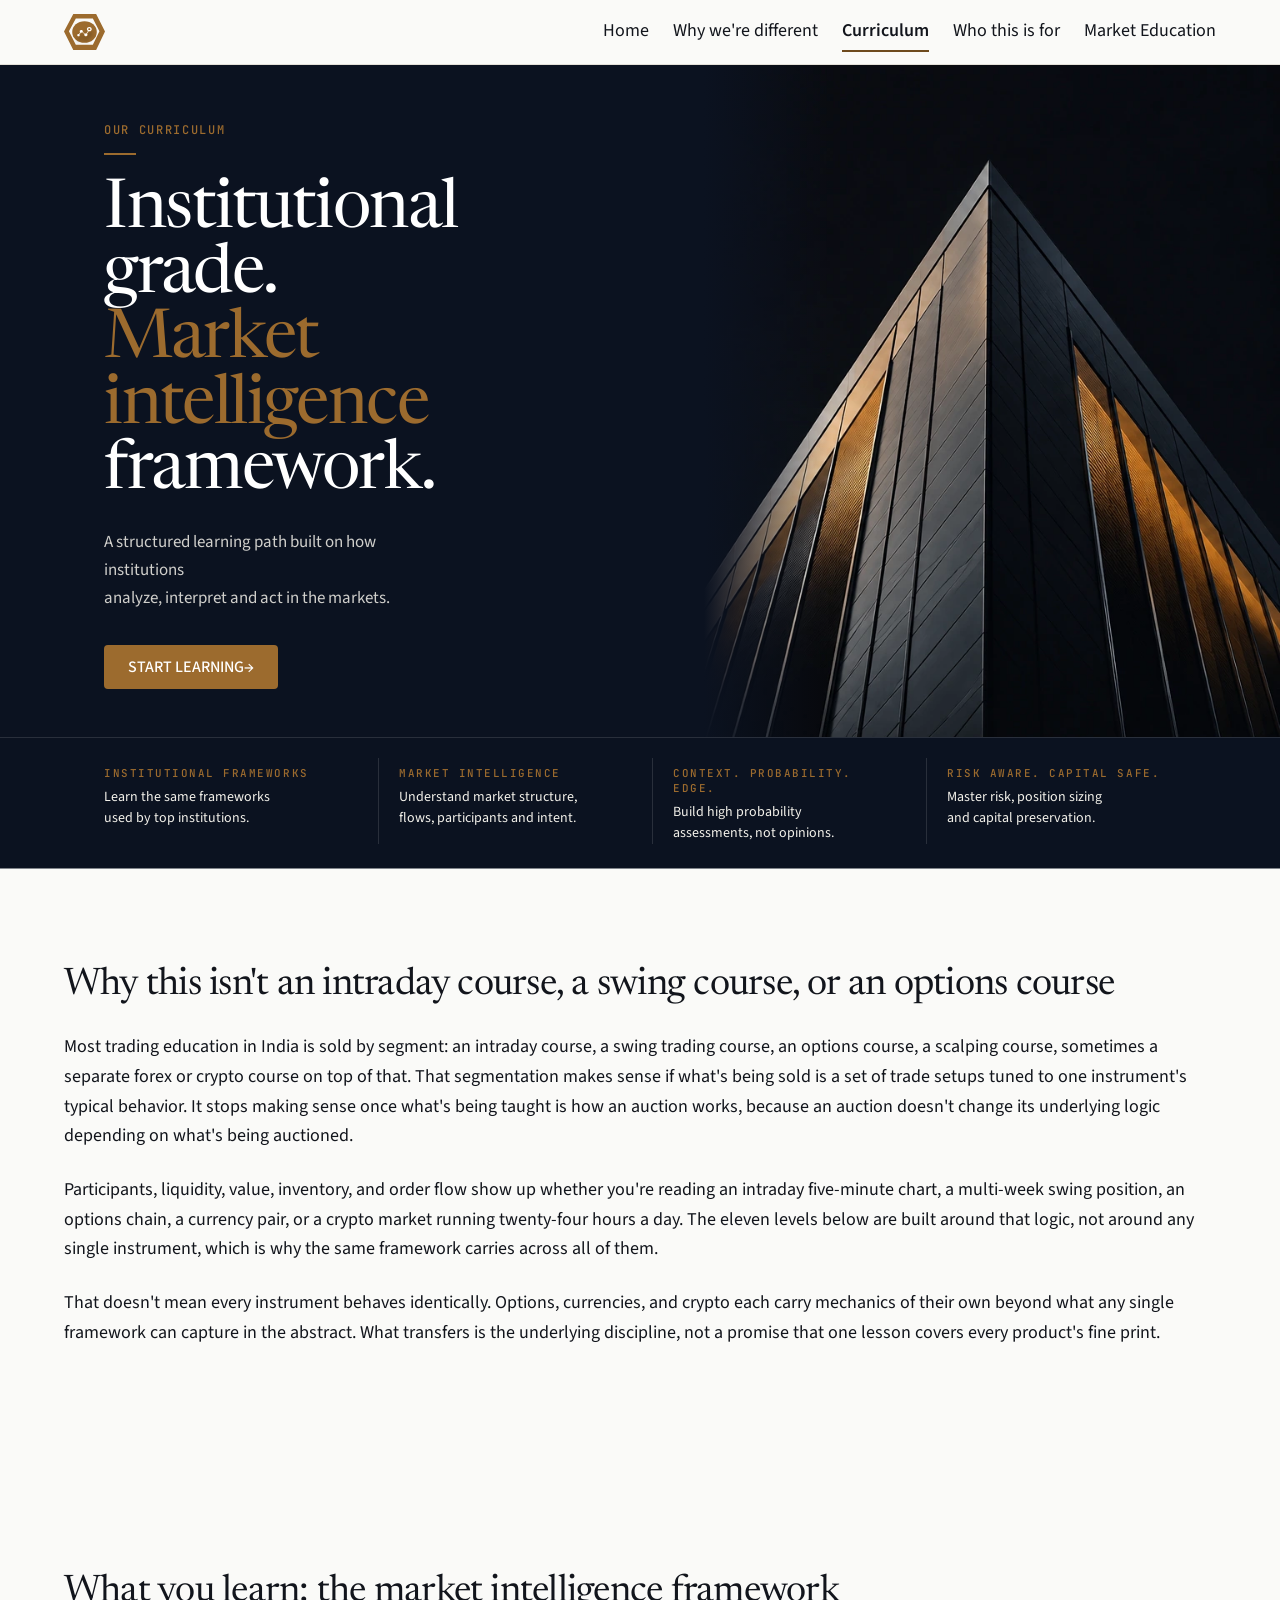
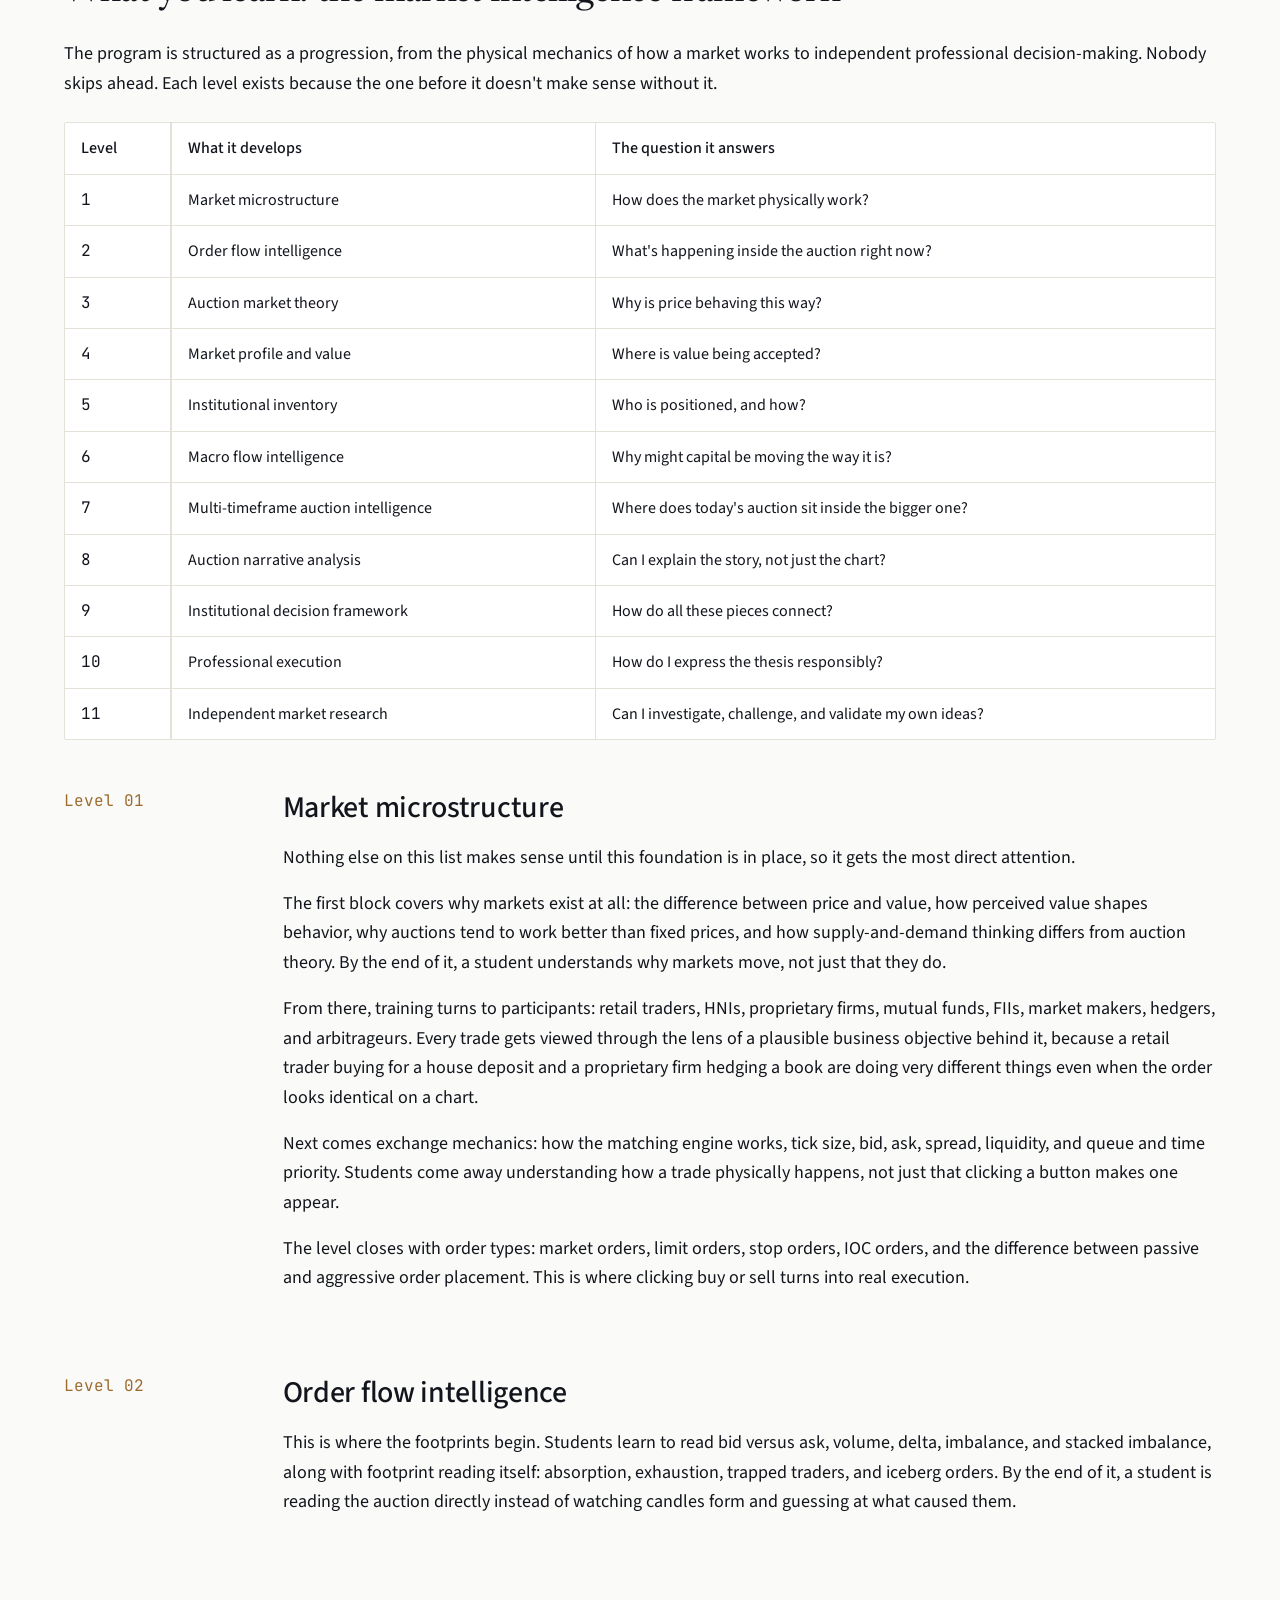
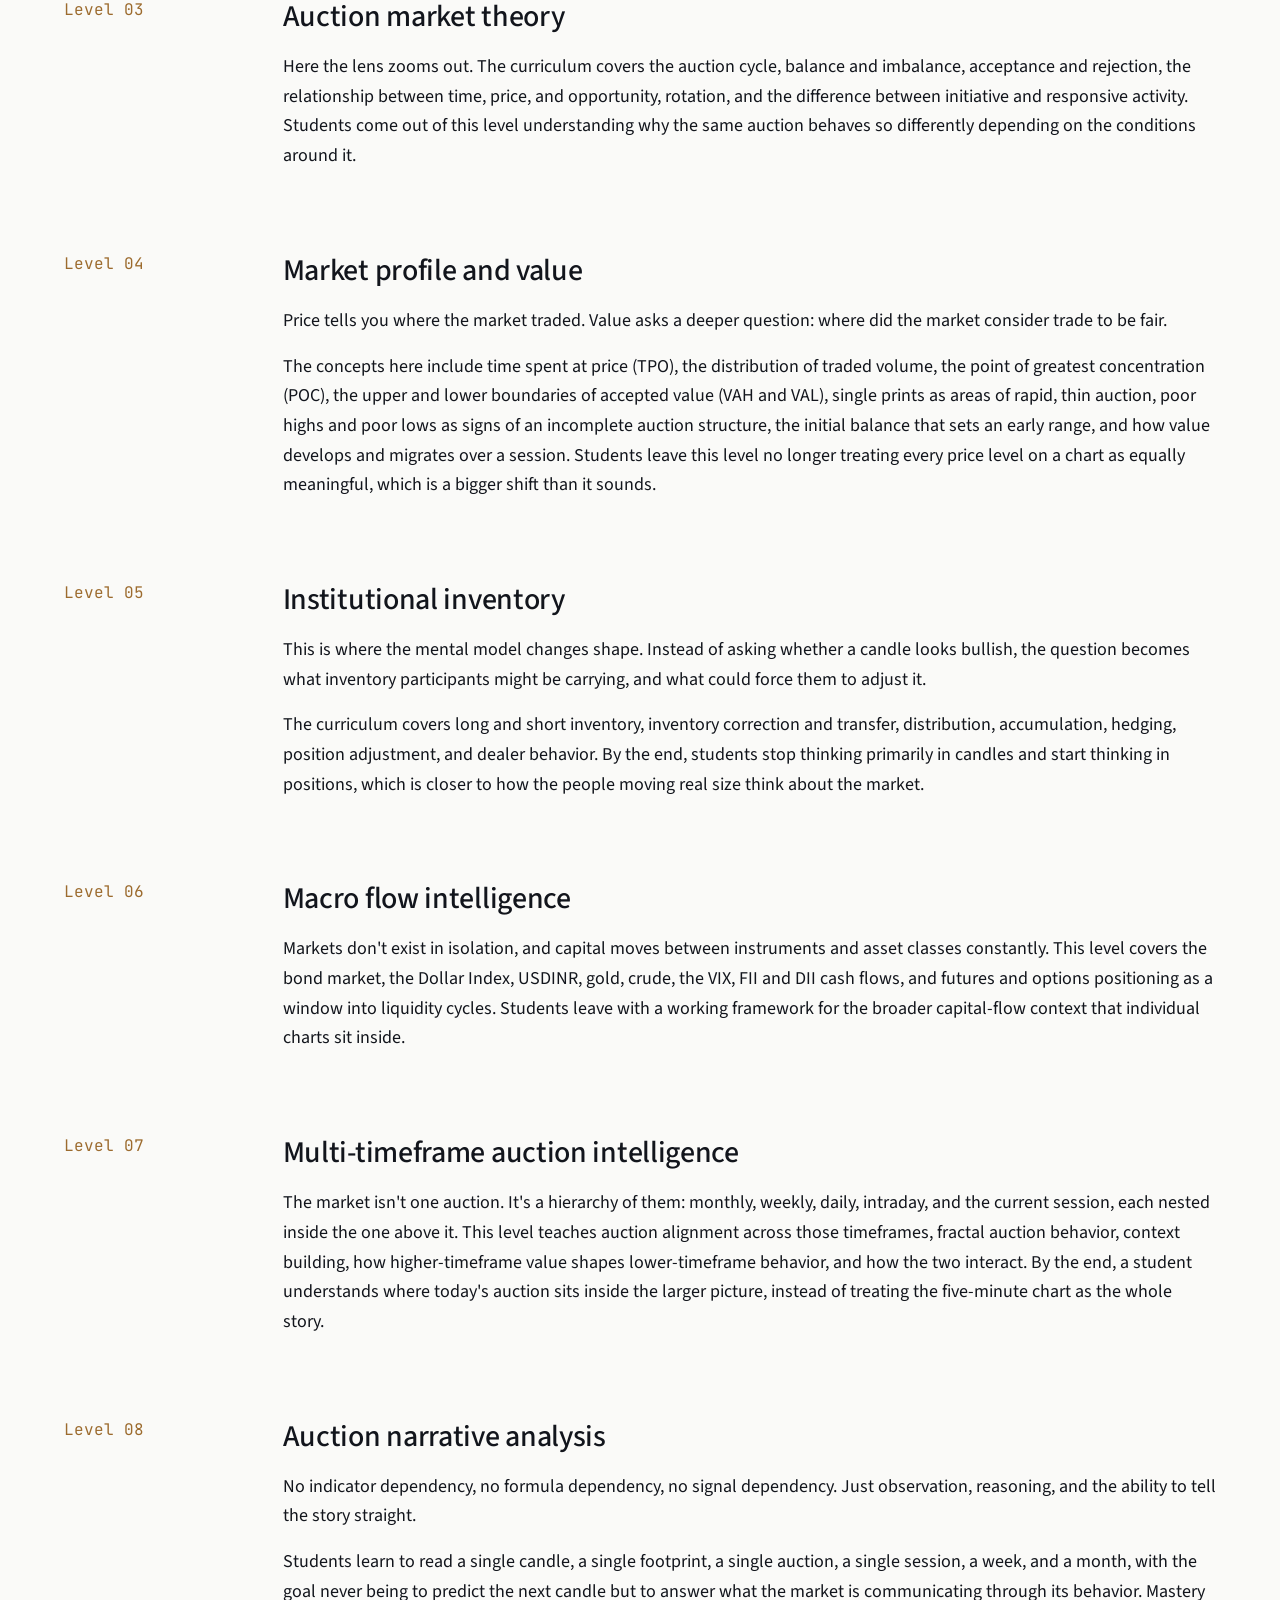
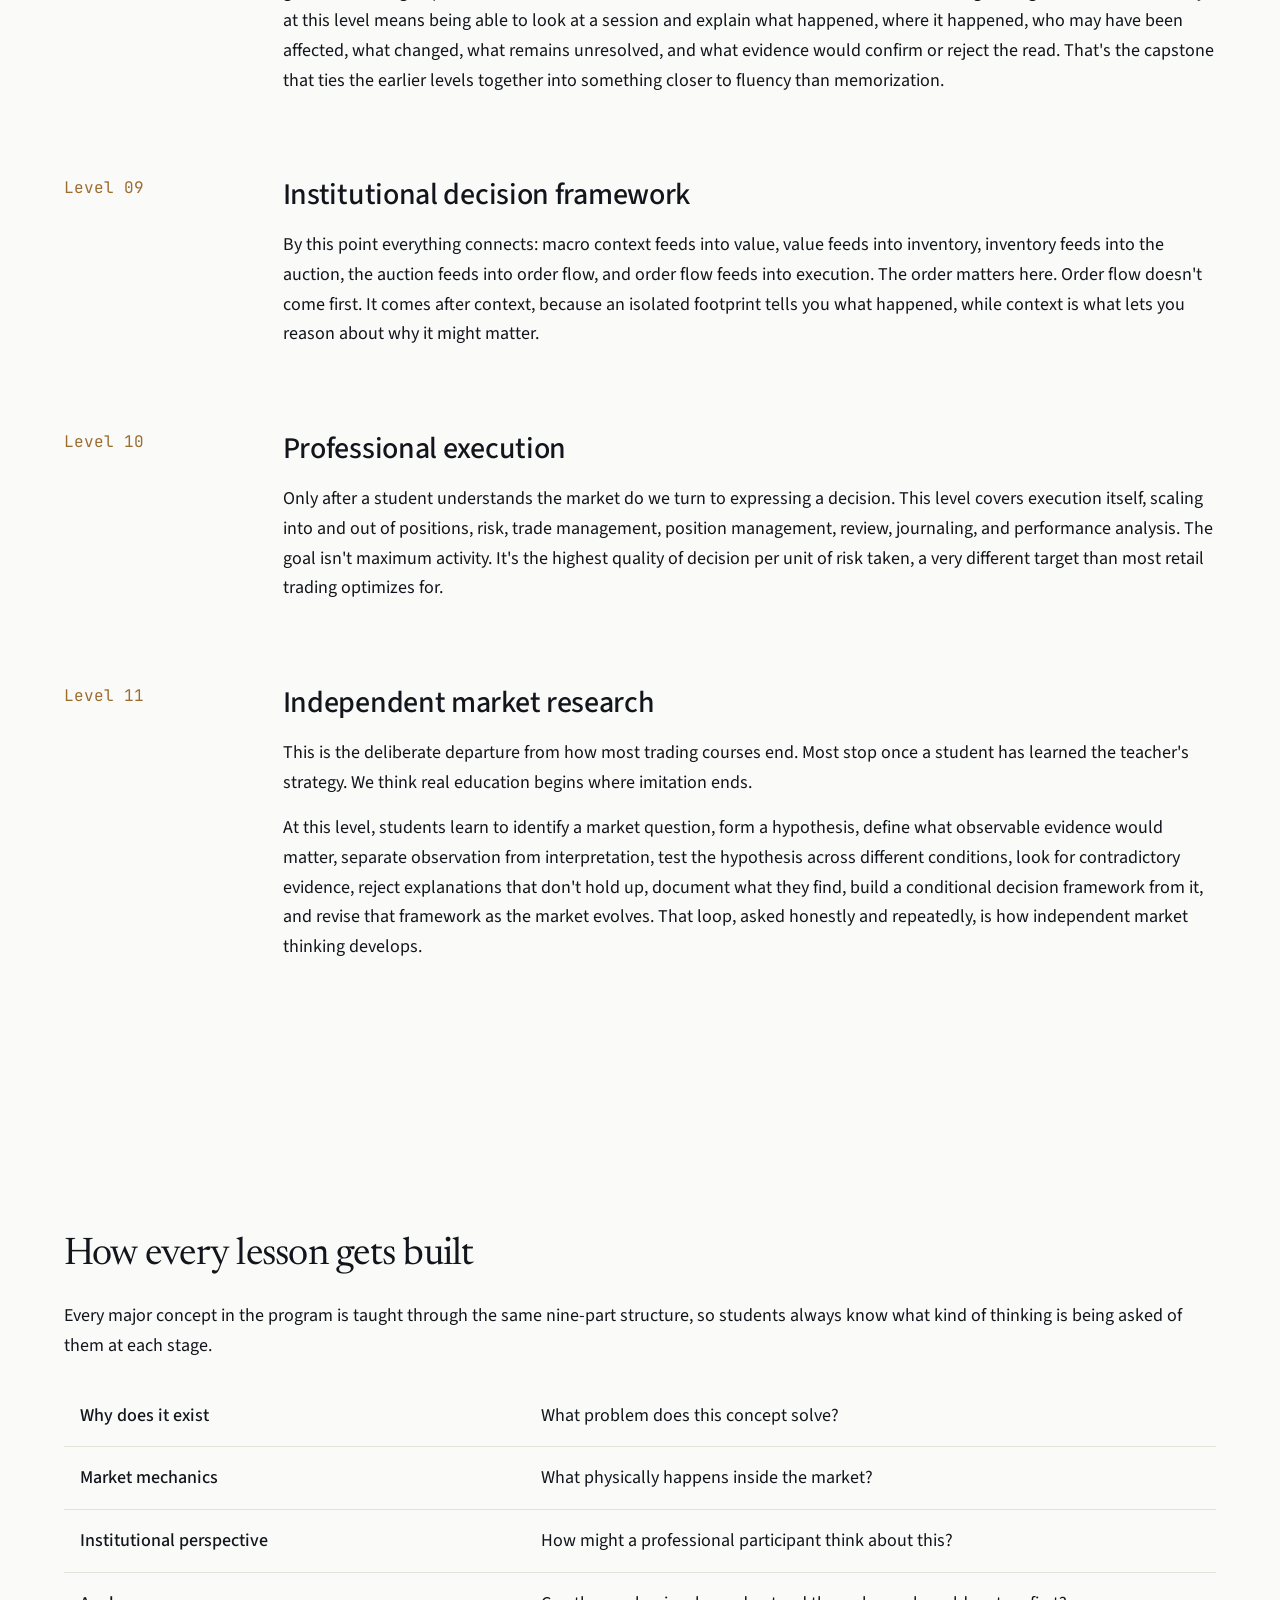
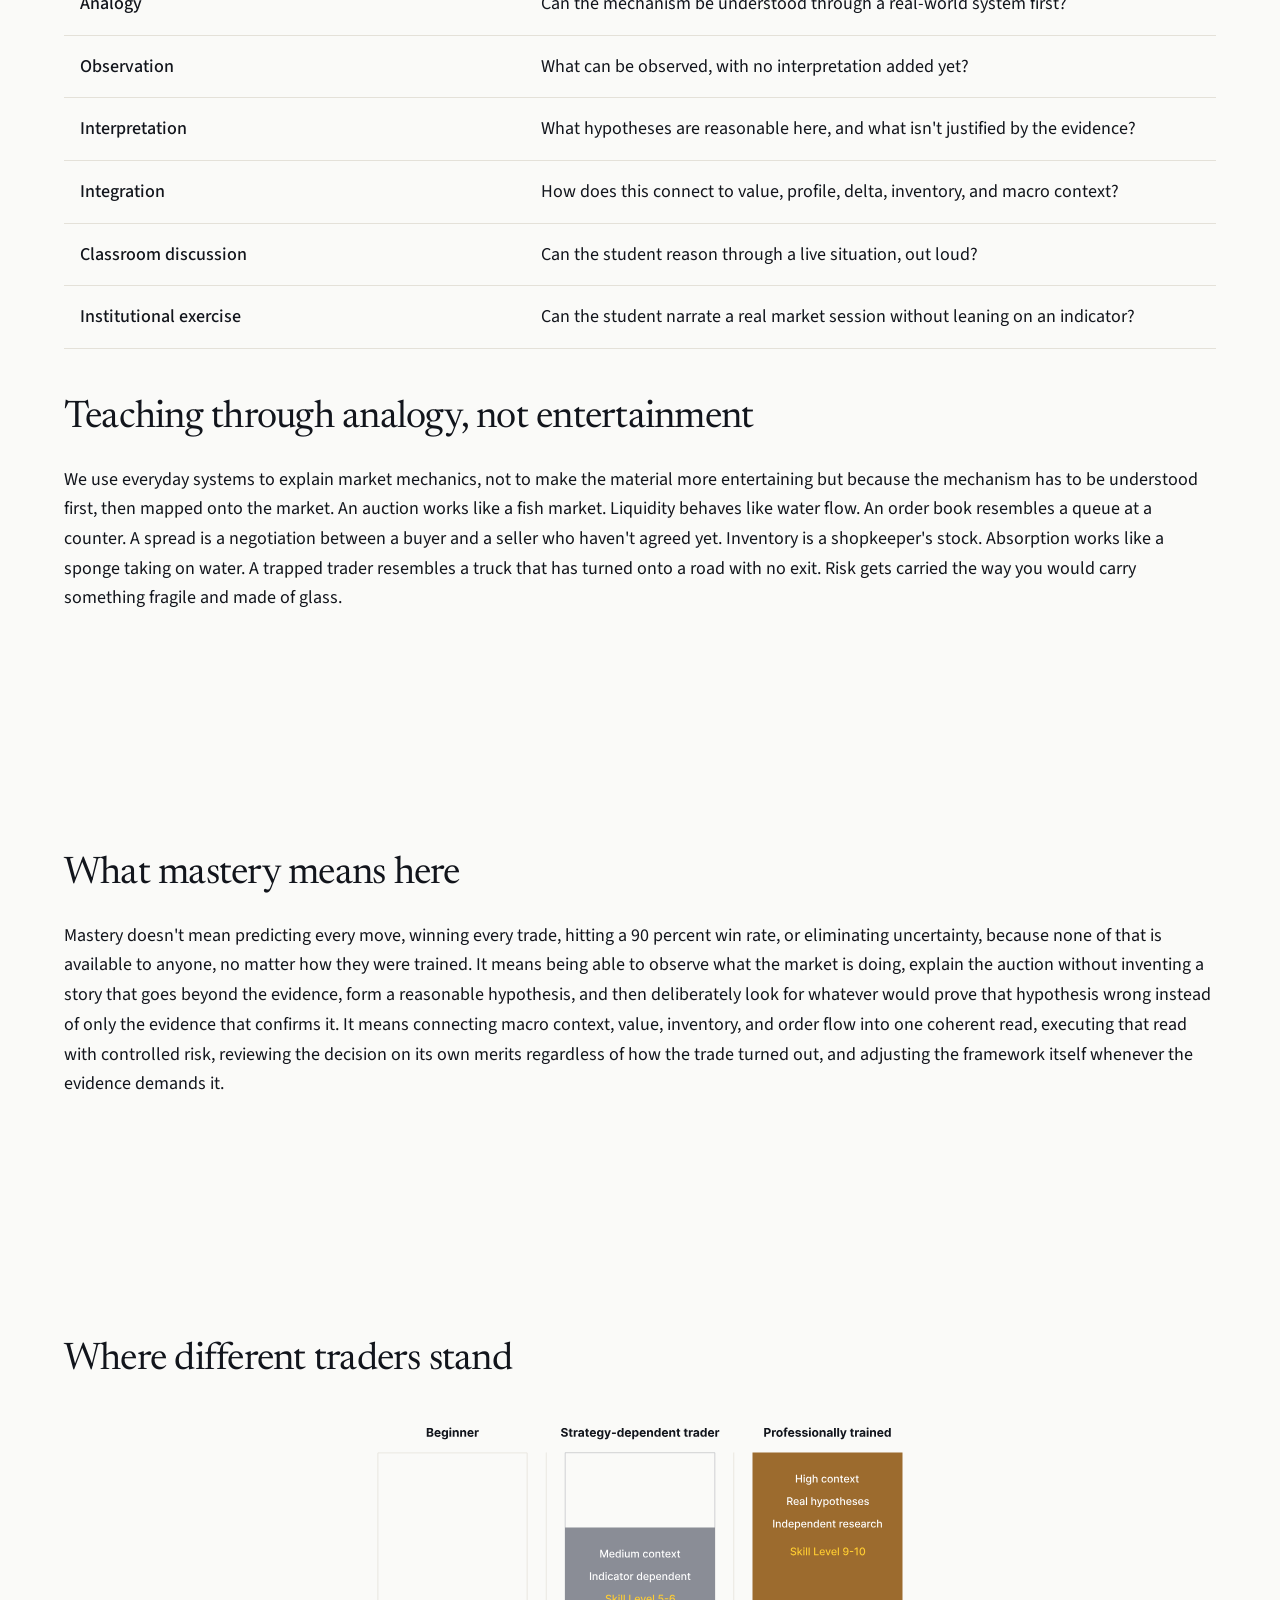
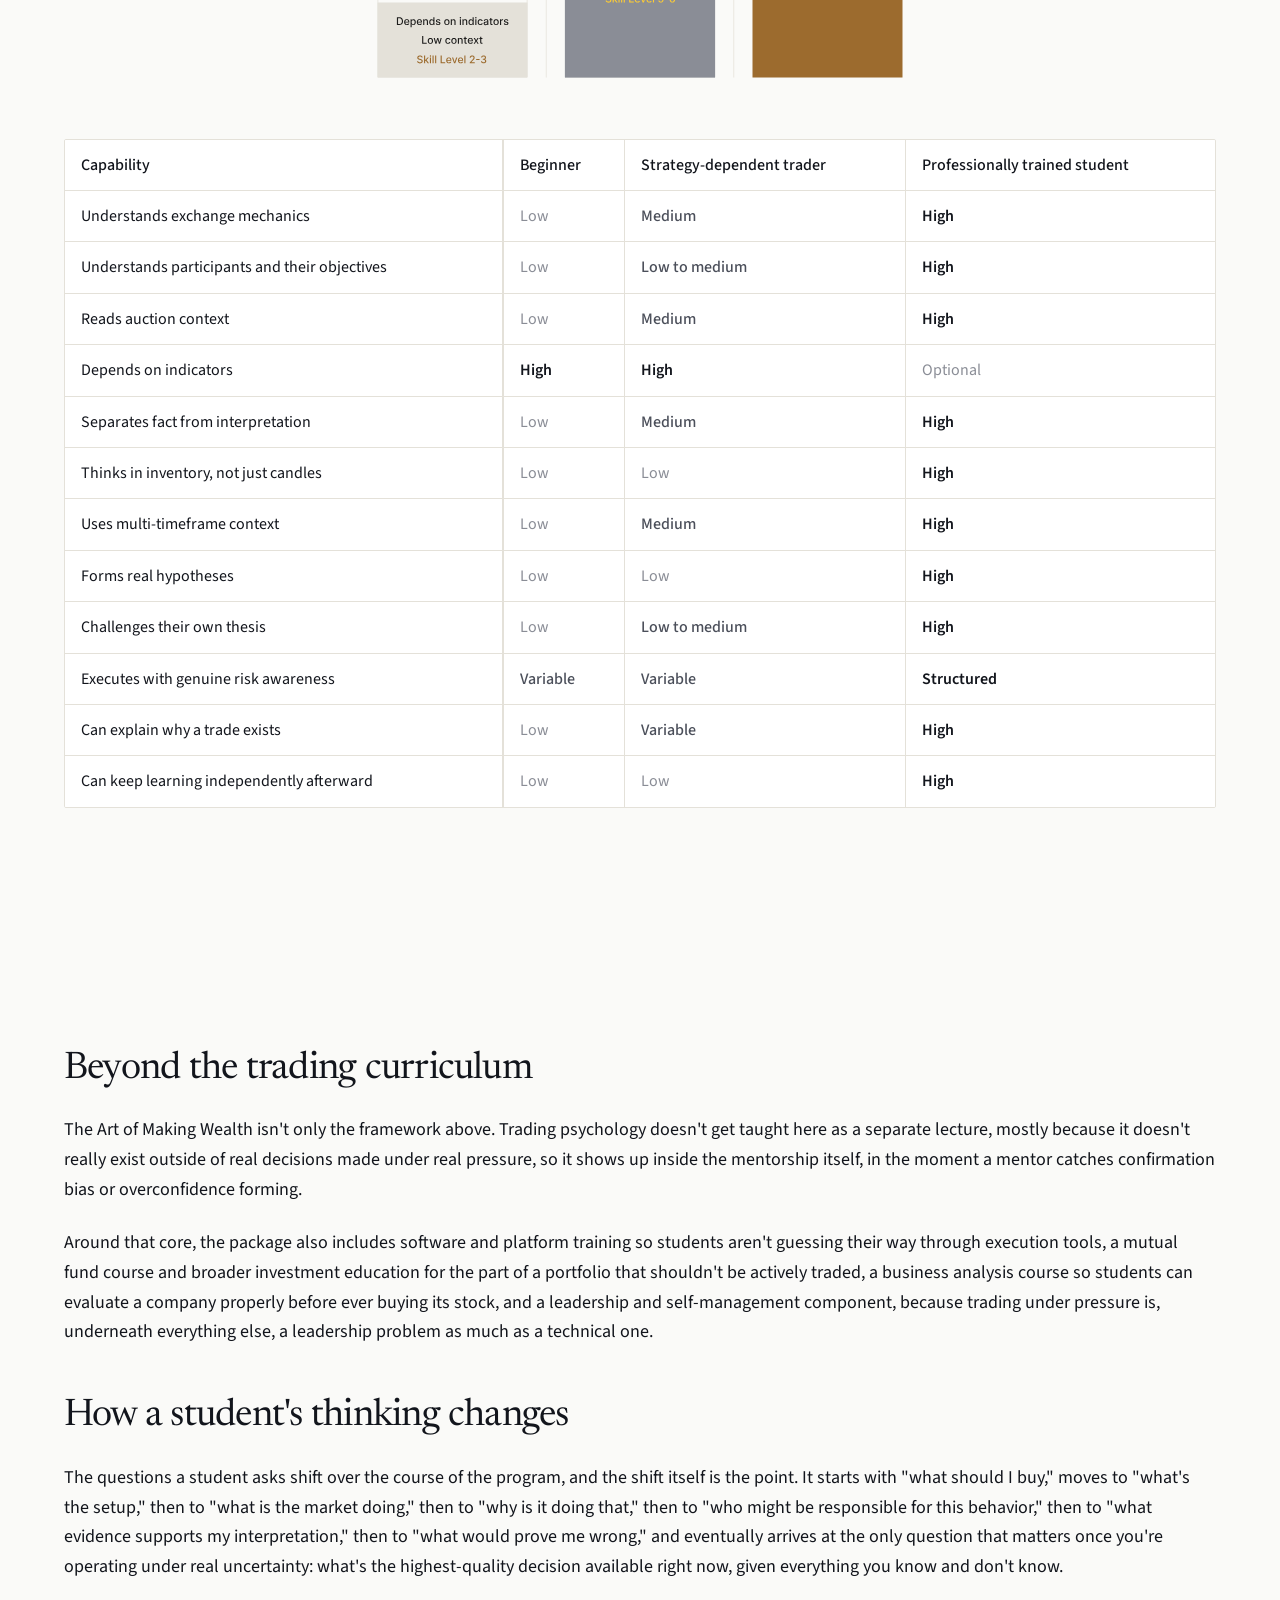
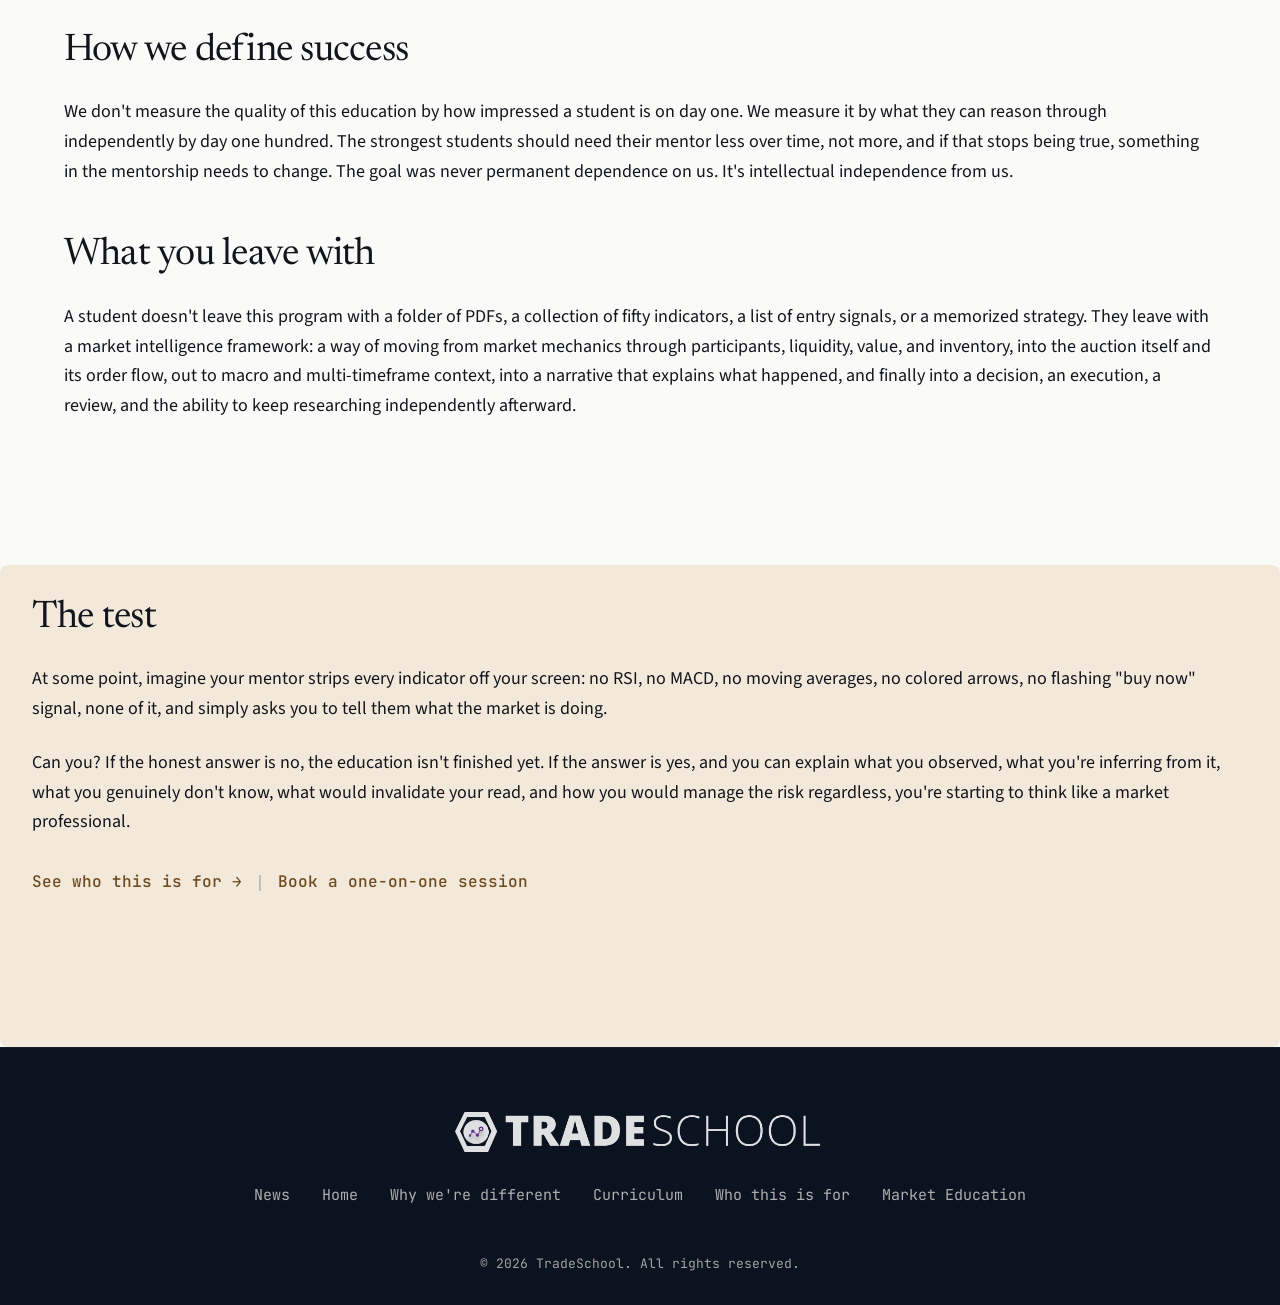
==== commit bd437566: "Added hero session images Updated images, Updated header description Hero session redesign in all pa" ====
--- a/curriculum.html
+++ b/curriculum.html
@@ -59,16 +59,17 @@
       <div class="hero-shared__inner full-bleed-content">
         <div class="hero-shared__grid">
           <div class="hero-shared__content">
-            <span class="hero-shared__eyebrow eyebrow">STOCK MARKET EDUCATION, REDEFINED</span>
+            <span class="hero-shared__eyebrow eyebrow">OUR CURRICULUM</span>
             <div class="section-rule hero-shared__rule"></div>
             <h1 class="hero-shared__title">
-              <span class="hero-shared__title--white">We don’t teach</span><br>
-              <span class="hero-shared__title--white">strategies.</span><br>
-              <span class="hero-shared__title--accent">We build market</span><br>
-              <span class="hero-shared__title--accent">readers.</span>
+              <span class="hero-shared__title--white">Institutional grade.</span><br>
+              <span class="hero-shared__title--accent">Market intelligence</span><br>
+              <span class="hero-shared__title--white">framework.</span>
             </h1>
-            <p class="hero-shared__desc">Most institutes sell you rules.<br>We teach you how the market really works.</p>
-            <a href="https://wa.me/919481369078" target="_blank" rel="noopener noreferrer" class="btn-primary hero-shared__cta">SEE WHAT MAKES US DIFFERENT <span aria-hidden="true">→</span></a>
+            <p class="hero-shared__desc">A structured learning path built on how institutions<br>analyze, interpret and
+              act in the markets.</p>
+            <a href="https://wa.me/919481369078" target="_blank" rel="noopener noreferrer"
+              class="btn-primary hero-shared__cta">START LEARNING <span aria-hidden="true">→</span></a>
           </div>
         </div>
       </div>
@@ -76,13 +77,19 @@
     <section class="hero-features-bar full-bleed-section" aria-label="Key differentiators">
       <div class="hero-features-bar__inner full-bleed-content">
         <div class="hero-shared__features" role="list">
-          <div class="hero-shared__feat" role="listitem"><span class="hero-shared__feat-kicker">REAL MARKET FOCUS</span><span class="hero-shared__feat-value">No Strategies.<br>Only Understanding.</span></div>
-          <div class="hero-shared__feat" role="listitem"><span class="hero-shared__feat-kicker">PRACTICAL &amp; RELEVANT</span><span class="hero-shared__feat-value">Real-Time Learning.<br>Real Market Context.</span></div>
-          <div class="hero-shared__feat" role="listitem"><span class="hero-shared__feat-kicker">BUILT ON EXPERIENCE</span><span class="hero-shared__feat-value">Years in the Market.<br>Thousands of Hours.</span></div>
-          <div class="hero-shared__feat" role="listitem"><span class="hero-shared__feat-kicker">TRANSPARENT &amp; HONEST</span><span class="hero-shared__feat-value">No Hype.<br>Just the Truth.</span></div>
-          <div class="hero-shared__feat" role="listitem"><span class="hero-shared__feat-kicker">FOCUSED ON YOU</span><span class="hero-shared__feat-value">Small Batches.<br>Personal Attention.</span></div>
-        </div>
-      </div>
+          <div class="hero-shared__feat" role="listitem"><span class="hero-shared__feat-kicker">INSTITUTIONAL
+              FRAMEWORKS</span><span class="hero-shared__feat-value">Learn the same frameworks<br>used by top
+              institutions.</span></div>
+          <div class="hero-shared__feat" role="listitem"><span class="hero-shared__feat-kicker">MARKET
+              INTELLIGENCE</span><span class="hero-shared__feat-value">Understand market structure,<br>flows,
+              participants and intent.</span></div>
+          <div class="hero-shared__feat" role="listitem"><span class="hero-shared__feat-kicker">CONTEXT. PROBABILITY.
+              EDGE.</span><span class="hero-shared__feat-value">Build high probability<br>assessments, not
+              opinions.</span></div>
+          <div class="hero-shared__feat" role="listitem"><span class="hero-shared__feat-kicker">RISK AWARE. CAPITAL
+              SAFE.</span><span class="hero-shared__feat-value">Master risk, position sizing<br>and capital
+              preservation.</span></div>
+        </div>
     </section>
 
     <!-- Sticky Mobile CTA Bar -->
--- a/css/styles.css
+++ b/css/styles.css
@@ -1599,8 +1599,9 @@
 }
 
 .hero-shared__features {
-  display: grid;
-  grid-template-columns: 1fr 1fr;
+  display: flex;
+  flex-wrap: wrap;
+  justify-content: center;
   gap: var(--space-4);
   border-top: none;
   margin-top: 0;
@@ -1609,10 +1610,10 @@
 
 @media (min-width: 640px) {
   .hero-shared__features {
-    grid-template-columns: repeat(5, 1fr);
     gap: 24px;
     margin-top: 0;
     padding-top: 0;
+    justify-content: center;
   }
 }
 
@@ -1621,6 +1622,16 @@
   flex-direction: column;
   gap: 6px;
   padding-top: var(--space-2);
+  flex: 1 1 180px;
+  max-width: 260px;
+  min-width: 160px;
+}
+
+@media (max-width: 639px) {
+  .hero-shared__feat {
+    flex: 1 1 calc(50% - var(--space-4));
+    max-width: calc(50% - var(--space-4) / 2);
+  }
 }
 
 @media (min-width: 640px) {
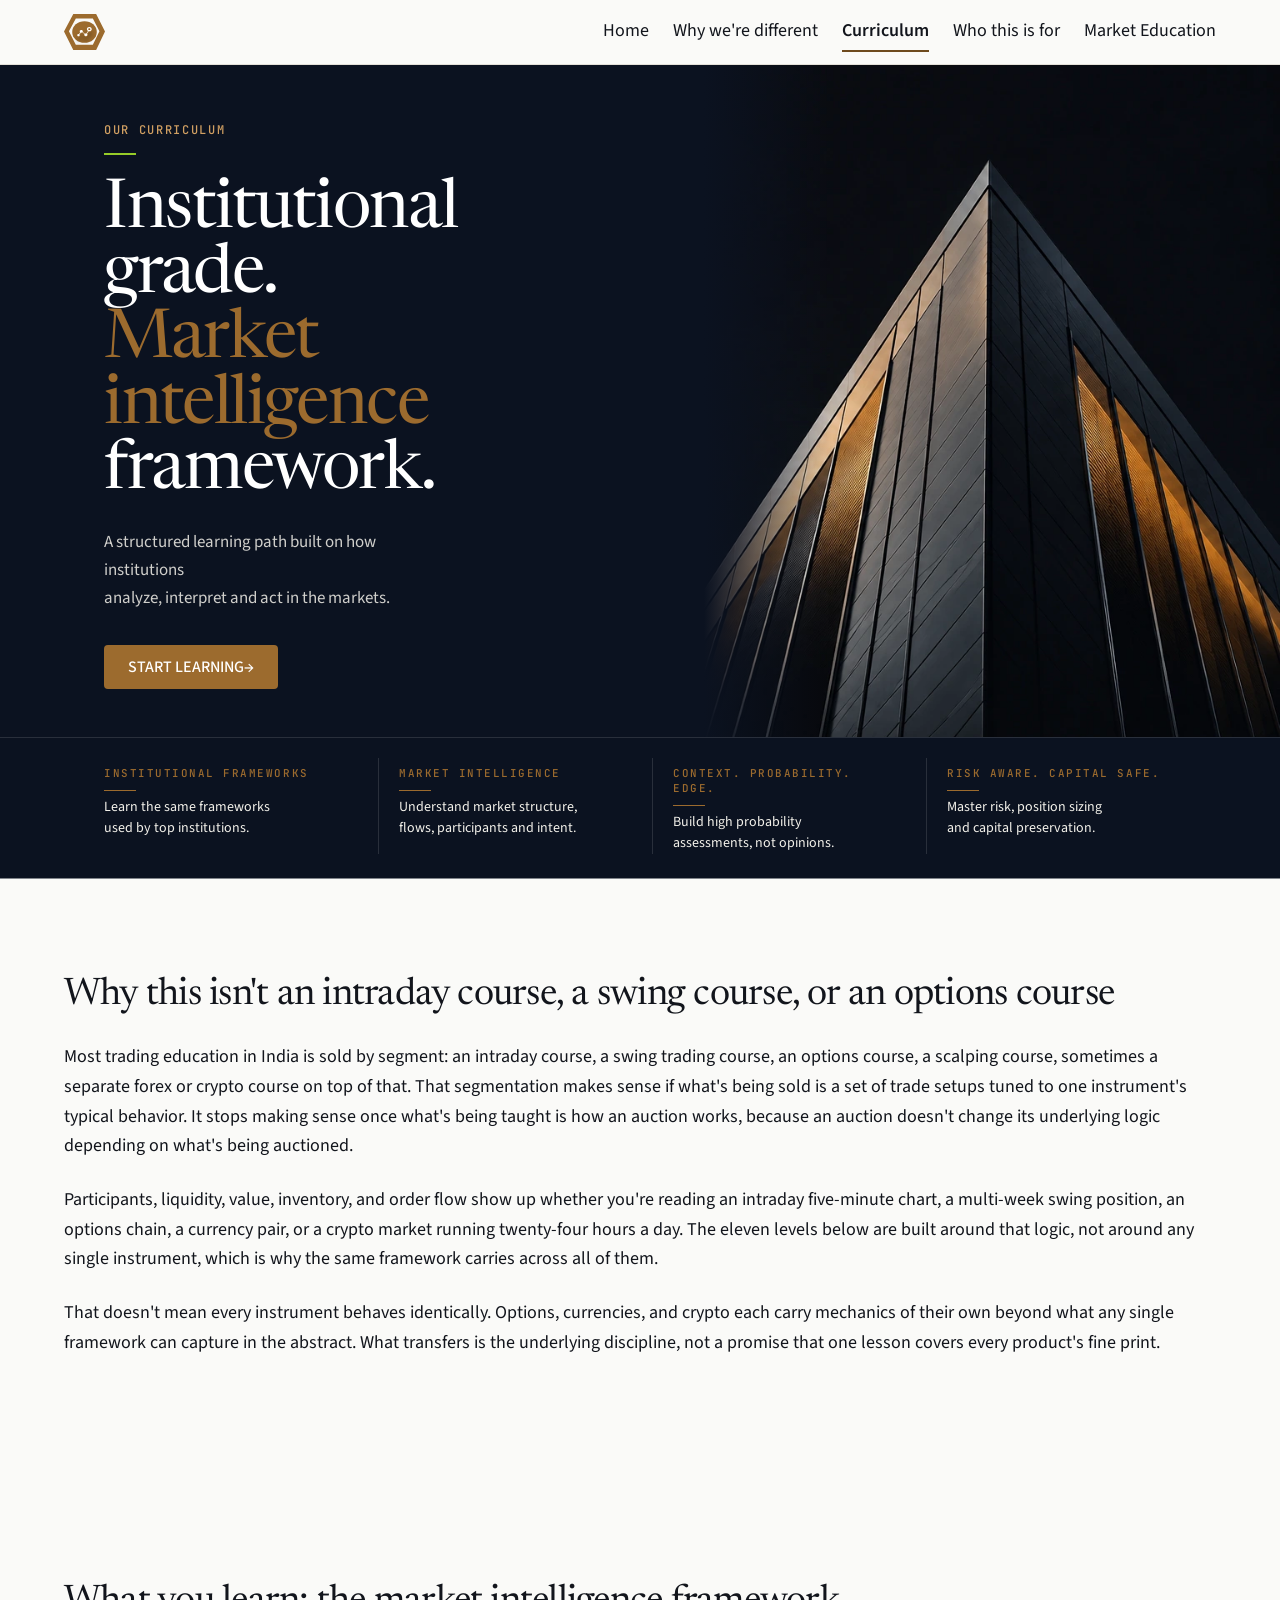
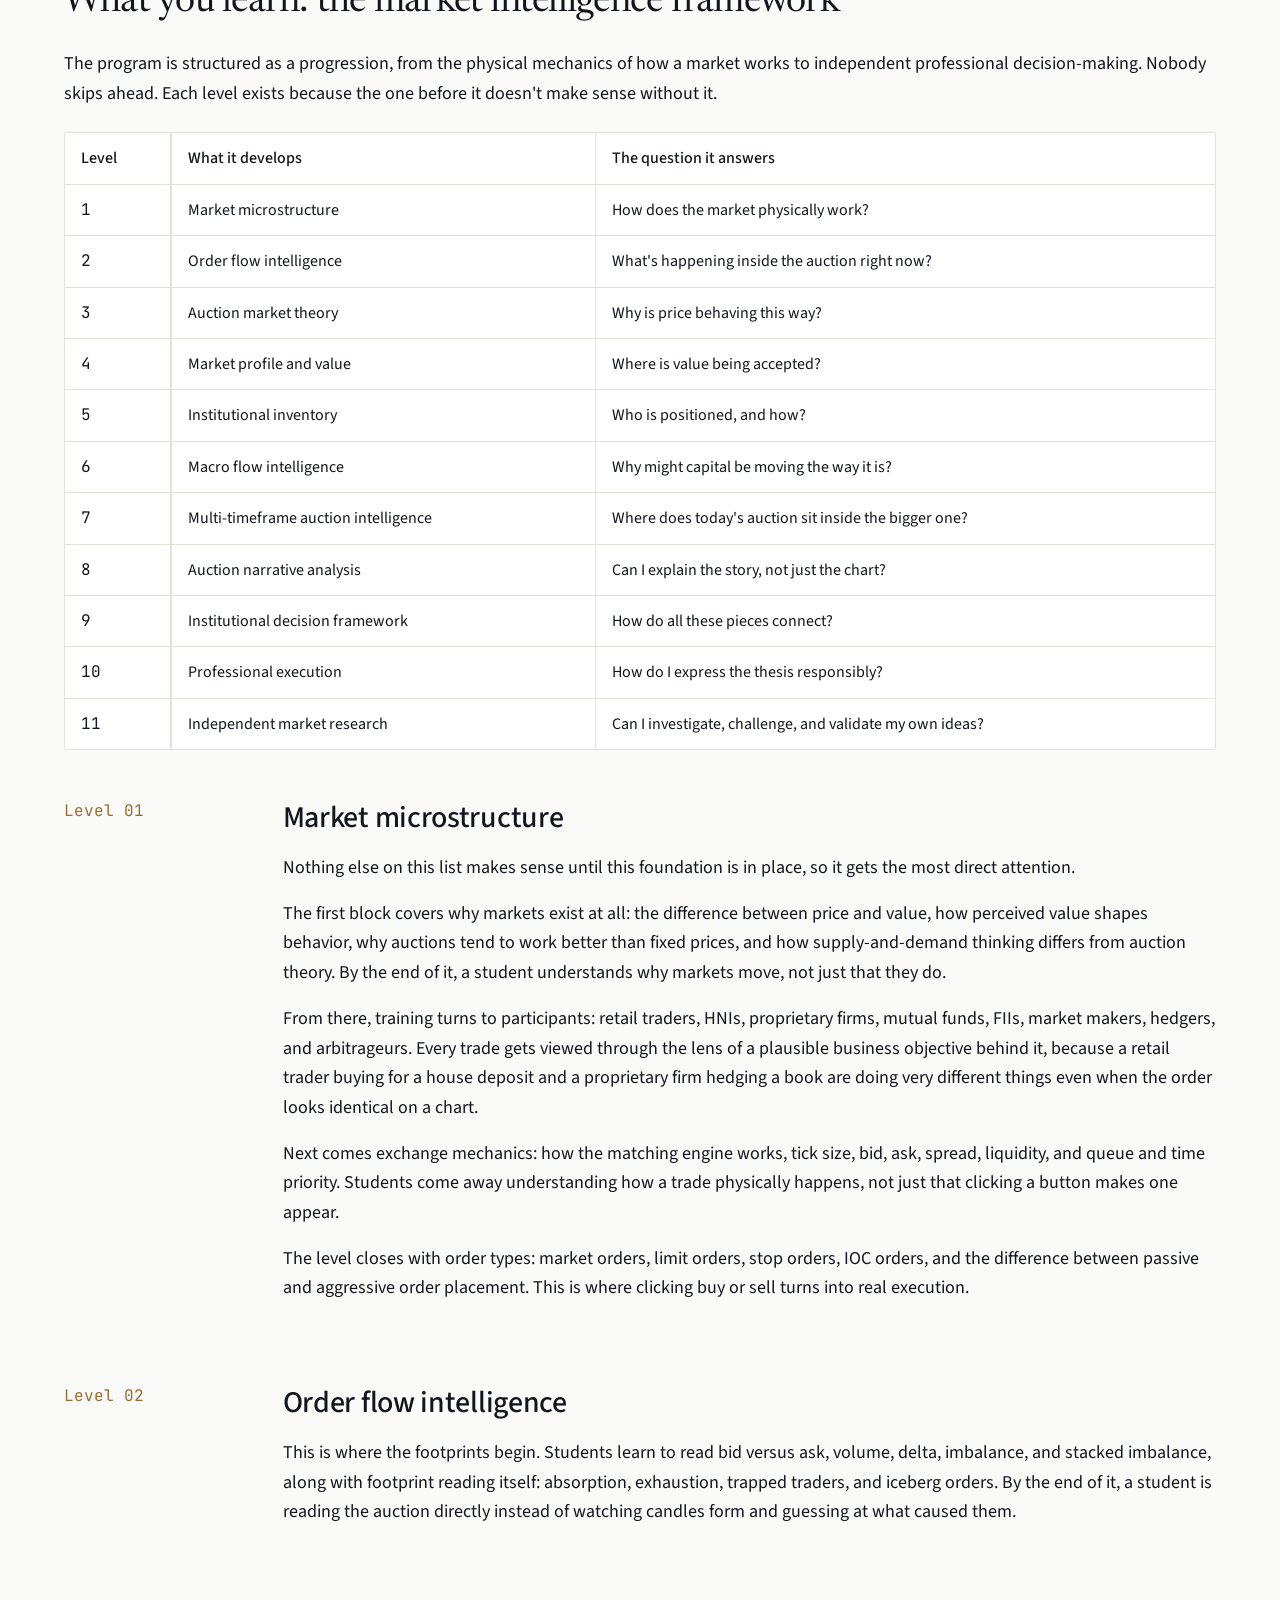
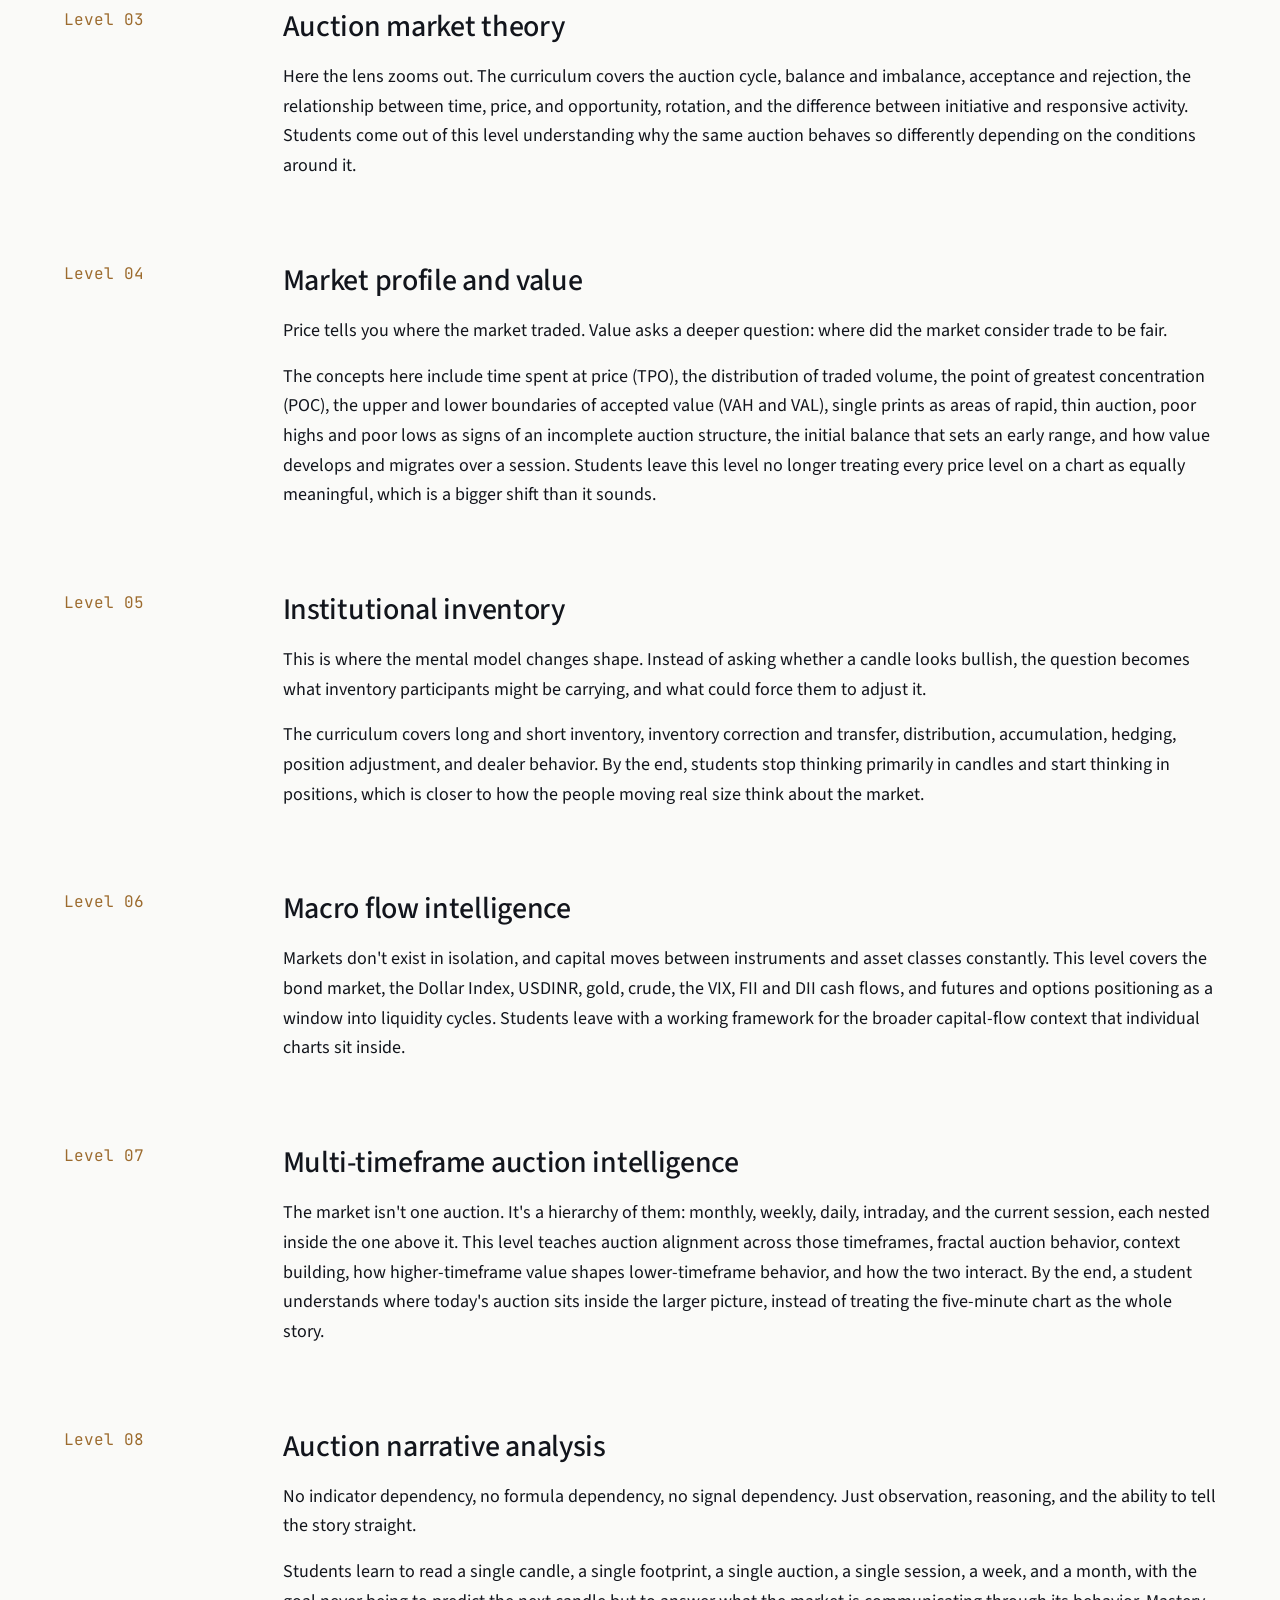
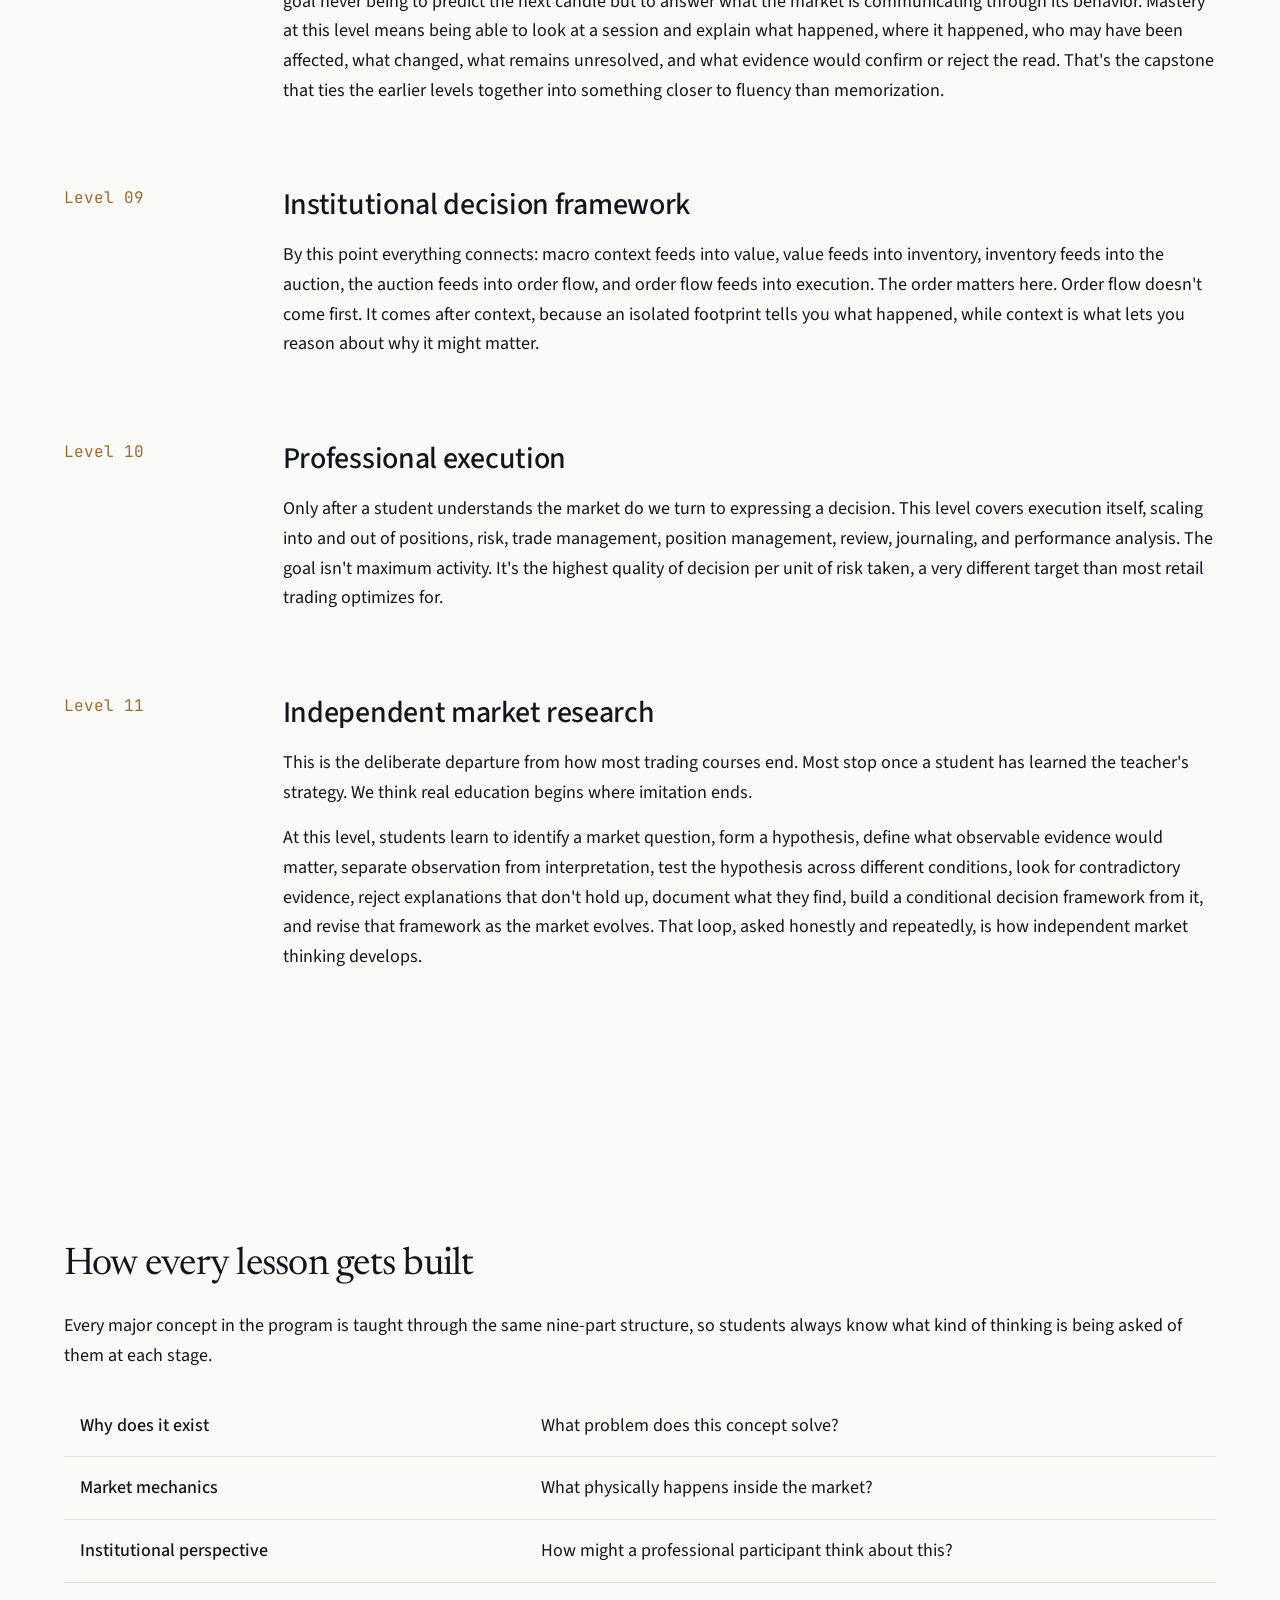
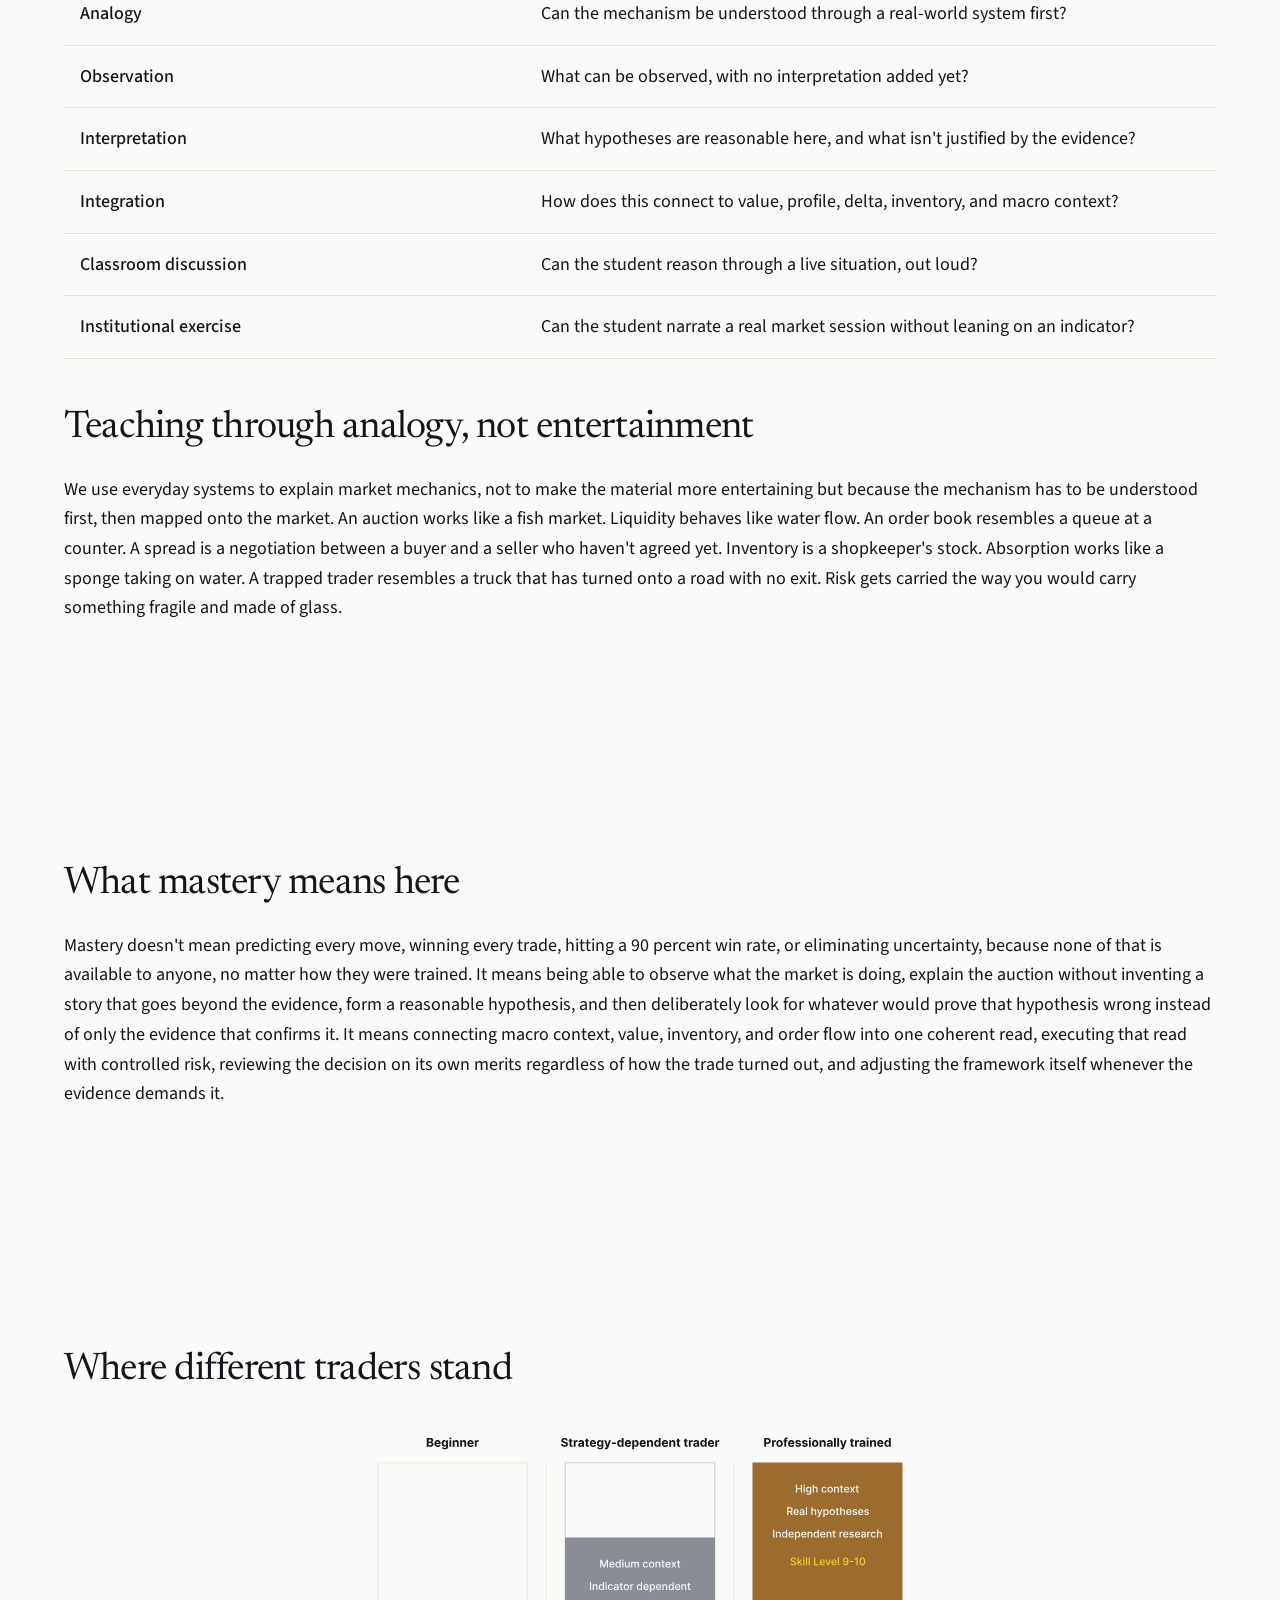
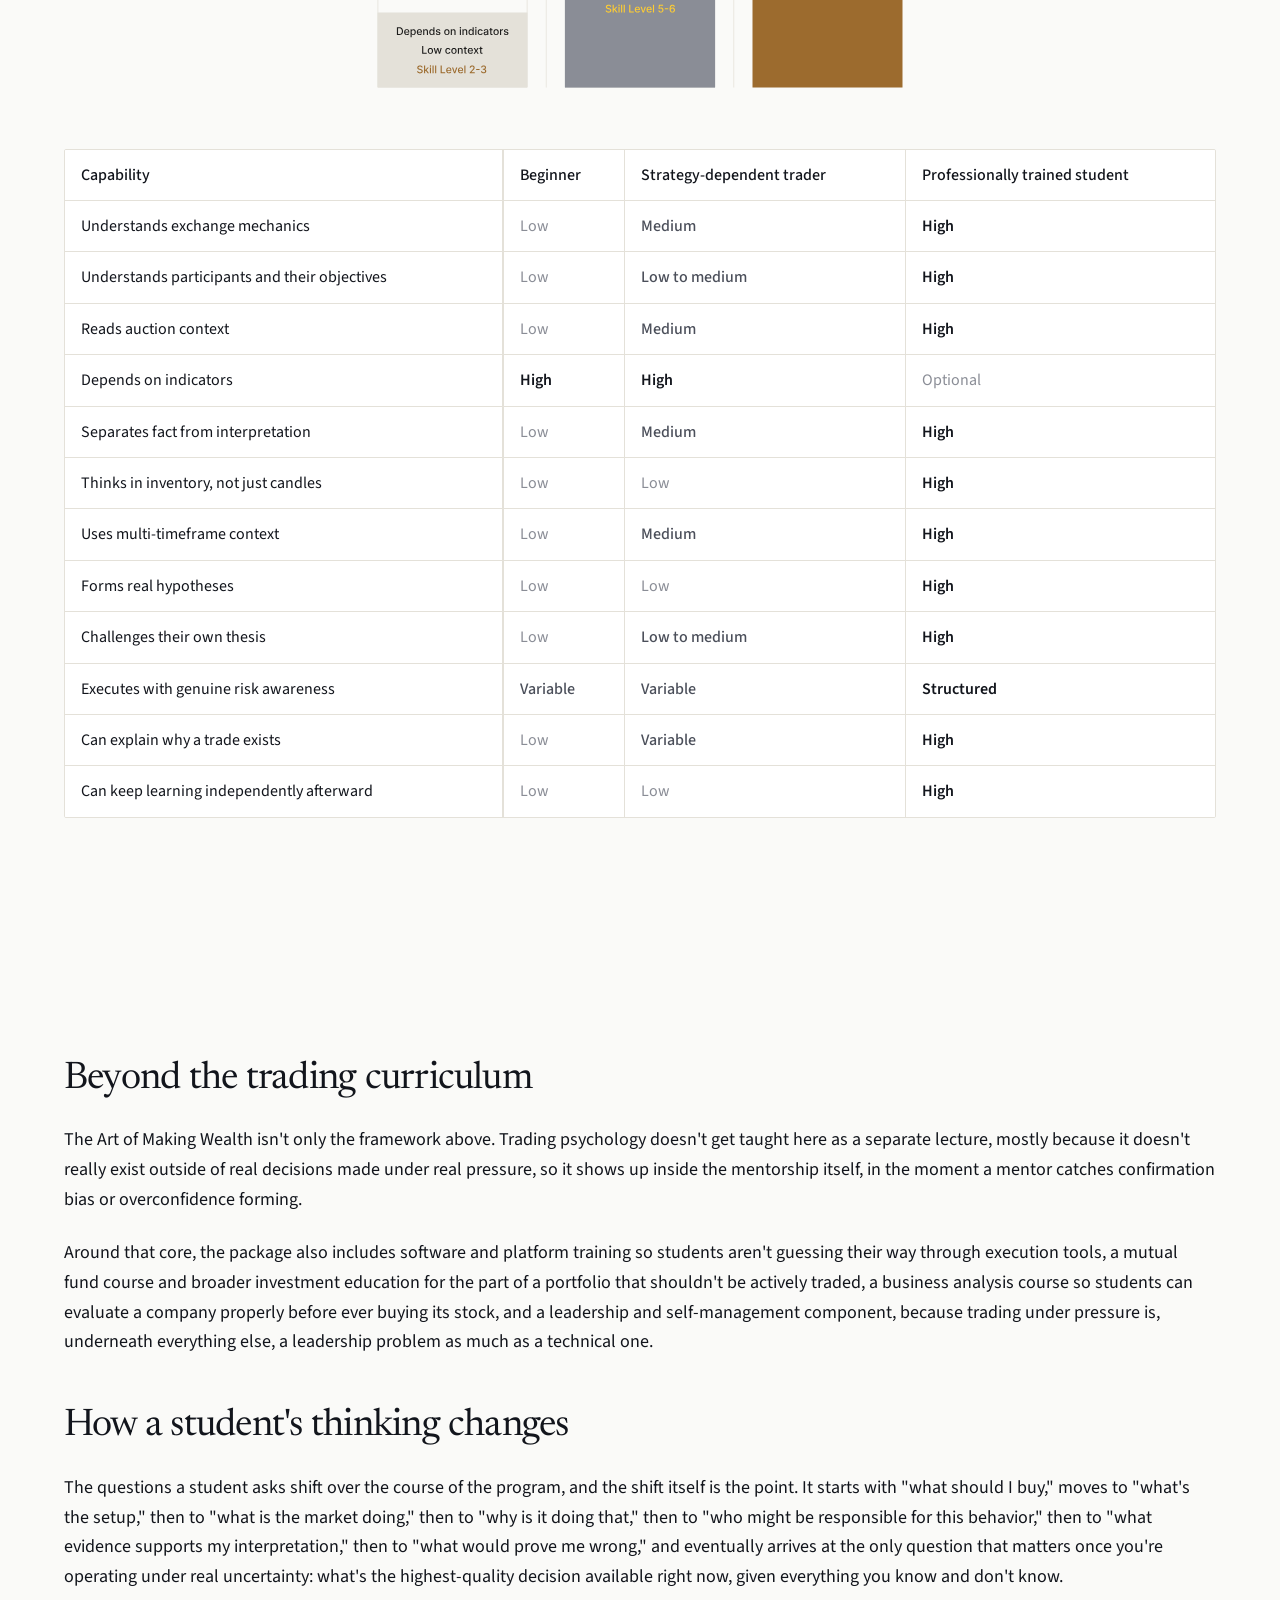
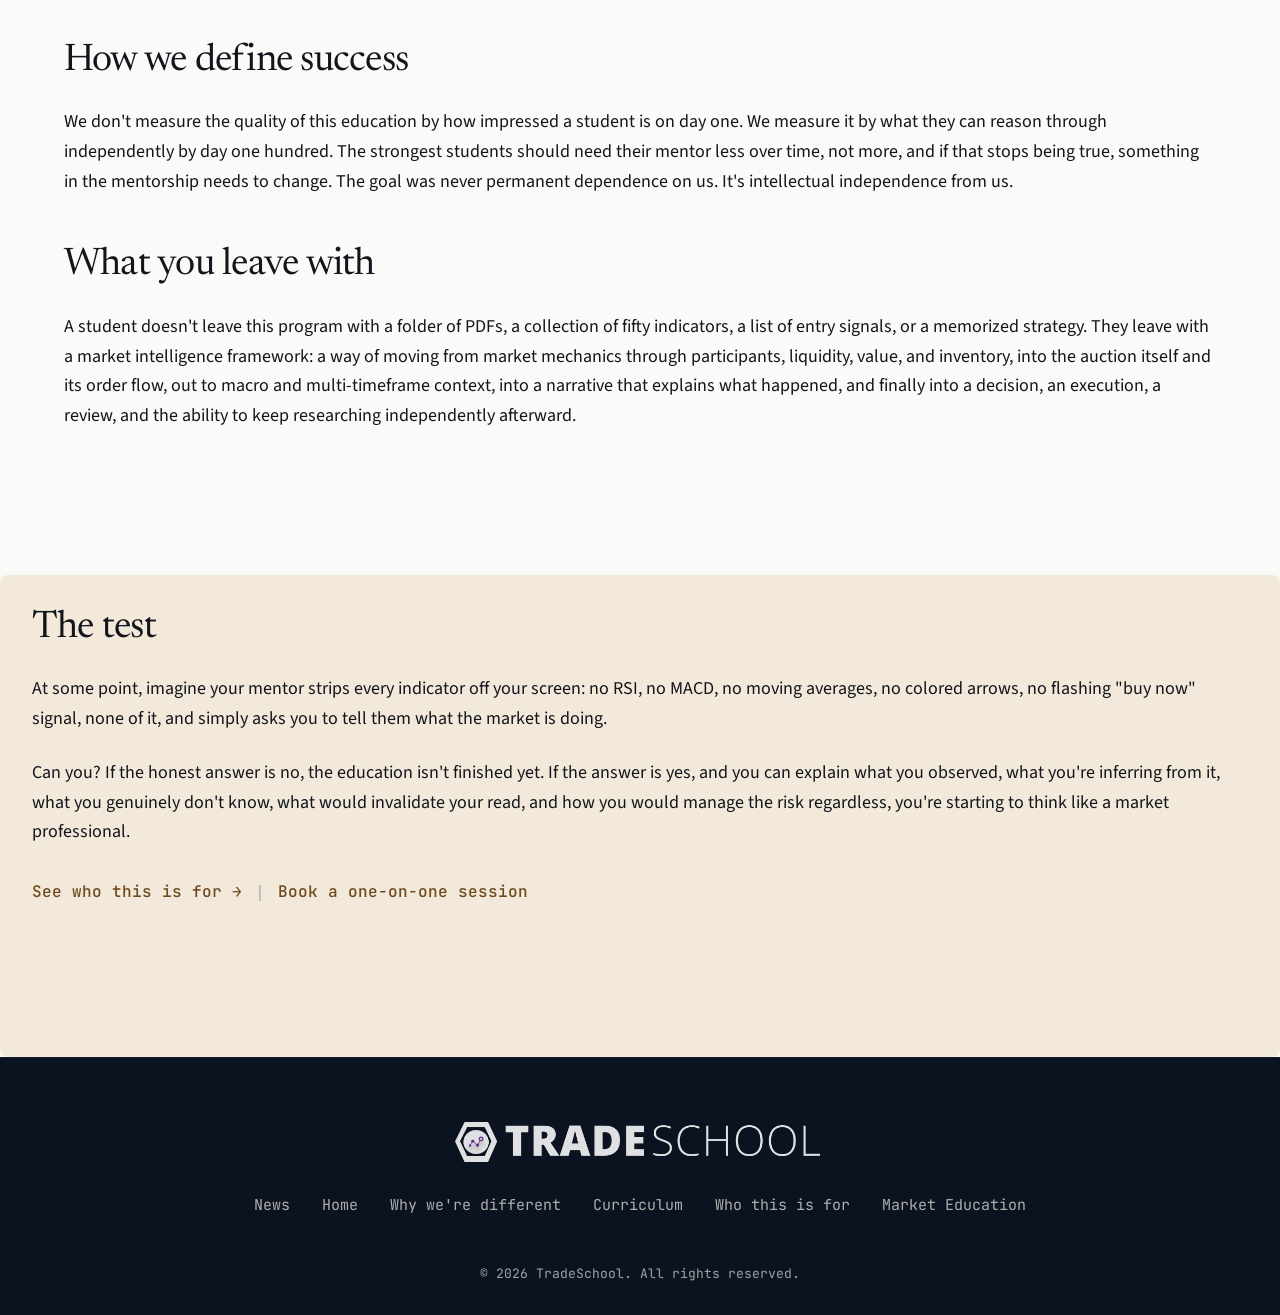
==== commit a82b7cf7: "Quote Card added; Description Eyebrow colour changed" ====
--- a/curriculum.html
+++ b/curriculum.html
@@ -11,6 +11,7 @@
     href="data:image/svg+xml,%3Csvg xmlns='http://www.w3.org/2000/svg' viewBox='0 0 64 64'%3E%3Crect width='64' height='64' rx='12' fill='%239C6B2E'/%3E%3Ctext x='32' y='44' font-family='Georgia,serif' font-size='36' fill='%23FAFAF8' text-anchor='middle'%3ET%3C/text%3E%3C/svg%3E">
   <link rel="preconnect" href="https://fonts.googleapis.com">
   <link rel="preconnect" href="https://fonts.gstatic.com" crossorigin>
+  <link href="https://api.fontshare.com/v2/css?f[]=spline-sans@400,500,600&display=swap" rel="stylesheet">
   <link rel="stylesheet" href="css/styles.css">
   <link rel="stylesheet"
     href="https://fonts.googleapis.com/css2?family=Source+Sans+3:wght@400;500;600&family=Inter:wght@400;500;600&family=JetBrains+Mono:wght@400;500&family=Newsreader:ital,opsz,wght@0,6..72,400;0,6..72,500;1,6..72,400;1,6..72,500&display=swap">
--- a/css/styles.css
+++ b/css/styles.css
@@ -14,10 +14,17 @@
   /* One disciplined accent */
   --color-accent-deep: #6E4A1E;
   --color-accent-wash: #F3E9DB;
-
-  /* Typography — 3-fonts: Newsreader (header) + Source Sans 3 (body + Inter fallback) + JetBrains Mono */
+  /* One new accent */
+  --color-accent-new: #D09F62;
+  /* Eyebrow Color */
+  --color-eyebrow: #96CC28;
+  /* FT — pixel-perfect quote mark */
+  --o3-color-palette-oxford: #0F5499;
+  --o3-icon-quote-left: url("data:image/svg+xml;charset=utf-8,%3Csvg xmlns='http://www.w3.org/2000/svg' fill='none' viewBox='0 0 1024 1024'%3E%3Cpath fill='%23000' d='M259.728 440.648c115.854-20.986 235.92 48.267 235.92 184.676 0 104.93-92.683 184.676-189.579 184.676C190.215 810 87 736.549 87 577.056c0-186.725 160.005-346.183 393.719-363.043a.2.2 0 0 1 .213.168l6.259 39.494a.2.2 0 0 1-.169.23C339.7 277.024 259.728 350.449 259.728 440.648m442.351 0C817.933 419.662 938 488.915 938 625.324 938 730.254 845.317 810 748.421 810c-115.854 0-219.07-73.451-219.07-232.944 0-186.725 160.005-346.183 393.719-363.043a.203.203 0 0 1 .214.168l6.259 39.494a.203.203 0 0 1-.169.23c-147.323 23.119-227.295 96.544-227.295 186.743'/%3E%3C/svg%3E");
+
+  /* Typography — Spline Sans primary, Source Sans 3 fallback + Inter fallback + JetBrains Mono */
   --font-display: 'Newsreader', serif;
-  --font-body: 'Source Sans 3', 'Inter', system-ui, sans-serif;
+  --font-body: 'Spline Sans', 'Source Sans 3', 'Inter', system-ui, sans-serif;
   --font-mono: 'JetBrains Mono', monospace;
 
   /* Spacing */
@@ -185,7 +192,7 @@
 .section-rule {
   width: 32px;
   height: 2px;
-  background-color: var(--color-accent);
+  background-color: var(--color-eyebrow);
   margin-bottom: var(--space-6);
 }
 
@@ -1258,8 +1265,12 @@
   inset: 0;
   z-index: 0;
   overflow: hidden;
-  background-color: var(--color-canvas);
+  background-color: var(--color-anchor);
   pointer-events: none;
+}
+
+.hero--video {
+  background-color: var(--color-anchor);
 }
 
 .hero-bg-video {
@@ -1268,12 +1279,13 @@
   object-fit: cover;
   object-position: center;
   display: block;
+  background-color: var(--color-anchor);
 }
 
 .hero-video-overlay {
   position: absolute;
   inset: 0;
-  background: rgba(0, 0, 0, 0.30);
+  background: rgba(0, 0, 0, 0.10);
   opacity: 1;
 }
 
@@ -1285,15 +1297,13 @@
   }
 
   .hero-video-wrap {
-    background-image: url("../assets/hero-home.webp");
-    background-size: cover;
-    background-position: center;
+    background-color: var(--color-anchor);
   }
 }
 
 @media (max-width: 640px) {
   .hero-video-overlay {
-    background: rgba(0, 0, 0, 0.35);
+    background: rgba(0, 0, 0, 0.10);
     opacity: 1;
   }
 
@@ -1514,7 +1524,13 @@
 }
 
 .hero-shared__eyebrow.eyebrow {
-  color: var(--color-accent);
+  color: var(--color-accent-new);
+}
+
+@media (max-width: 639px) {
+  .hero-shared__eyebrow.eyebrow {
+    font-size: 0.625rem;
+  }
 }
 
 .hero-shared__rule {
@@ -1602,10 +1618,16 @@
   display: flex;
   flex-wrap: wrap;
   justify-content: center;
-  gap: var(--space-4);
+  gap: 10px;
   border-top: none;
   margin-top: 0;
   padding-top: 0;
+}
+
+@media (min-width: 360px) {
+  .hero-shared__features {
+    gap: 12px;
+  }
 }
 
 @media (min-width: 640px) {
@@ -1629,13 +1651,21 @@
 
 @media (max-width: 639px) {
   .hero-shared__feat {
-    flex: 1 1 calc(50% - var(--space-4));
-    max-width: calc(50% - var(--space-4) / 2);
+    flex: 1 1 calc(50% - 10px);
+    max-width: calc(50% - 5px);
+    min-width: 0;
+  }
+}
+
+@media (min-width: 360px) and (max-width: 639px) {
+  .hero-shared__feat {
+    flex: 1 1 calc(50% - 12px);
+    max-width: calc(50% - 6px);
   }
 }
 
 @media (min-width: 640px) {
-  .hero-shared__feat + .hero-shared__feat {
+  .hero-shared__feat+.hero-shared__feat {
     border-left: 1px solid rgba(255, 255, 255, 0.12);
     padding-left: 20px;
   }
@@ -1643,18 +1673,235 @@
 
 .hero-shared__feat-kicker {
   font-family: var(--font-mono);
-  font-size: 0.68rem;
-  letter-spacing: 0.14em;
+  font-size: 0.58rem;
+  letter-spacing: 0.12em;
   text-transform: uppercase;
   color: var(--color-accent);
   font-weight: 500;
   line-height: 1.4;
+  position: relative;
+  display: block;
+  padding-bottom: 10px;
+}
+
+.hero-shared__feat-kicker::after {
+  content: "";
+  position: absolute;
+  left: 0;
+  bottom: 0;
+  width: 32px;
+  height: 1px;
+  background: var(--color-accent);
 }
 
 .hero-shared__feat-value {
+  font-size: 0.75rem;
+  line-height: 1.45;
+  color: var(--color-anchor-text);
+}
+
+@media (min-width: 360px) {
+  .hero-shared__feat-kicker {
+    font-size: 0.60rem;
+  }
+
+  .hero-shared__feat-value {
+    font-size: 0.78rem;
+  }
+}
+
+@media (min-width: 425px) {
+  .hero-shared__feat-kicker {
+    font-size: 0.62rem;
+  }
+
+  .hero-shared__feat-value {
+    font-size: 0.80rem;
+  }
+}
+
+@media (min-width: 640px) {
+  .hero-shared__feat-kicker {
+    font-size: 0.68rem;
+    letter-spacing: 0.14em;
+  }
+
+  .hero-shared__feat-value {
+    font-size: 0.875rem;
+    line-height: 1.5;
+  }
+}
+
+/* Quote Card — reusable FT-inspired, Tier-1 corporate, 1.05:1 slightly rect */
+.quote-section {
+  padding-top: var(--space-8);
+  padding-bottom: var(--space-8);
+}
+
+.quote-grid {
+  display: flex;
+  flex-wrap: wrap;
+  gap: var(--space-6);
+  justify-content: center;
+}
+
+.quote-card {
+  background: var(--color-accent-wash);
+  border: 1px solid var(--color-border);
+  border-radius: var(--radius-lg);
+  display: flex;
+  flex-direction: column;
+  align-items: center;
+  text-align: center;
+  padding: 28px 24px;
+  width: 360px;
+  height: 342px;
+  flex: 0 0 360px;
+  transition: border-color 150ms ease-out;
+}
+
+.quote-card:hover {
+  border-color: var(--color-accent);
+}
+
+.o3-visually-hidden {
+  position: absolute;
+  clip: rect(0 0 0 0);
+  border: 0;
+  clip-path: polygon(0 0, 0 0);
+  height: 2px;
+  margin: -1px;
+  overflow: hidden;
+  padding: 0;
+  white-space: nowrap;
+  width: 2px;
+}
+
+.quote-card__mark {
+  display: block;
+  width: 24px;
+  height: 24px;
+  overflow: visible;
+  margin: 0 auto 12px;
+}
+
+.quote-card__mark::before {
+  content: "";
+  display: block;
+  width: 24px;
+  height: 24px;
+  background-color: var(--o3-color-palette-oxford);
+  mask-image: var(--o3-icon-quote-left);
+  -webkit-mask-image: var(--o3-icon-quote-left);
+  mask-repeat: no-repeat;
+  -webkit-mask-repeat: no-repeat;
+  mask-size: contain;
+  -webkit-mask-size: contain;
+}
+
+@media (min-width: 640px) and (max-width: 1023px) {
+  .quote-card__mark,
+  .quote-card__mark::before {
+    width: 20px;
+    height: 20px;
+  }
+
+  .quote-card__mark {
+    margin-bottom: 10px;
+  }
+}
+
+@media (max-width: 639px) {
+  .quote-card__mark,
+  .quote-card__mark::before {
+    width: 18px;
+    height: 18px;
+  }
+
+  .quote-card__mark {
+    margin-bottom: 8px;
+  }
+}
+
+.quote-card__header {
+  font-family: var(--font-display);
+  font-size: 1.28rem;
+  line-height: 1.2;
+  font-weight: 500;
+  color: var(--color-ink);
+  text-wrap: balance;
+  overflow-wrap: break-word;
+}
+
+.quote-card__body {
   font-size: 0.875rem;
   line-height: 1.5;
-  color: var(--color-anchor-text);
+  color: var(--color-ink-muted);
+  margin: 12px 0 auto;
+  overflow-wrap: break-word;
+}
+
+.quote-card__author {
+  font-size: 0.9rem;
+  font-weight: 600;
+  color: var(--color-ink);
+  margin-top: 16px;
+}
+
+@media (min-width: 640px) and (max-width: 1023px) {
+  .quote-card {
+    width: 300px;
+    height: 285px;
+    flex: 0 0 300px;
+    padding: 24px 20px;
+  }
+
+  .quote-card__header {
+    font-size: 1.15rem;
+  }
+
+  .quote-card__body {
+    font-size: 0.82rem;
+  }
+
+  .quote-card__author {
+    font-size: 0.85rem;
+  }
+}
+
+@media (max-width: 639px) {
+  .quote-grid {
+    flex-direction: column;
+    align-items: center;
+  }
+
+  .quote-card {
+    width: 280px;
+    height: 266px;
+    flex: 0 0 280px;
+    padding: 20px 16px;
+  }
+
+  .quote-card__header {
+    font-size: 1.05rem;
+  }
+
+  .quote-card__body {
+    font-size: 0.78rem;
+  }
+
+  .quote-card__mark svg {
+    width: 18px;
+    height: 13px;
+  }
+}
+
+@media (max-width: 360px) {
+  .quote-card {
+    width: 260px;
+    height: 248px;
+    flex: 0 0 260px;
+  }
 }
 
 /* Focus-not-obscured guard for sticky CTA (WCAG 2.4.11) */
